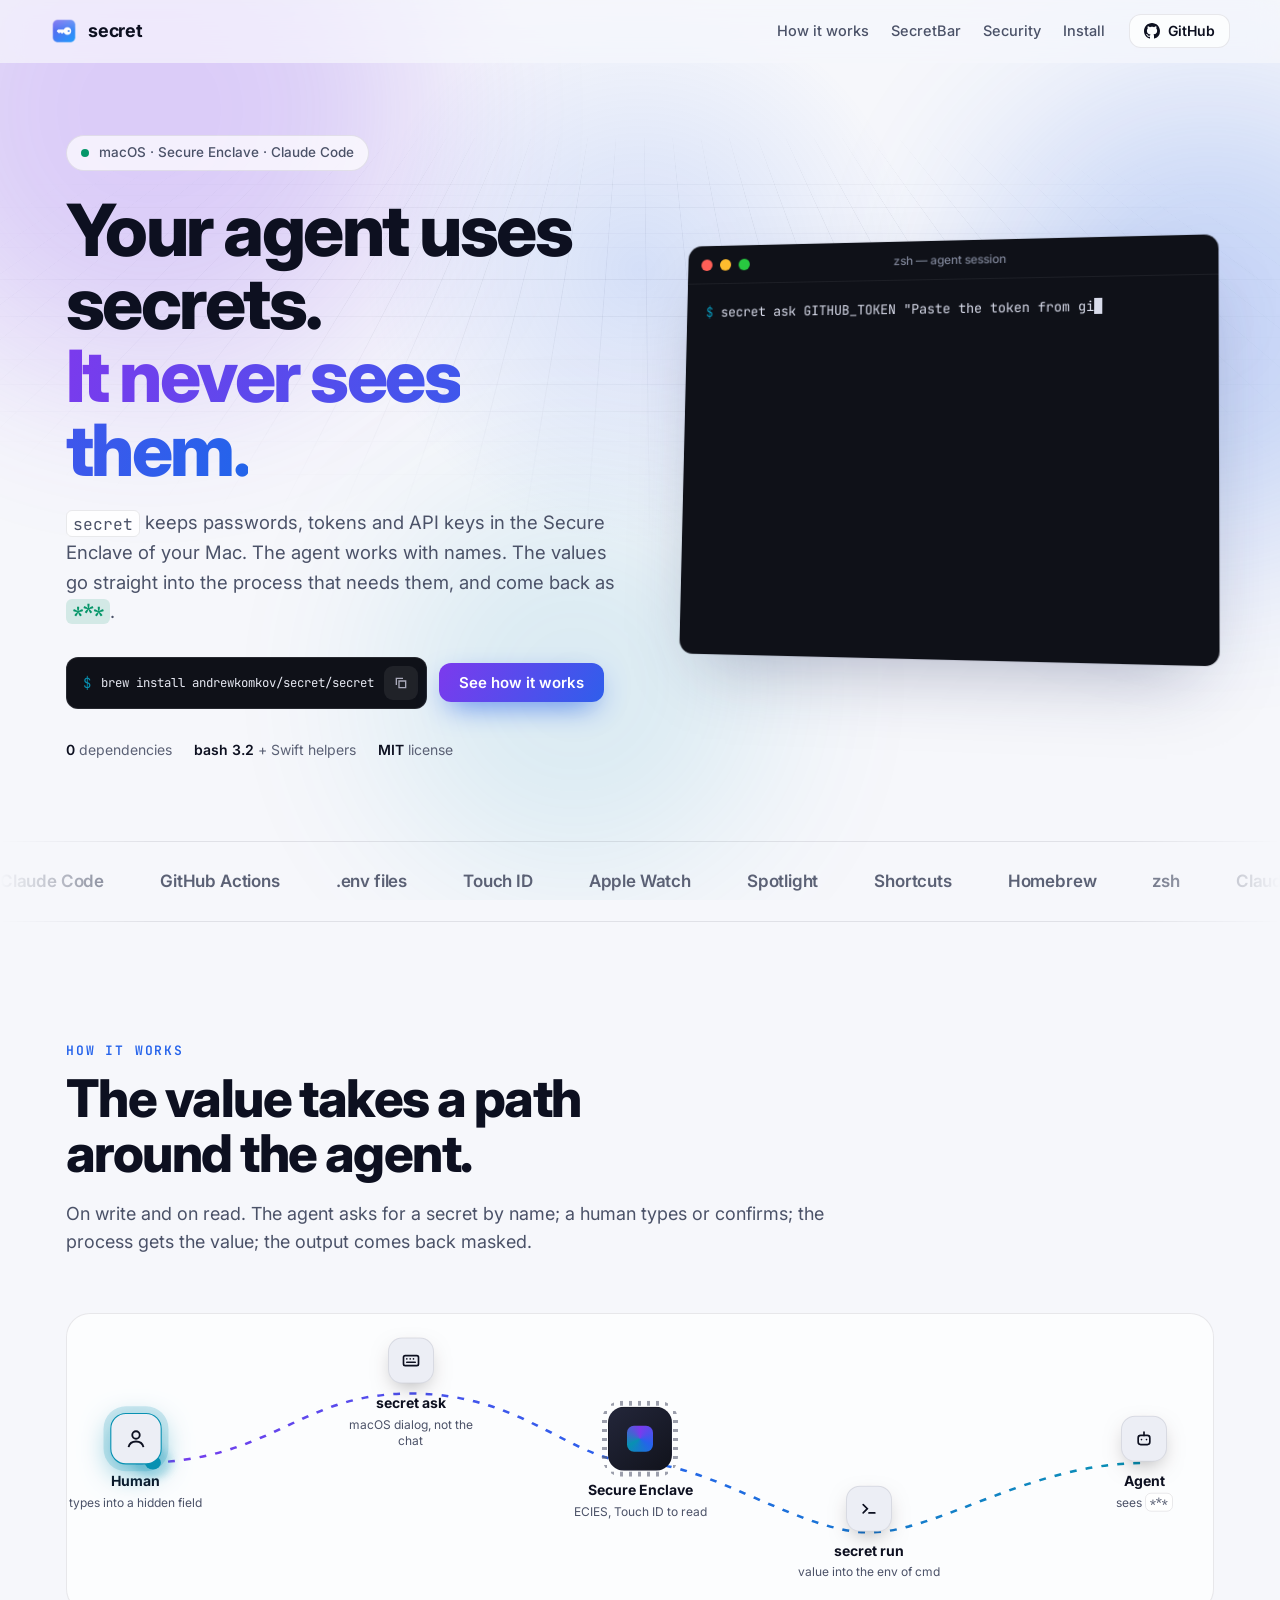
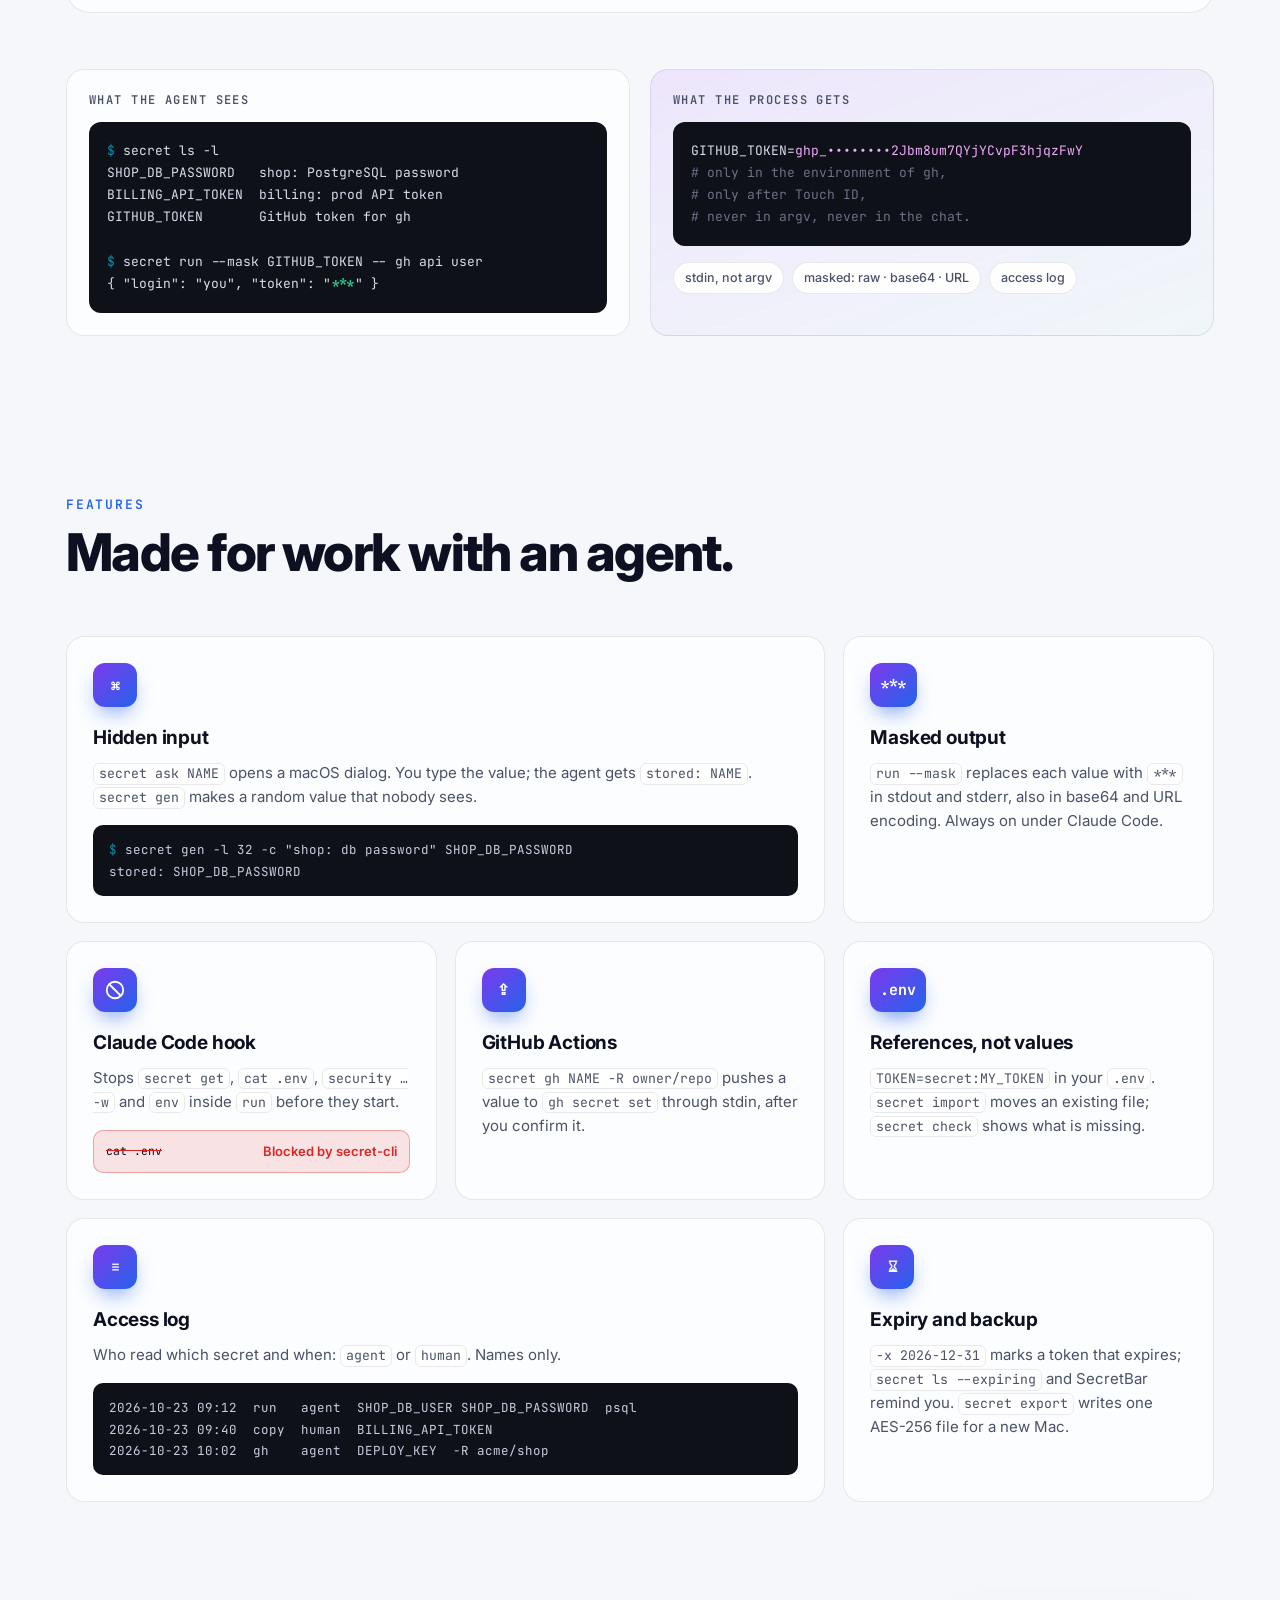
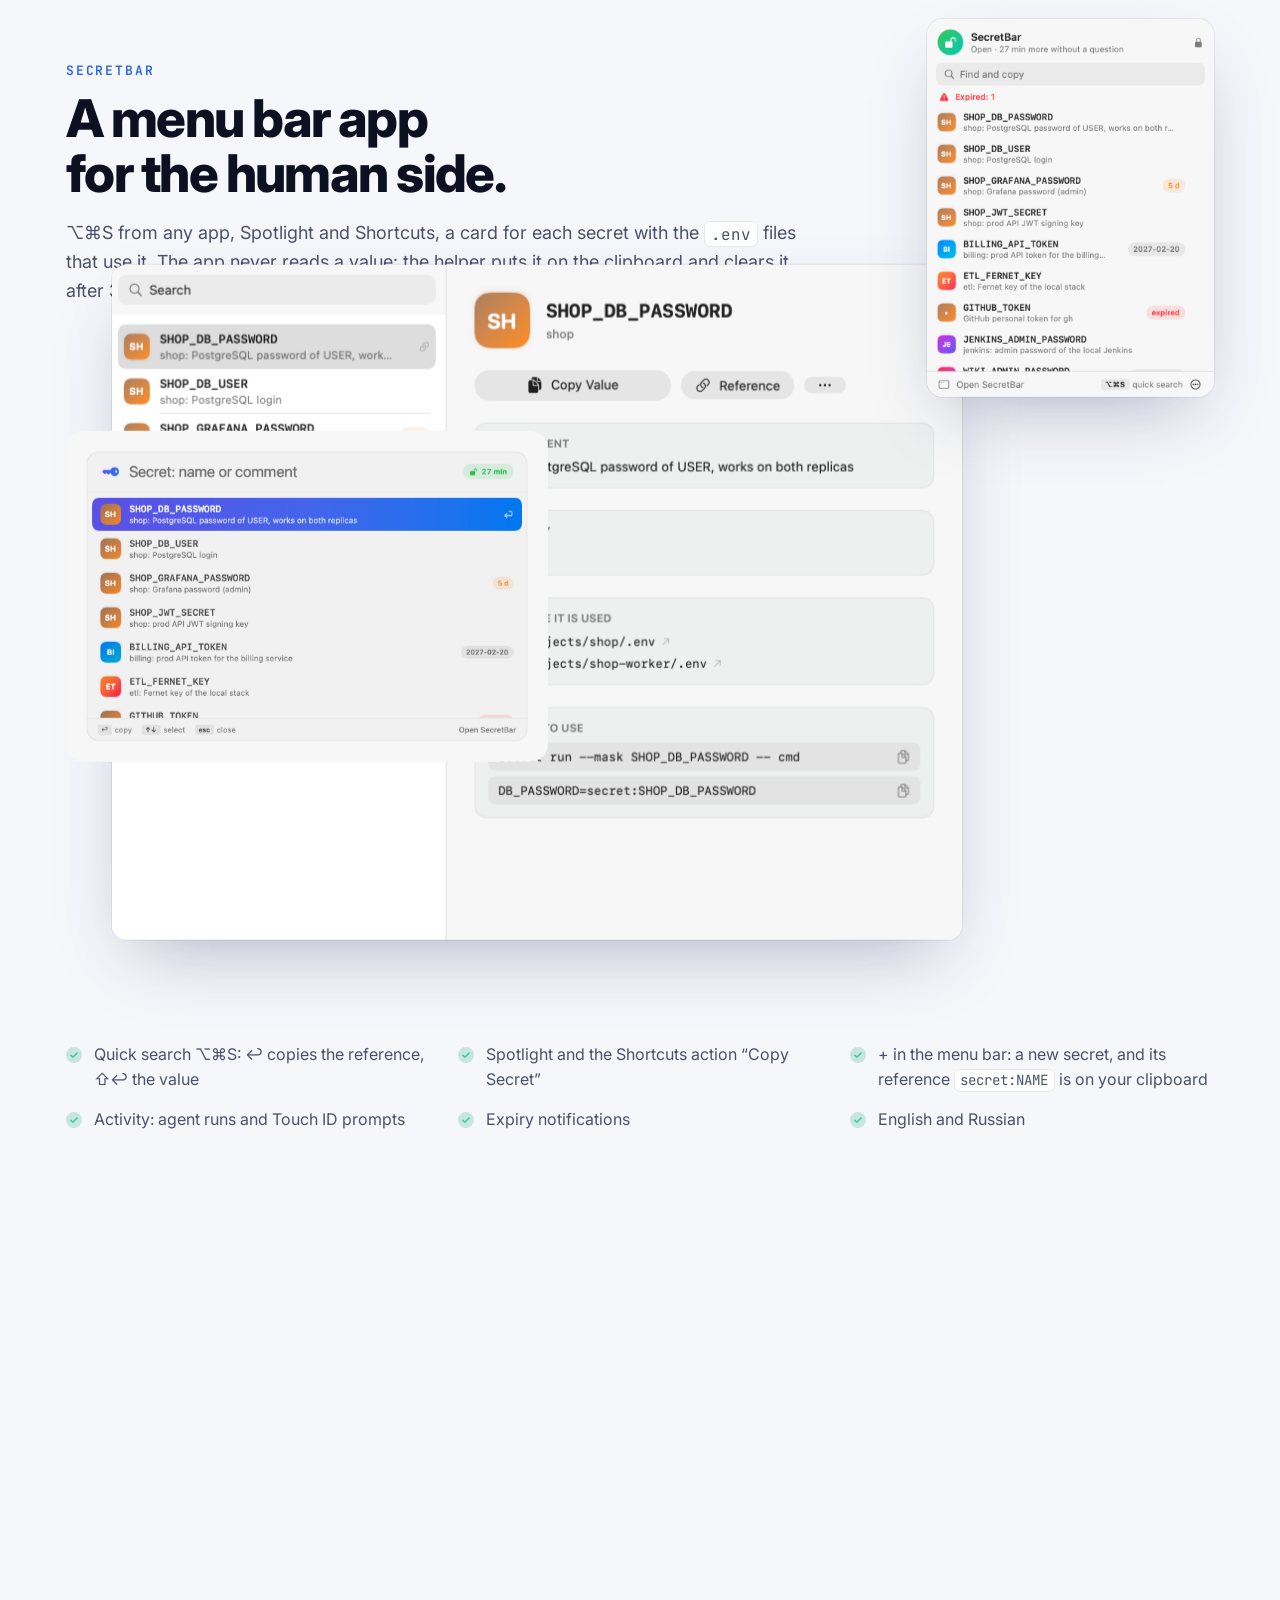
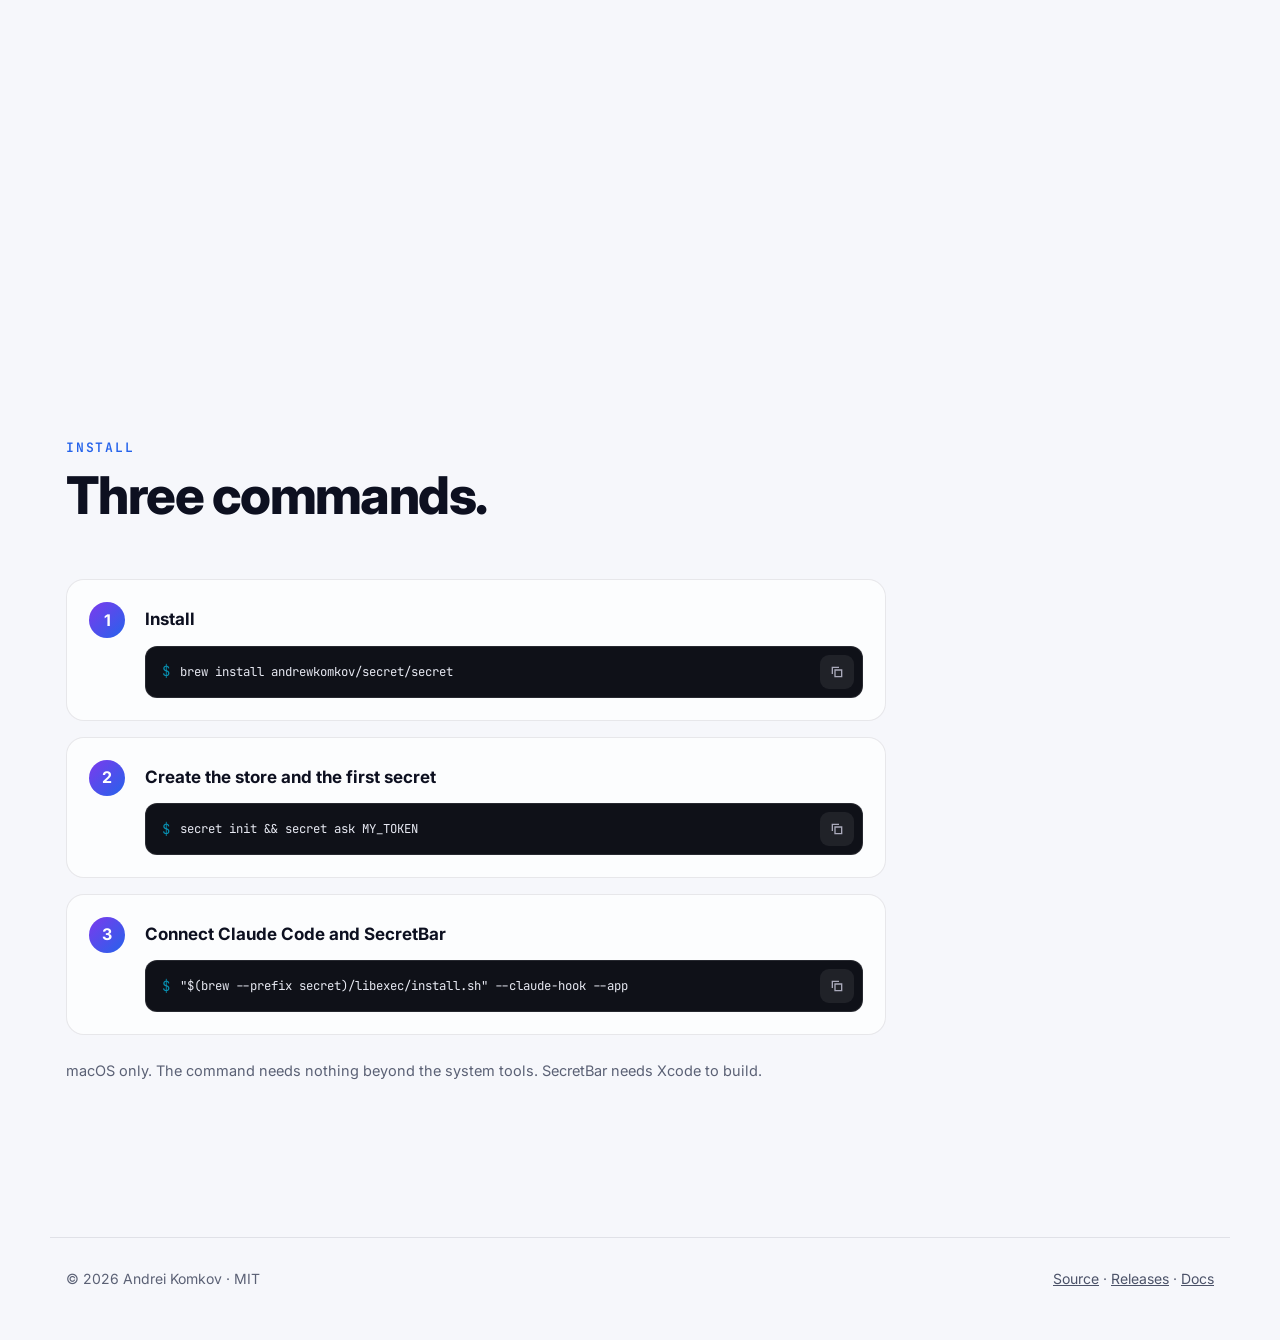
==== site/index.html @ d152f7d0 "docs: describe the new keys of secretbar" ====
<!doctype html>
<html lang="en">
<head>
<meta charset="utf-8">
<meta name="viewport" content="width=device-width, initial-scale=1">
<title>secret — secrets your AI agent uses but never sees</title>
<meta name="description" content="A macOS command and menu bar app that keeps passwords, tokens and API keys in the Secure Enclave. Your AI agent uses them by name and never sees a value.">
<meta name="color-scheme" content="dark light">
<meta name="theme-color" content="#07080c" media="(prefers-color-scheme: dark)">
<meta name="theme-color" content="#f6f7fb" media="(prefers-color-scheme: light)">
<meta property="og:type" content="website">
<meta property="og:title" content="secret — your agent uses secrets, it never sees them">
<meta property="og:description" content="Secure Enclave store, hidden input, masked output, a Claude Code hook. macOS, MIT, no dependencies.">
<meta property="og:url" content="https://andrewkomkov.github.io/secret-cli/">
<meta property="og:image" content="https://andrewkomkov.github.io/secret-cli/img/main-dark.png">
<meta name="twitter:card" content="summary_large_image">
<link rel="icon" type="image/png" href="img/icon.png">
<link rel="apple-touch-icon" href="img/icon.png">
<link rel="preconnect" href="https://fonts.googleapis.com">
<link rel="preconnect" href="https://fonts.gstatic.com" crossorigin>
<link rel="preload" as="style" href="https://fonts.googleapis.com/css2?family=Inter:wght@400;500;600;700;800&family=JetBrains+Mono:wght@400;500;700&display=swap">
<link href="https://fonts.googleapis.com/css2?family=Inter:wght@400;500;600;700;800&family=JetBrains+Mono:wght@400;500;700&display=swap" rel="stylesheet" media="print" onload="this.media='all'">
<link rel="stylesheet" href="style.css">
<script>document.documentElement.classList.add("js")</script>
</head>
<body>
<div class="bg" aria-hidden="true">
  <div class="bg-grid"></div>
  <div class="orb orb-a"></div>
  <div class="orb orb-b"></div>
  <div class="orb orb-c"></div>
  <div class="spot"></div>
</div>

<header class="nav">
  <a class="brand" href="#top" aria-label="secret, home">
    <img src="img/icon.png" alt="" width="28" height="28">
    <span>secret</span>
  </a>
  <nav class="nav-links" aria-label="Sections">
    <a href="#flow">How it works</a>
    <a href="#secretbar">SecretBar</a>
    <a href="#security">Security</a>
    <a href="#install">Install</a>
  </nav>
  <a class="btn btn-ghost btn-sm" href="https://github.com/andrewkomkov/secret-cli">
    <svg viewBox="0 0 16 16" width="16" height="16" aria-hidden="true"><path fill="currentColor" d="M8 0C3.58 0 0 3.58 0 8c0 3.54 2.29 6.53 5.47 7.59.4.07.55-.17.55-.38 0-.19-.01-.82-.01-1.49-2.01.37-2.53-.49-2.69-.94-.09-.23-.48-.94-.82-1.13-.28-.15-.68-.52-.01-.53.63-.01 1.08.58 1.23.82.72 1.21 1.87.87 2.33.66.07-.52.28-.87.51-1.07-1.78-.2-3.64-.89-3.64-3.95 0-.87.31-1.59.82-2.15-.08-.2-.36-1.02.08-2.12 0 0 .67-.21 2.2.82.64-.18 1.32-.27 2-.27.68 0 1.36.09 2 .27 1.53-1.04 2.2-.82 2.2-.82.44 1.1.16 1.92.08 2.12.51.56.82 1.27.82 2.15 0 3.07-1.87 3.75-3.65 3.95.29.25.54.73.54 1.48 0 1.07-.01 1.93-.01 2.2 0 .21.15.46.55.38A8.013 8.013 0 0016 8c0-4.42-3.58-8-8-8z"/></svg>
    GitHub
  </a>
</header>

<main id="top">

<!-- HERO -->
<section class="hero">
  <div class="hero-copy">
    <p class="eyebrow reveal"><span class="dot"></span> macOS · Secure Enclave · Claude Code</p>
    <h1 class="reveal">Your agent uses secrets.<br><span class="grad">It never sees them.</span></h1>
    <p class="lede reveal">
      <code>secret</code> keeps passwords, tokens and API keys in the Secure Enclave of your Mac.
      The agent works with names. The values go straight into the process that needs them,
      and come back as <span class="mask-chip">***</span>.
    </p>
    <div class="cta reveal">
      <div class="install" data-copy="brew install andrewkomkov/secret/secret">
        <span class="prompt">$</span>
        <code>brew install andrewkomkov/secret/secret</code>
        <button class="copy" type="button" aria-label="Copy the install command">
          <svg viewBox="0 0 24 24" width="16" height="16" aria-hidden="true"><path fill="none" stroke="currentColor" stroke-width="2" d="M9 9h10v10H9zM5 15V5h10"/></svg>
        </button>
      </div>
      <a class="btn btn-primary" href="#flow">See how it works</a>
    </div>
    <ul class="facts reveal" aria-label="Facts">
      <li><b>0</b> dependencies</li>
      <li><b>bash 3.2</b> + Swift helpers</li>
      <li><b>MIT</b> license</li>
    </ul>
  </div>

  <div class="hero-demo reveal" aria-label="Terminal demo">
    <div class="window term" id="term">
      <div class="titlebar"><i></i><i></i><i></i><span>zsh — agent session</span></div>
      <pre class="term-body" id="term-body" aria-live="off"></pre>
      <div class="dialog" id="dialog" aria-hidden="true">
        <div class="dialog-icon"><img src="img/icon.png" alt="" width="44" height="44"></div>
        <div class="dialog-text">
          <b>secret</b>
          <span>Paste the token from github.com/settings/tokens</span>
          <div class="field"><span id="dialog-dots"></span><span class="caret"></span></div>
          <div class="dialog-btns"><span>Cancel</span><span class="ok">OK</span></div>
        </div>
      </div>
      <div class="touchid" id="touchid" aria-hidden="true">
        <svg viewBox="0 0 64 64" width="64" height="64">
          <g fill="none" stroke="currentColor" stroke-width="2.6" stroke-linecap="round">
            <path class="fp" d="M20 50c-3-5-4-10-4-16 0-9 7-16 16-16s16 7 16 16"/>
            <path class="fp" d="M26 54c-2-6-3-12-3-19 0-5 4-9 9-9s9 4 9 9c0 4 0 8-1 12"/>
            <path class="fp" d="M32 35c0 8 1 14 4 20"/>
            <path class="fp" d="M14 24c4-8 10-12 18-12 9 0 15 4 19 11"/>
            <path class="fp" d="M47 47c1-4 1-8 1-12"/>
          </g>
        </svg>
        <span>Touch ID to use GITHUB_TOKEN for gh</span>
      </div>
    </div>
  </div>
</section>

<!-- MARQUEE -->
<section class="marquee" aria-label="Works with">
  <div class="marquee-track">
    <span>Claude Code</span><span>GitHub Actions</span><span>.env files</span><span>Touch ID</span><span>Apple Watch</span><span>Spotlight</span><span>Shortcuts</span><span>Homebrew</span><span>zsh</span>
    <span>Claude Code</span><span>GitHub Actions</span><span>.env files</span><span>Touch ID</span><span>Apple Watch</span><span>Spotlight</span><span>Shortcuts</span><span>Homebrew</span><span>zsh</span>
  </div>
</section>

<!-- FLOW -->
<section class="section" id="flow">
  <div class="section-head reveal">
    <p class="kicker">How it works</p>
    <h2>The value takes a path<br>around the agent.</h2>
    <p class="sub">On write and on read. The agent asks for a secret by name; a human types or confirms; the process gets the value; the output comes back masked.</p>
  </div>

  <div class="flow reveal" id="flow-diagram">
    <svg class="flow-lines" viewBox="0 0 1000 260" preserveAspectRatio="none" aria-hidden="true">
      <defs>
        <linearGradient id="lg" x1="0" x2="1">
          <stop offset="0" stop-color="var(--c1)"/><stop offset=".5" stop-color="var(--c2)"/><stop offset="1" stop-color="var(--c3)"/>
        </linearGradient>
      </defs>
      <path id="flow-path" d="M60 130 C 180 130, 200 60, 300 60 S 440 130, 500 130 S 640 200, 700 200 S 840 130, 940 130" fill="none" stroke="url(#lg)" stroke-width="2.5" stroke-dasharray="6 8"/>
      <circle r="7" class="packet" id="packet"/>
      <circle r="16" class="packet-glow" id="packet-glow"/>
    </svg>
    <ol class="flow-nodes">
      <li style="--x:6%;--y:50%"><span class="node-ico"><svg viewBox="0 0 24 24" width="20" height="20" aria-hidden="true"><circle cx="12" cy="8" r="4" fill="none" stroke="currentColor" stroke-width="2"/><path d="M4 21c1-4 4-6 8-6s7 2 8 6" fill="none" stroke="currentColor" stroke-width="2"/></svg></span><b>Human</b><small>types into a hidden field</small></li>
      <li style="--x:30%;--y:23%"><span class="node-ico"><svg viewBox="0 0 24 24" width="20" height="20" aria-hidden="true"><rect x="3" y="6" width="18" height="12" rx="2" fill="none" stroke="currentColor" stroke-width="2"/><path d="M7 14h10M7 10h.01M11 10h.01M15 10h.01" stroke="currentColor" stroke-width="2" stroke-linecap="round"/></svg></span><b>secret ask</b><small>macOS dialog, not the chat</small></li>
      <li style="--x:50%;--y:50%" class="chip-node"><span class="chip" aria-hidden="true"><i></i></span><b>Secure Enclave</b><small>ECIES, Touch ID to read</small></li>
      <li style="--x:70%;--y:77%"><span class="node-ico"><svg viewBox="0 0 24 24" width="20" height="20" aria-hidden="true"><path d="M5 7l5 5-5 5M12 17h7" fill="none" stroke="currentColor" stroke-width="2" stroke-linecap="round"/></svg></span><b>secret run</b><small>value into the env of cmd</small></li>
      <li style="--x:94%;--y:50%"><span class="node-ico"><svg viewBox="0 0 24 24" width="20" height="20" aria-hidden="true"><rect x="5" y="8" width="14" height="11" rx="3" fill="none" stroke="currentColor" stroke-width="2"/><path d="M12 4v4M9 13h.01M15 13h.01" stroke="currentColor" stroke-width="2" stroke-linecap="round"/></svg></span><b>Agent</b><small>sees <code>***</code></small></li>
    </ol>
  </div>

  <div class="split">
    <div class="pane reveal">
      <p class="pane-label">What the agent sees</p>
      <pre class="code"><span class="c-p">$</span> secret ls -l
SHOP_DB_PASSWORD   shop: PostgreSQL password
BILLING_API_TOKEN  billing: prod API token
GITHUB_TOKEN       GitHub token for gh

<span class="c-p">$</span> secret run --mask GITHUB_TOKEN -- gh api user
{ "login": "you", "token": "<span class="masked">***</span>" }</pre>
    </div>
    <div class="pane pane-hot reveal">
      <p class="pane-label">What the process gets</p>
      <pre class="code">GITHUB_TOKEN=<span class="scramble" data-final="ghp_••••••••••••••••••••••••••••••••">ghp_••••••••••••••••••••••••••••••••</span>
<span class="c-dim"># only in the environment of gh,
# only after Touch ID,
# never in argv, never in the chat.</span></pre>
      <div class="badge-row"><span class="pill">stdin, not argv</span><span class="pill">masked: raw · base64 · URL</span><span class="pill">access log</span></div>
    </div>
  </div>
</section>

<!-- FEATURES -->
<section class="section" id="features">
  <div class="section-head reveal">
    <p class="kicker">Features</p>
    <h2>Made for work with an agent.</h2>
  </div>
  <div class="bento">
    <article class="card card-wide reveal tilt">
      <div class="card-ico">⌘</div>
      <h3>Hidden input</h3>
      <p><code>secret ask NAME</code> opens a macOS dialog. You type the value; the agent gets <code>stored: NAME</code>. <code>secret gen</code> makes a random value that nobody sees.</p>
      <pre class="mini"><span class="c-p">$</span> secret gen -l 32 -c "shop: db password" SHOP_DB_PASSWORD
stored: SHOP_DB_PASSWORD</pre>
    </article>
    <article class="card reveal tilt">
      <div class="card-ico">***</div>
      <h3>Masked output</h3>
      <p><code>run --mask</code> replaces each value with <code>***</code> in stdout and stderr, also in base64 and URL encoding. Always on under Claude Code.</p>
    </article>
    <article class="card reveal tilt">
      <div class="card-ico"><svg viewBox="0 0 24 24" width="22" height="22" aria-hidden="true"><circle cx="12" cy="12" r="9" fill="none" stroke="currentColor" stroke-width="2"/><path d="M6 6l12 12" stroke="currentColor" stroke-width="2"/></svg></div>
      <h3>Claude Code hook</h3>
      <p>Stops <code>secret get</code>, <code>cat .env</code>, <code>security … -w</code> and <code>env</code> inside <code>run</code> before they start.</p>
      <div class="blocked"><code>cat .env</code><span>Blocked by secret-cli</span></div>
    </article>
    <article class="card reveal tilt">
      <div class="card-ico">⇪</div>
      <h3>GitHub Actions</h3>
      <p><code>secret gh NAME -R owner/repo</code> pushes a value to <code>gh secret set</code> through stdin, after you confirm it.</p>
    </article>
    <article class="card reveal tilt">
      <div class="card-ico">.env</div>
      <h3>References, not values</h3>
      <p><code>TOKEN=secret:MY_TOKEN</code> in your <code>.env</code>. <code>secret import</code> moves an existing file; <code>secret check</code> shows what is missing.</p>
    </article>
    <article class="card card-wide reveal tilt">
      <div class="card-ico">≡</div>
      <h3>Access log</h3>
      <p>Who read which secret and when: <code>agent</code> or <code>human</code>. Names only.</p>
      <pre class="mini">2026-10-23 09:12  run   agent  SHOP_DB_USER SHOP_DB_PASSWORD  psql
2026-10-23 09:40  copy  human  BILLING_API_TOKEN
2026-10-23 10:02  gh    agent  DEPLOY_KEY  -R acme/shop</pre>
    </article>
    <article class="card reveal tilt">
      <div class="card-ico">⌛︎</div>
      <h3>Expiry and backup</h3>
      <p><code>-x 2026-12-31</code> marks a token that expires; <code>secret ls --expiring</code> and SecretBar remind you. <code>secret export</code> writes one AES-256 file for a new Mac.</p>
    </article>
  </div>
</section>

<!-- SECRETBAR -->
<section class="section" id="secretbar">
  <div class="section-head reveal">
    <p class="kicker">SecretBar</p>
    <h2>A menu bar app<br>for the human side.</h2>
    <p class="sub">⌥⌘S from any app, Spotlight and Shortcuts, a card for each secret with the <code>.env</code> files that use it. The app never reads a value: the helper puts it on the clipboard and clears it after 30 seconds.</p>
  </div>
  <div class="stage reveal" id="stage">
    <picture class="shot shot-main" data-depth="0.04">
      <source srcset="img/main-light.png" media="(prefers-color-scheme: light)">
      <img src="img/main-dark.png" alt="SecretBar main window with a list of secrets and the card of SHOP_DB_PASSWORD" width="856" height="680" loading="lazy">
    </picture>
    <picture class="shot shot-menu" data-depth="0.1">
      <source srcset="img/menubar-light.png" media="(prefers-color-scheme: light)">
      <img src="img/menubar-dark.png" alt="SecretBar menu bar panel" width="380" height="500" loading="lazy">
    </picture>
    <picture class="shot shot-quick" data-depth="0.07">
      <source srcset="img/quick-light.png" media="(prefers-color-scheme: light)">
      <img src="img/quick-dark.png" alt="SecretBar quick search panel" width="700" height="480" loading="lazy">
    </picture>
  </div>
  <ul class="ticks reveal">
    <li>Quick search ⌥⌘S: ↩ copies the reference, ⇧↩ the value</li>
    <li>Spotlight and the Shortcuts action “Copy Secret”</li>
    <li>+ in the menu bar: a new secret, and its reference <code>secret:NAME</code> is on your clipboard</li>
    <li>Activity: agent runs and Touch ID prompts</li>
    <li>Expiry notifications</li>
    <li>English and Russian</li>
  </ul>
</section>

<!-- SECURITY -->
<section class="section" id="security">
  <div class="section-head reveal">
    <p class="kicker">Security</p>
    <h2>What it stops.<br><span class="muted">And what it does not.</span></h2>
  </div>
  <div class="threats">
    <div class="threat reveal"><h3>A value in the chat</h3><p class="yes">Dialog input, generation, masked output, the hook.</p><p class="no">A value inside a custom encoding, for example <code>base64(user:pass)</code>.</p></div>
    <div class="threat reveal"><h3>A value in <code>ps</code></h3><p class="yes">Values go through stdin and file descriptors.</p><p class="no"><code>set NAME VALUE</code> with the value as an argument.</p></div>
    <div class="threat reveal"><h3>A process reads behind your back</h3><p class="yes">The Secure Enclave key works only after Touch ID or Apple Watch, for any process with any signature.</p><p class="no">Inside the grace window. It slides: 30 idle minutes, 8 hours at most; a screen lock or sleep ends it.</p></div>
    <div class="threat reveal"><h3>Loss of the Mac</h3><p class="yes"><code>secret export</code>: AES-256, PBKDF2 600 000 iterations.</p><p class="no">Nobody can recover a forgotten backup password.</p></div>
  </div>
</section>

<!-- INSTALL -->
<section class="section" id="install">
  <div class="section-head reveal">
    <p class="kicker">Install</p>
    <h2>Three commands.</h2>
  </div>
  <ol class="steps">
    <li class="step reveal"><span class="n">1</span><div><h3>Install</h3><div class="install" data-copy="brew install andrewkomkov/secret/secret"><span class="prompt">$</span><code>brew install andrewkomkov/secret/secret</code><button class="copy" type="button" aria-label="Copy"><svg viewBox="0 0 24 24" width="16" height="16" aria-hidden="true"><path fill="none" stroke="currentColor" stroke-width="2" d="M9 9h10v10H9zM5 15V5h10"/></svg></button></div></div></li>
    <li class="step reveal"><span class="n">2</span><div><h3>Create the store and the first secret</h3><div class="install" data-copy="secret init && secret ask MY_TOKEN"><span class="prompt">$</span><code>secret init &amp;&amp; secret ask MY_TOKEN</code><button class="copy" type="button" aria-label="Copy"><svg viewBox="0 0 24 24" width="16" height="16" aria-hidden="true"><path fill="none" stroke="currentColor" stroke-width="2" d="M9 9h10v10H9zM5 15V5h10"/></svg></button></div></div></li>
    <li class="step reveal"><span class="n">3</span><div><h3>Connect Claude Code and SecretBar</h3><div class="install" data-copy='"$(brew --prefix secret)/libexec/install.sh" --claude-hook --app'><span class="prompt">$</span><code>"$(brew --prefix secret)/libexec/install.sh" --claude-hook --app</code><button class="copy" type="button" aria-label="Copy"><svg viewBox="0 0 24 24" width="16" height="16" aria-hidden="true"><path fill="none" stroke="currentColor" stroke-width="2" d="M9 9h10v10H9zM5 15V5h10"/></svg></button></div></div></li>
  </ol>
  <p class="note reveal">macOS only. The command needs nothing beyond the system tools. SecretBar needs Xcode to build.</p>
</section>

</main>

<footer class="footer">
  <span>© 2026 Andrei Komkov · MIT</span>
  <span><a href="https://github.com/andrewkomkov/secret-cli">Source</a> · <a href="https://github.com/andrewkomkov/secret-cli/releases">Releases</a> · <a href="https://github.com/andrewkomkov/secret-cli/blob/main/README.md">Docs</a></span>
</footer>

<div class="toast" id="toast" role="status" aria-live="polite"></div>
<script src="main.js" defer></script>
</body>
</html>
---- site/style.css ----
:root {
  --bg: #07080c;
  --bg-2: #0d0f16;
  --panel: rgba(255, 255, 255, 0.045);
  --panel-2: rgba(255, 255, 255, 0.07);
  --line: rgba(255, 255, 255, 0.09);
  --text: #eef0f6;
  --muted: #9aa1b4;
  --dim: #8a91a5;
  --c1: #8b5cf6;
  --c2: #3b82f6;
  --c3: #22d3ee;
  --ok: #34d399;
  --bad: #f87171;
  --warn: #fbbf24;
  --term: #0b0d13;
  --shadow: 0 30px 80px -20px rgba(0, 0, 0, 0.7), 0 0 0 1px rgba(255, 255, 255, 0.06);
  --radius: 18px;
  --mono: "JetBrains Mono", ui-monospace, SFMono-Regular, Menlo, monospace;
  --sans: Inter, -apple-system, BlinkMacSystemFont, "SF Pro Text", system-ui, sans-serif;
  --ease: cubic-bezier(0.22, 1, 0.36, 1);
}

@media (prefers-color-scheme: light) {
  :root {
    --bg: #f6f7fb;
    --bg-2: #eceef5;
    --panel: rgba(255, 255, 255, 0.7);
    --panel-2: rgba(255, 255, 255, 0.9);
    --line: rgba(15, 20, 40, 0.09);
    --text: #0d1020;
    --muted: #4b5268;
    --dim: #5b6175;
    --c1: #7c3aed;
    --c2: #2563eb;
    --c3: #0891b2;
    --ok: #059669;
    --bad: #dc2626;
    --term: #0f1118;
    --shadow: 0 30px 70px -25px rgba(30, 40, 90, 0.35), 0 0 0 1px rgba(15, 20, 40, 0.07);
  }
}

* { box-sizing: border-box; }
html { scroll-behavior: smooth; -webkit-text-size-adjust: 100%; }
body {
  margin: 0;
  background: var(--bg);
  color: var(--text);
  font: 400 16px/1.6 var(--sans);
  -webkit-font-smoothing: antialiased;
  overflow-x: hidden;
}
a { color: inherit; }
code, pre { font-family: var(--mono); }
code { font-size: 0.88em; padding: 0.1em 0.38em; border-radius: 6px; background: var(--panel-2); border: 1px solid var(--line); }
pre code { padding: 0; background: none; border: 0; }
img { max-width: 100%; height: auto; display: block; }
::selection { background: color-mix(in srgb, var(--c2) 40%, transparent); }

/* background */
.bg { position: fixed; inset: 0; z-index: -1; overflow: hidden; pointer-events: none; }
.bg-grid {
  position: absolute; inset: -50%;
  background-image: linear-gradient(var(--line) 1px, transparent 1px), linear-gradient(90deg, var(--line) 1px, transparent 1px);
  background-size: 56px 56px;
  mask-image: radial-gradient(ellipse 60% 50% at 50% 30%, #000 30%, transparent 75%);
  transform: perspective(900px) rotateX(55deg) translateY(-10%);
  animation: grid 22s linear infinite;
  opacity: 0.6;
}
@keyframes grid { to { background-position: 0 56px, 56px 0; } }
.orb { position: absolute; border-radius: 50%; filter: blur(90px); opacity: 0.45; will-change: transform; }
.orb-a { width: 540px; height: 540px; background: var(--c1); top: -160px; left: -120px; animation: drift-a 26s var(--ease) infinite alternate; }
.orb-b { width: 460px; height: 460px; background: var(--c2); top: 10%; right: -160px; animation: drift-b 30s var(--ease) infinite alternate; }
.orb-c { width: 380px; height: 380px; background: var(--c3); top: 55%; left: 30%; opacity: 0.22; animation: drift-c 34s var(--ease) infinite alternate; }
@keyframes drift-a { to { transform: translate(180px, 140px) scale(1.15); } }
@keyframes drift-b { to { transform: translate(-200px, 220px) scale(0.9); } }
@keyframes drift-c { to { transform: translate(-160px, -180px) scale(1.2); } }
@media (prefers-color-scheme: light) { .orb { opacity: 0.22; } .orb-c { opacity: 0.12; } }
.spot {
  position: absolute; width: 600px; height: 600px; border-radius: 50%;
  left: var(--mx, 50%); top: var(--my, 30%); transform: translate(-50%, -50%);
  background: radial-gradient(circle, color-mix(in srgb, var(--c2) 16%, transparent), transparent 65%);
  transition: left 0.6s var(--ease), top 0.6s var(--ease);
}

/* nav */
.nav {
  position: sticky; top: 0; z-index: 20;
  display: flex; align-items: center; gap: 24px;
  padding: 14px max(16px, calc((100vw - 1180px) / 2));
  backdrop-filter: saturate(160%) blur(14px);
  -webkit-backdrop-filter: saturate(160%) blur(14px);
  background: color-mix(in srgb, var(--bg) 70%, transparent);
  border-bottom: 1px solid transparent;
  transition: border-color 0.3s;
}
.nav.scrolled { border-bottom-color: var(--line); }
.brand { display: flex; align-items: center; gap: 10px; font-weight: 700; font-size: 18px; text-decoration: none; letter-spacing: -0.01em; }
.brand img { border-radius: 7px; }
.nav-links { display: flex; gap: 22px; margin-left: auto; }
.nav-links a { color: var(--muted); text-decoration: none; font-size: 14.5px; font-weight: 500; transition: color 0.2s; }
.nav-links a:hover { color: var(--text); }

.btn {
  display: inline-flex; align-items: center; gap: 8px;
  padding: 12px 20px; border-radius: 12px;
  font: 600 15px/1 var(--sans); text-decoration: none; cursor: pointer; border: 0;
  transition: transform 0.25s var(--ease), box-shadow 0.25s, background 0.25s;
}
.btn:hover { transform: translateY(-2px); }
.btn-sm { padding: 8px 14px; font-size: 14px; }
.btn-primary { color: #fff; background: linear-gradient(120deg, var(--c1), var(--c2) 60%, var(--c3)); background-size: 200% 100%; box-shadow: 0 10px 30px -10px var(--c2); animation: sheen 6s linear infinite; }
@keyframes sheen { to { background-position: 200% 0; } }
.btn-ghost { background: var(--panel); border: 1px solid var(--line); color: var(--text); }

/* hero */
main { position: relative; }
.hero {
  max-width: 1180px; margin: 0 auto; padding: 72px 16px 40px;
  display: grid; grid-template-columns: 1.02fr 1fr; gap: 56px; align-items: center;
}
.eyebrow { display: inline-flex; align-items: center; gap: 10px; margin: 0 0 22px; padding: 6px 14px; border-radius: 99px; background: var(--panel); border: 1px solid var(--line); color: var(--muted); font-size: 13.5px; font-weight: 500; }
.dot { width: 8px; height: 8px; border-radius: 50%; background: var(--ok); box-shadow: 0 0 0 0 var(--ok); animation: pulse 2.2s infinite; }
@keyframes pulse { 70% { box-shadow: 0 0 0 9px transparent; } 100% { box-shadow: 0 0 0 0 transparent; } }
h1 { font-size: clamp(40px, 6.2vw, 72px); line-height: 1.02; letter-spacing: -0.035em; margin: 0 0 22px; font-weight: 800; }
.grad { background: linear-gradient(110deg, var(--c1), var(--c2) 45%, var(--c3) 80%, var(--c1)); background-size: 220% 100%; -webkit-background-clip: text; background-clip: text; color: transparent; animation: sheen 8s linear infinite; }
.lede { font-size: 18.5px; color: var(--muted); max-width: 34em; margin: 0 0 30px; }
.mask-chip { font-family: var(--mono); font-weight: 700; color: var(--ok); padding: 0 0.3em; border-radius: 6px; background: color-mix(in srgb, var(--ok) 14%, transparent); }
.cta { display: flex; flex-wrap: wrap; gap: 12px; align-items: center; }
.install {
  display: flex; align-items: center; gap: 10px; min-width: 0;
  padding: 8px 8px 8px 16px; border-radius: 12px;
  background: var(--term); color: #e7e9f2; border: 1px solid rgba(255, 255, 255, 0.1);
  font-family: var(--mono); font-size: 14px;
}
.install code { background: none; border: 0; padding: 0; color: inherit; white-space: nowrap; overflow-x: auto; scrollbar-width: none; }
.install code::-webkit-scrollbar { display: none; }
.prompt { color: var(--c3); user-select: none; }
.copy { flex: none; display: grid; place-items: center; width: 34px; height: 34px; border-radius: 9px; border: 0; cursor: pointer; color: #aab; background: rgba(255, 255, 255, 0.07); transition: background 0.2s, color 0.2s, transform 0.2s; }
.copy:hover { background: rgba(255, 255, 255, 0.14); color: #fff; }
.copy:active { transform: scale(0.92); }
.copy.done { color: var(--ok); }
.facts { display: flex; flex-wrap: wrap; gap: 22px; list-style: none; padding: 0; margin: 30px 0 0; color: var(--dim); font-size: 14px; }
.facts b { color: var(--text); font-weight: 600; }

/* windows */
.window { position: relative; border-radius: 14px; background: var(--term); box-shadow: var(--shadow); overflow: hidden; }
.titlebar { display: flex; align-items: center; gap: 8px; padding: 12px 14px; border-bottom: 1px solid rgba(255, 255, 255, 0.06); color: #7d8396; font: 500 12px var(--sans); }
.titlebar i { width: 12px; height: 12px; border-radius: 50%; background: #ff5f57; }
.titlebar i:nth-child(2) { background: #febc2e; }
.titlebar i:nth-child(3) { background: #28c840; }
.titlebar span { margin: 0 auto; transform: translateX(-26px); }
.hero-demo { perspective: 1400px; }
.term { transform: rotateY(-9deg) rotateX(4deg); transform-style: preserve-3d; transition: transform 0.8s var(--ease); }
.hero-demo:hover .term { transform: rotateY(-3deg) rotateX(1deg); }
.term-body { margin: 0; padding: 18px 20px 22px; min-height: 380px; color: #d9dceb; font-size: 13.5px; line-height: 1.75; white-space: pre-wrap; word-break: break-word; }
.term-body .p { color: var(--c3); }
.term-body .ok { color: #34d399; }
.term-body .dim { color: #6b7186; }
.term-body .warn { color: #fbbf24; }
.term-body .m { color: #34d399; font-weight: 700; }
.term-body .cursor { display: inline-block; width: 8px; height: 1.15em; vertical-align: -0.2em; background: #d9dceb; animation: blink 1s steps(1) infinite; }
@keyframes blink { 50% { opacity: 0; } }

.dialog {
  position: absolute; left: 50%; top: 46%; width: min(380px, 86%);
  display: flex; gap: 14px; padding: 18px;
  border-radius: 14px; color: #1d1f27; background: rgba(246, 246, 248, 0.96);
  box-shadow: 0 30px 60px -10px rgba(0, 0, 0, 0.6), 0 0 0 0.5px rgba(0, 0, 0, 0.2);
  transform: translate(-50%, -50%) scale(0.9); opacity: 0; pointer-events: none;
  transition: transform 0.35s var(--ease), opacity 0.25s;
  font-family: var(--sans);
}
.dialog.show { transform: translate(-50%, -50%) scale(1); opacity: 1; }
.dialog-icon img { border-radius: 10px; }
.dialog-text { flex: 1; display: flex; flex-direction: column; gap: 6px; font-size: 13px; }
.dialog-text b { font-size: 14px; }
.dialog-text > span { color: #545866; }
.field { display: flex; align-items: center; height: 28px; margin-top: 4px; padding: 0 8px; border-radius: 6px; background: #fff; border: 2px solid #3b82f6; font-size: 16px; letter-spacing: 1px; }
.field .caret { width: 1.5px; height: 16px; background: #1d1f27; animation: blink 1s steps(1) infinite; }
.dialog-btns { display: flex; justify-content: flex-end; gap: 8px; margin-top: 8px; }
.dialog-btns span { padding: 4px 14px; border-radius: 6px; background: #fff; box-shadow: 0 0 0 0.5px rgba(0, 0, 0, 0.2); font-size: 13px; }
.dialog-btns .ok { color: #fff; background: #2f7cf6; transition: transform 0.15s; }
.dialog-btns .ok.press { transform: scale(0.94); filter: brightness(0.9); }

.touchid {
  position: absolute; right: 18px; bottom: 18px;
  display: flex; align-items: center; gap: 12px; padding: 12px 16px 12px 12px;
  border-radius: 14px; background: rgba(30, 32, 42, 0.92); color: #ff6b8a;
  box-shadow: 0 20px 40px -10px rgba(0, 0, 0, 0.6), 0 0 0 1px rgba(255, 255, 255, 0.08);
  transform: translateY(16px); opacity: 0; transition: transform 0.4s var(--ease), opacity 0.3s;
  font: 500 13px var(--sans);
}
.touchid span { color: #d9dceb; }
.touchid svg { width: 40px; height: 40px; }
.touchid.show { transform: none; opacity: 1; }
.touchid .fp { stroke-dasharray: 80; stroke-dashoffset: 80; }
.touchid.scan .fp { animation: scan 0.9s var(--ease) forwards; }
.touchid.scan .fp:nth-child(2) { animation-delay: 0.08s; }
.touchid.scan .fp:nth-child(3) { animation-delay: 0.16s; }
.touchid.scan .fp:nth-child(4) { animation-delay: 0.24s; }
.touchid.scan .fp:nth-child(5) { animation-delay: 0.32s; }
.touchid.done { color: var(--ok); }
@keyframes scan { to { stroke-dashoffset: 0; } }

/* marquee */
.marquee { overflow: hidden; padding: 26px 0; border-block: 1px solid var(--line); mask-image: linear-gradient(90deg, transparent, #000 12%, #000 88%, transparent); margin-top: 40px; }
.marquee-track { display: flex; gap: 56px; width: max-content; animation: marquee 38s linear infinite; }
.marquee-track span { color: var(--dim); font-weight: 600; font-size: 17px; letter-spacing: -0.01em; white-space: nowrap; }
@keyframes marquee { to { transform: translateX(-50%); } }

/* sections */
.section { max-width: 1180px; margin: 0 auto; padding: 120px 16px 40px; }
.section-head { max-width: 760px; margin-bottom: 56px; }
.kicker { margin: 0 0 12px; font: 600 13px var(--mono); text-transform: uppercase; letter-spacing: 0.14em; color: var(--c2); }
h2 { font-size: clamp(32px, 4.6vw, 52px); line-height: 1.06; letter-spacing: -0.03em; margin: 0 0 18px; font-weight: 800; }
.muted { color: var(--dim); }
.sub { color: var(--muted); font-size: 18px; margin: 0; }

/* flow */
.flow { position: relative; height: 300px; margin: 0 0 56px; border-radius: 24px; background: var(--panel); border: 1px solid var(--line); overflow: hidden; }
.flow-lines { position: absolute; inset: 20px 0; width: 100%; height: calc(100% - 40px); }
#flow-path { stroke-dashoffset: 0; animation: dash 1.6s linear infinite; }
@keyframes dash { to { stroke-dashoffset: -28; } }
.packet { fill: var(--c3); }
.packet-glow { fill: var(--c3); opacity: 0.25; filter: blur(4px); }
.flow-nodes { list-style: none; margin: 0; padding: 0; position: absolute; inset: 20px 0; }
.flow-nodes li {
  position: absolute; left: var(--x); top: var(--y); transform: translate(-50%, -50%);
  display: flex; flex-direction: column; align-items: center; text-align: center; gap: 2px; width: 150px;
}
.flow-nodes b { font-size: 14px; margin-top: 6px; }
.flow-nodes small { color: var(--muted); font-size: 12px; line-height: 1.35; }
.node-ico { display: grid; place-items: center; width: 46px; height: 46px; border-radius: 14px; color: var(--text); background: var(--bg-2); border: 1px solid var(--line); box-shadow: 0 8px 24px -10px rgba(0, 0, 0, 0.5); transition: transform 0.3s var(--ease), box-shadow 0.3s, border-color 0.3s; }
.flow-nodes li.hit .node-ico, .flow-nodes li.hit .chip { transform: scale(1.12); border-color: var(--c3); box-shadow: 0 0 0 6px color-mix(in srgb, var(--c3) 18%, transparent), 0 8px 30px -6px var(--c3); }
.chip { position: relative; display: grid; place-items: center; width: 64px; height: 64px; border-radius: 16px; background: linear-gradient(140deg, #23263a, #11131c); border: 1px solid var(--line); transition: transform 0.3s var(--ease), box-shadow 0.3s; }
.chip::before { content: ""; position: absolute; inset: -7px; border-radius: 20px; background: repeating-linear-gradient(90deg, var(--dim) 0 3px, transparent 3px 9px) top / 100% 5px no-repeat, repeating-linear-gradient(90deg, var(--dim) 0 3px, transparent 3px 9px) bottom / 100% 5px no-repeat, repeating-linear-gradient(0deg, var(--dim) 0 3px, transparent 3px 9px) left / 5px 100% no-repeat, repeating-linear-gradient(0deg, var(--dim) 0 3px, transparent 3px 9px) right / 5px 100% no-repeat; opacity: 0.6; z-index: -1; }
.chip i { width: 26px; height: 26px; border-radius: 7px; background: conic-gradient(from var(--a, 0deg), var(--c1), var(--c2), var(--c3), var(--c1)); animation: spin 4s linear infinite; }
@property --a { syntax: "<angle>"; inherits: false; initial-value: 0deg; }
@keyframes spin { to { --a: 360deg; } }

.split { display: grid; grid-template-columns: 1fr 1fr; gap: 20px; }
.pane { border-radius: var(--radius); padding: 22px; background: var(--panel); border: 1px solid var(--line); min-width: 0; }
.pane-hot { background: linear-gradient(160deg, color-mix(in srgb, var(--c1) 12%, transparent), color-mix(in srgb, var(--c3) 6%, transparent)), var(--panel); }
.pane-label { margin: 0 0 14px; font: 600 12px var(--mono); letter-spacing: 0.12em; text-transform: uppercase; color: var(--muted); }
.code { margin: 0; padding: 18px; border-radius: 12px; background: var(--term); color: #d9dceb; font-size: 13px; line-height: 1.7; overflow-x: auto; }
.c-p { color: var(--c3); }
.c-dim { color: #6b7186; }
.masked { color: #34d399; font-weight: 700; }
.scramble { color: #f0abfc; }
.badge-row { display: flex; flex-wrap: wrap; gap: 8px; margin-top: 16px; }
.pill { padding: 5px 11px; border-radius: 99px; font-size: 12.5px; font-weight: 500; color: var(--muted); background: var(--panel-2); border: 1px solid var(--line); }

/* bento */
.bento { display: grid; grid-template-columns: repeat(3, 1fr); gap: 18px; }
.card {
  position: relative; padding: 26px; border-radius: var(--radius); min-width: 0;
  background: var(--panel); border: 1px solid var(--line);
  transform-style: preserve-3d; transition: transform 0.4s var(--ease), border-color 0.3s;
}
.card::after { content: ""; position: absolute; inset: 0; border-radius: inherit; pointer-events: none; opacity: 0; transition: opacity 0.3s; background: radial-gradient(400px circle at var(--px, 50%) var(--py, 50%), color-mix(in srgb, var(--c2) 14%, transparent), transparent 45%); }
.card:hover { border-color: color-mix(in srgb, var(--c2) 40%, var(--line)); }
.card:hover::after { opacity: 1; }
.card-wide { grid-column: span 2; }
.card-ico { display: inline-grid; place-items: center; min-width: 44px; height: 44px; padding: 0 10px; border-radius: 12px; margin-bottom: 16px; font: 700 15px var(--mono); color: #fff; background: linear-gradient(135deg, var(--c1), var(--c2)); box-shadow: 0 10px 24px -10px var(--c2); }
.card h3 { margin: 0 0 8px; font-size: 19px; letter-spacing: -0.01em; }
.card p { margin: 0; color: var(--muted); font-size: 15px; }
.mini { margin: 16px 0 0; padding: 14px 16px; border-radius: 10px; background: var(--term); color: #c9cde0; font-size: 12.5px; line-height: 1.7; overflow-x: auto; }
.blocked { display: flex; align-items: center; justify-content: space-between; gap: 10px; margin-top: 16px; padding: 10px 12px; border-radius: 10px; background: color-mix(in srgb, var(--bad) 12%, transparent); border: 1px solid color-mix(in srgb, var(--bad) 35%, transparent); font-size: 13px; }
.blocked code { background: none; border: 0; padding: 0; text-decoration: line-through; text-decoration-color: var(--bad); }
.blocked span { color: var(--bad); font-weight: 600; }
.card.in .blocked { animation: shake 0.5s 0.8s var(--ease); }
@keyframes shake { 20%, 60% { transform: translateX(-5px); } 40%, 80% { transform: translateX(5px); } }

/* secretbar */
.stage { position: relative; height: 640px; margin-bottom: 40px; }
.shot { position: absolute; display: block; border-radius: 14px; overflow: hidden; box-shadow: var(--shadow); will-change: transform; }
.shot img { width: 100%; }
.shot-main { left: 4%; top: 40px; width: 74%; }
.shot-menu { right: 0; top: 0; width: 25%; border-radius: 16px; }
.shot-quick { left: 0; bottom: 0; width: 42%; border-radius: 18px; background: transparent; box-shadow: none; }
.shot-quick img { filter: drop-shadow(0 30px 40px rgba(0, 0, 0, 0.45)); }
.ticks { list-style: none; padding: 0; margin: 0; display: grid; grid-template-columns: repeat(3, 1fr); gap: 14px 28px; }
.ticks li { position: relative; padding-left: 28px; color: var(--muted); }
.ticks li::before { content: ""; position: absolute; left: 0; top: 0.35em; width: 16px; height: 16px; border-radius: 50%; background: color-mix(in srgb, var(--ok) 18%, transparent) url("data:image/svg+xml,%3Csvg xmlns='http://www.w3.org/2000/svg' viewBox='0 0 16 16'%3E%3Cpath d='M4 8.5l2.5 2.5L12 5.5' fill='none' stroke='%2334d399' stroke-width='2' stroke-linecap='round'/%3E%3C/svg%3E") center / 12px no-repeat; }

/* security */
.threats { display: grid; grid-template-columns: repeat(2, 1fr); gap: 18px; }
.threat { padding: 24px; border-radius: var(--radius); background: var(--panel); border: 1px solid var(--line); }
.threat h3 { margin: 0 0 14px; font-size: 18px; }
.threat p { position: relative; margin: 10px 0 0; padding-left: 28px; color: var(--muted); font-size: 15px; }
.threat p::before { position: absolute; left: 0; top: 0.05em; width: 18px; height: 18px; display: grid; place-items: center; border-radius: 50%; font: 700 11px var(--sans); }
.threat .yes::before { content: "✓"; color: var(--ok); background: color-mix(in srgb, var(--ok) 16%, transparent); }
.threat .no::before { content: "!"; color: var(--warn); background: color-mix(in srgb, var(--warn) 16%, transparent); }

/* install */
.steps { list-style: none; margin: 0; padding: 0; display: grid; gap: 16px; max-width: 820px; }
.step { display: flex; gap: 20px; align-items: flex-start; padding: 22px; border-radius: var(--radius); background: var(--panel); border: 1px solid var(--line); min-width: 0; }
.step > div { min-width: 0; flex: 1; }
.step h3 { margin: 4px 0 12px; font-size: 17px; }
.step .install { width: 100%; }
.step .install code { flex: 1; }
.n { flex: none; display: grid; place-items: center; width: 36px; height: 36px; border-radius: 50%; font-weight: 700; color: #fff; background: linear-gradient(135deg, var(--c1), var(--c2)); }
.note { color: var(--dim); font-size: 14.5px; margin-top: 24px; }

.footer { max-width: 1180px; margin: 100px auto 0; padding: 30px 16px 50px; display: flex; flex-wrap: wrap; justify-content: space-between; gap: 12px; color: var(--dim); font-size: 14px; border-top: 1px solid var(--line); }
.footer a { color: var(--muted); }

.toast { position: fixed; left: 50%; bottom: 28px; transform: translate(-50%, 20px); opacity: 0; padding: 10px 18px; border-radius: 99px; background: var(--term); color: #e7e9f2; font-size: 14px; box-shadow: var(--shadow); transition: opacity 0.25s, transform 0.35s var(--ease); pointer-events: none; z-index: 50; }
.toast.show { opacity: 1; transform: translate(-50%, 0); }

/* reveal */
.js .reveal { opacity: 0; transform: translateY(28px); transition: opacity 0.9s var(--ease), transform 0.9s var(--ease); transition-delay: var(--d, 0s); }
.js .reveal.in { opacity: 1; transform: none; }

/* responsive */
@media (max-width: 980px) {
  .hero { grid-template-columns: 1fr; gap: 40px; padding-top: 48px; }
  .term { transform: none; }
  .bento { grid-template-columns: 1fr 1fr; }
  .ticks { grid-template-columns: 1fr 1fr; }
  .stage { height: auto; display: grid; gap: 18px; }
  .shot { position: relative; inset: auto; width: 100% !important; transform: none !important; }
  .shot-menu, .shot-quick { display: none; }
}
@media (max-width: 720px) {
  .nav-links { display: none; }
  .nav .btn { margin-left: auto; }
  .section { padding-top: 80px; }
  .split, .threats, .bento, .ticks { grid-template-columns: 1fr; }
  .card-wide { grid-column: auto; }
  .flow { height: auto; padding: 20px; }
  .flow-lines { display: none; }
  .flow-nodes { position: static; display: grid; gap: 14px; }
  .flow-nodes li { position: static; transform: none; flex-direction: row; text-align: left; width: auto; gap: 14px; }
  .flow-nodes li b { margin: 0; min-width: 110px; }
  .term-body { min-height: 340px; font-size: 12.5px; }
  .cta { flex-direction: column; align-items: stretch; }
  .cta .btn { justify-content: center; }
  .lede { font-size: 17px; }
}

@media (prefers-reduced-motion: reduce) {
  *, *::before, *::after { animation: none !important; transition: none !important; scroll-behavior: auto !important; }
  .js .reveal { opacity: 1; transform: none; filter: none; }
  .term { transform: none; }
  .packet, .packet-glow { display: none; }
}
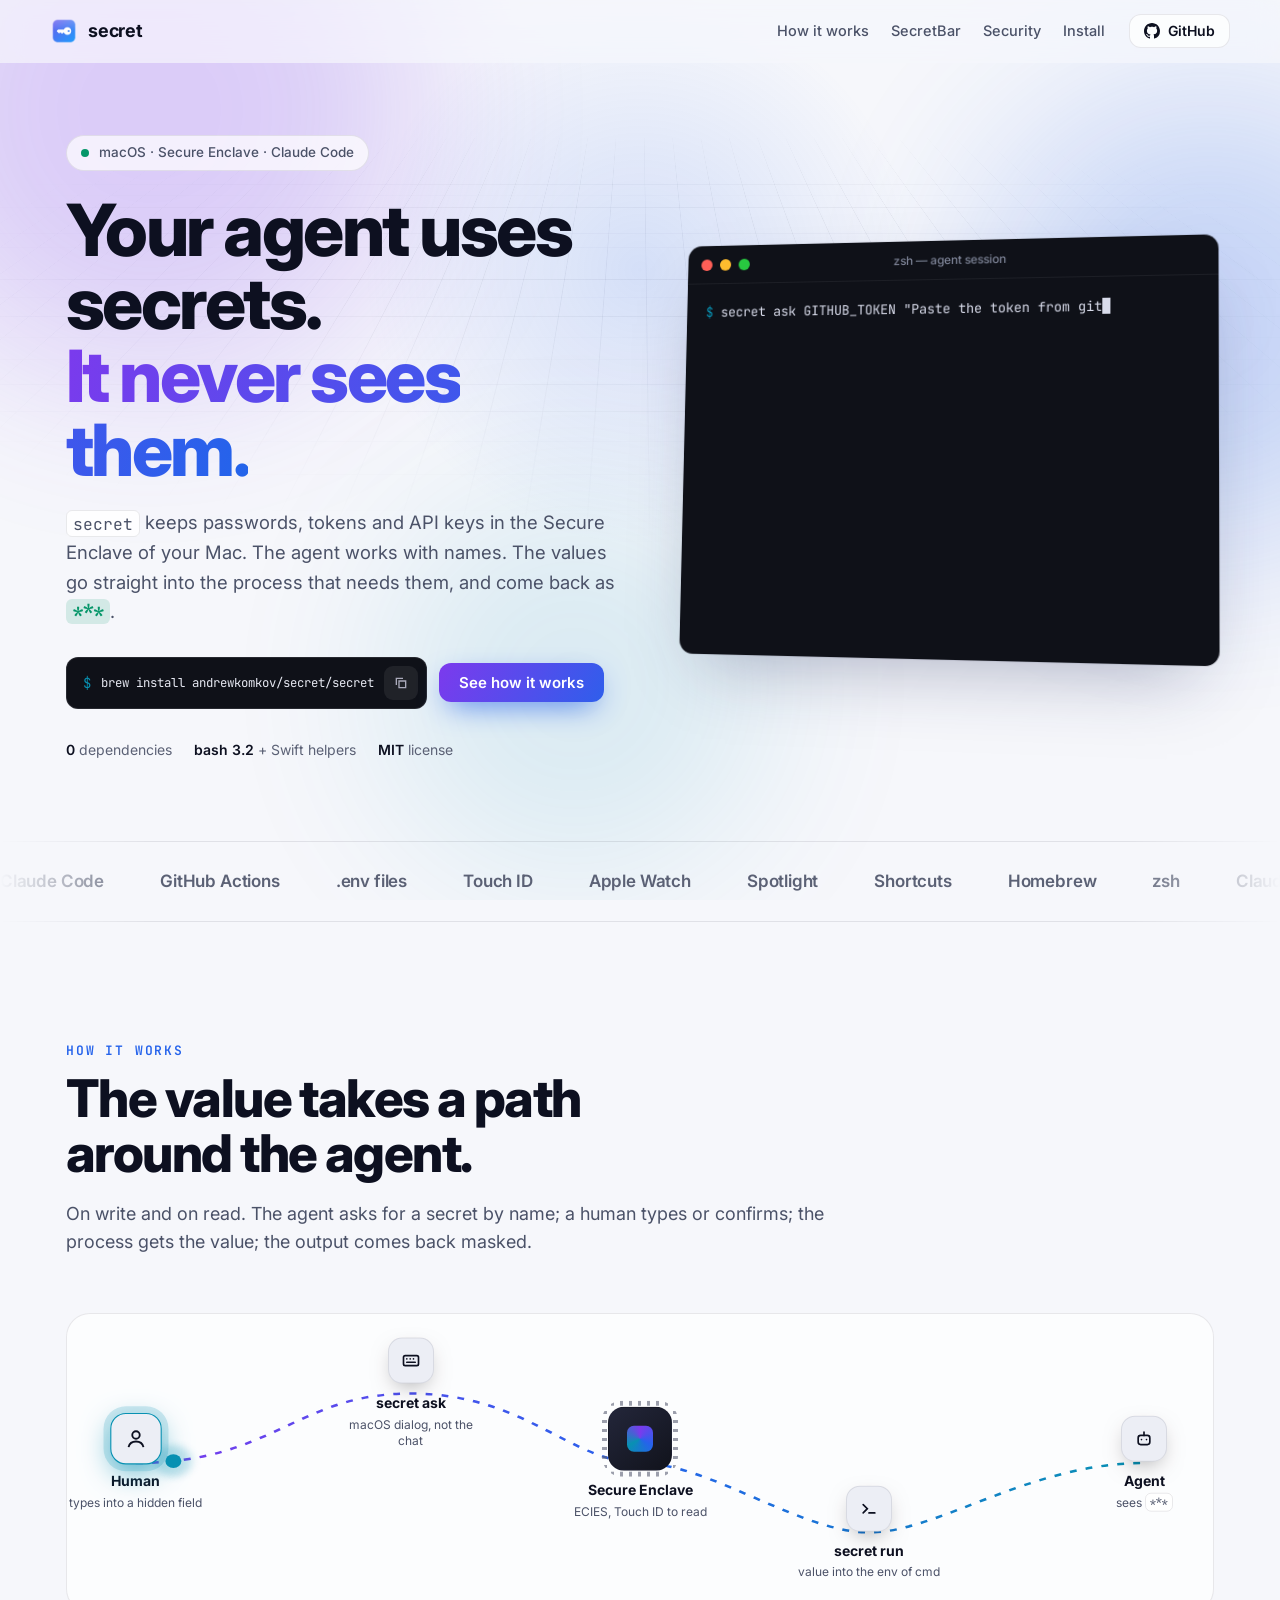
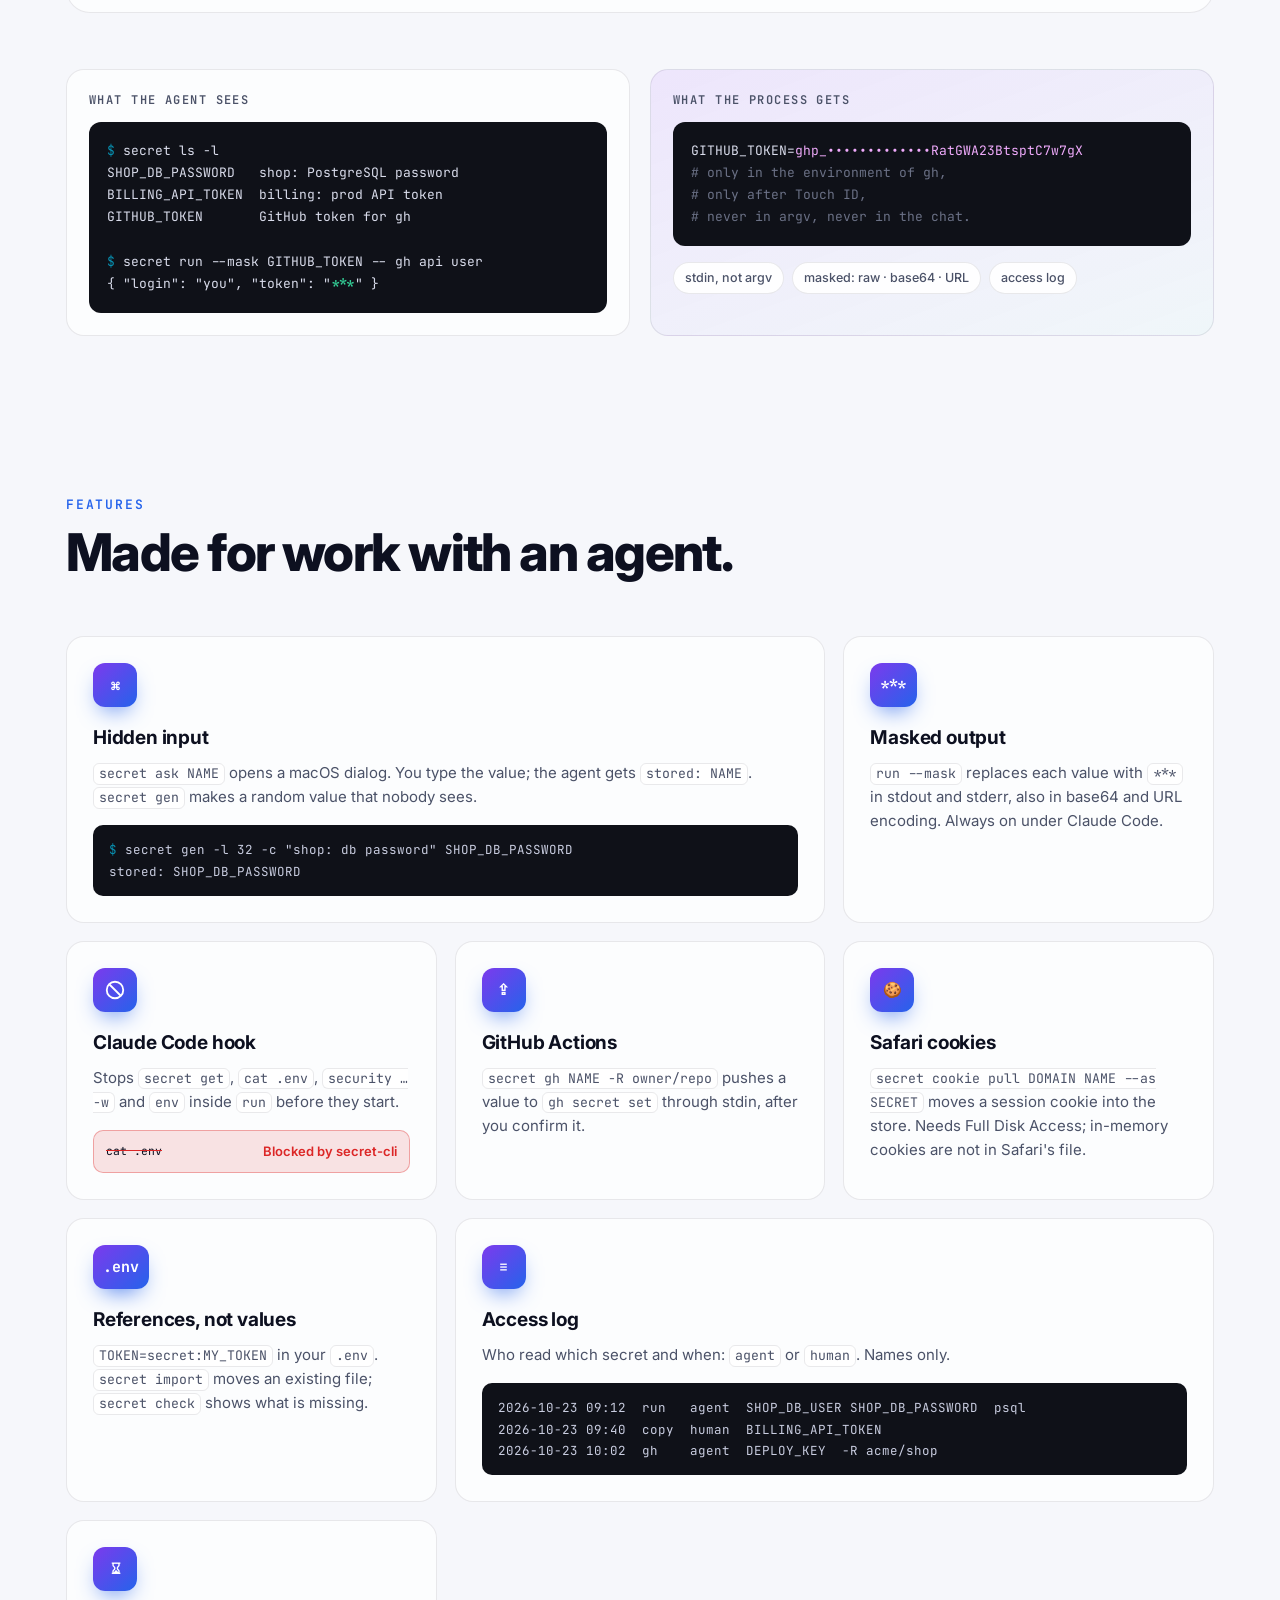
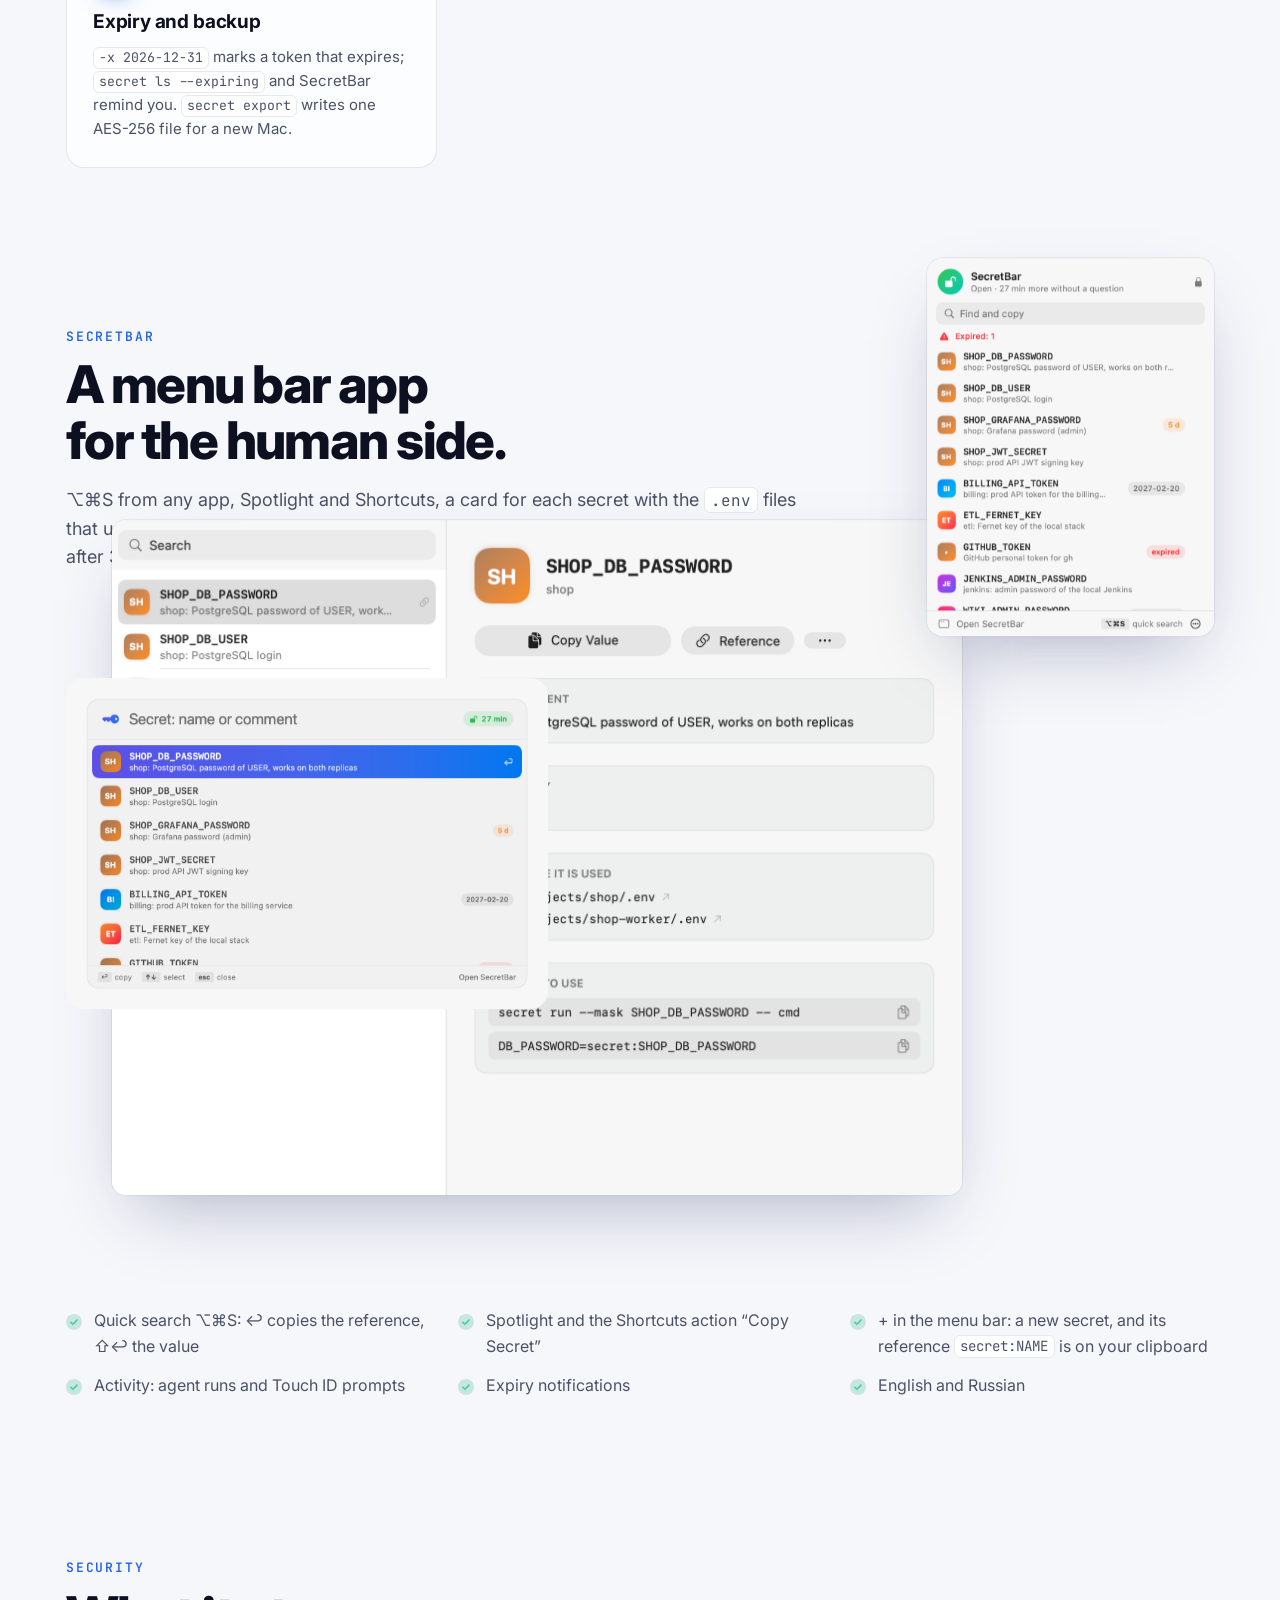
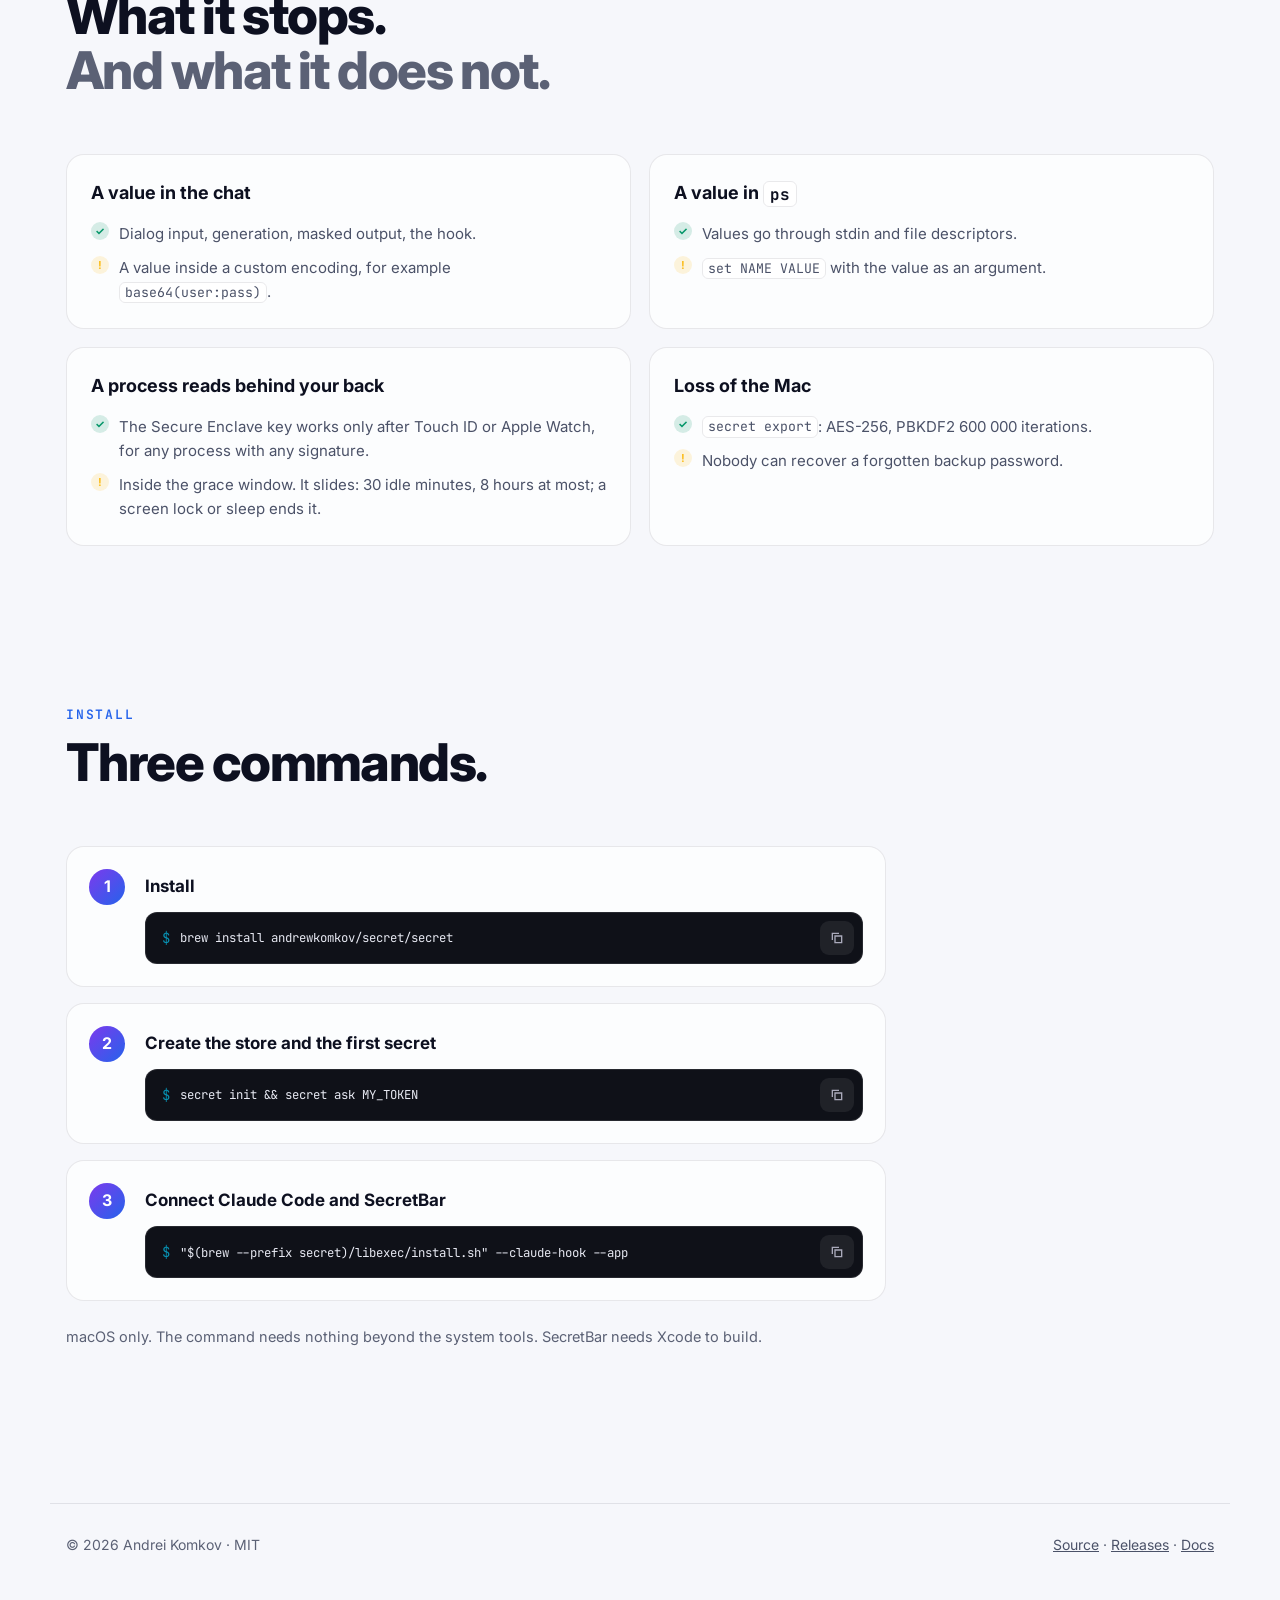
==== commit 83ddd799: "feat(cookie): import Safari cookies into the store Add `secret cookie ls DOMAIN` and `secret cookie " ====
--- a/site/index.html
+++ b/site/index.html
@@ -196,6 +196,11 @@
       <p><code>secret gh NAME -R owner/repo</code> pushes a value to <code>gh secret set</code> through stdin, after you confirm it.</p>
     </article>
     <article class="card reveal tilt">
+      <div class="card-ico">&#127850;</div>
+      <h3>Safari cookies</h3>
+      <p><code>secret cookie pull DOMAIN NAME --as SECRET</code> moves a session cookie into the store. Needs Full Disk Access; in-memory cookies are not in Safari's file.</p>
+    </article>
+    <article class="card reveal tilt">
       <div class="card-ico">.env</div>
       <h3>References, not values</h3>
       <p><code>TOKEN=secret:MY_TOKEN</code> in your <code>.env</code>. <code>secret import</code> moves an existing file; <code>secret check</code> shows what is missing.</p>
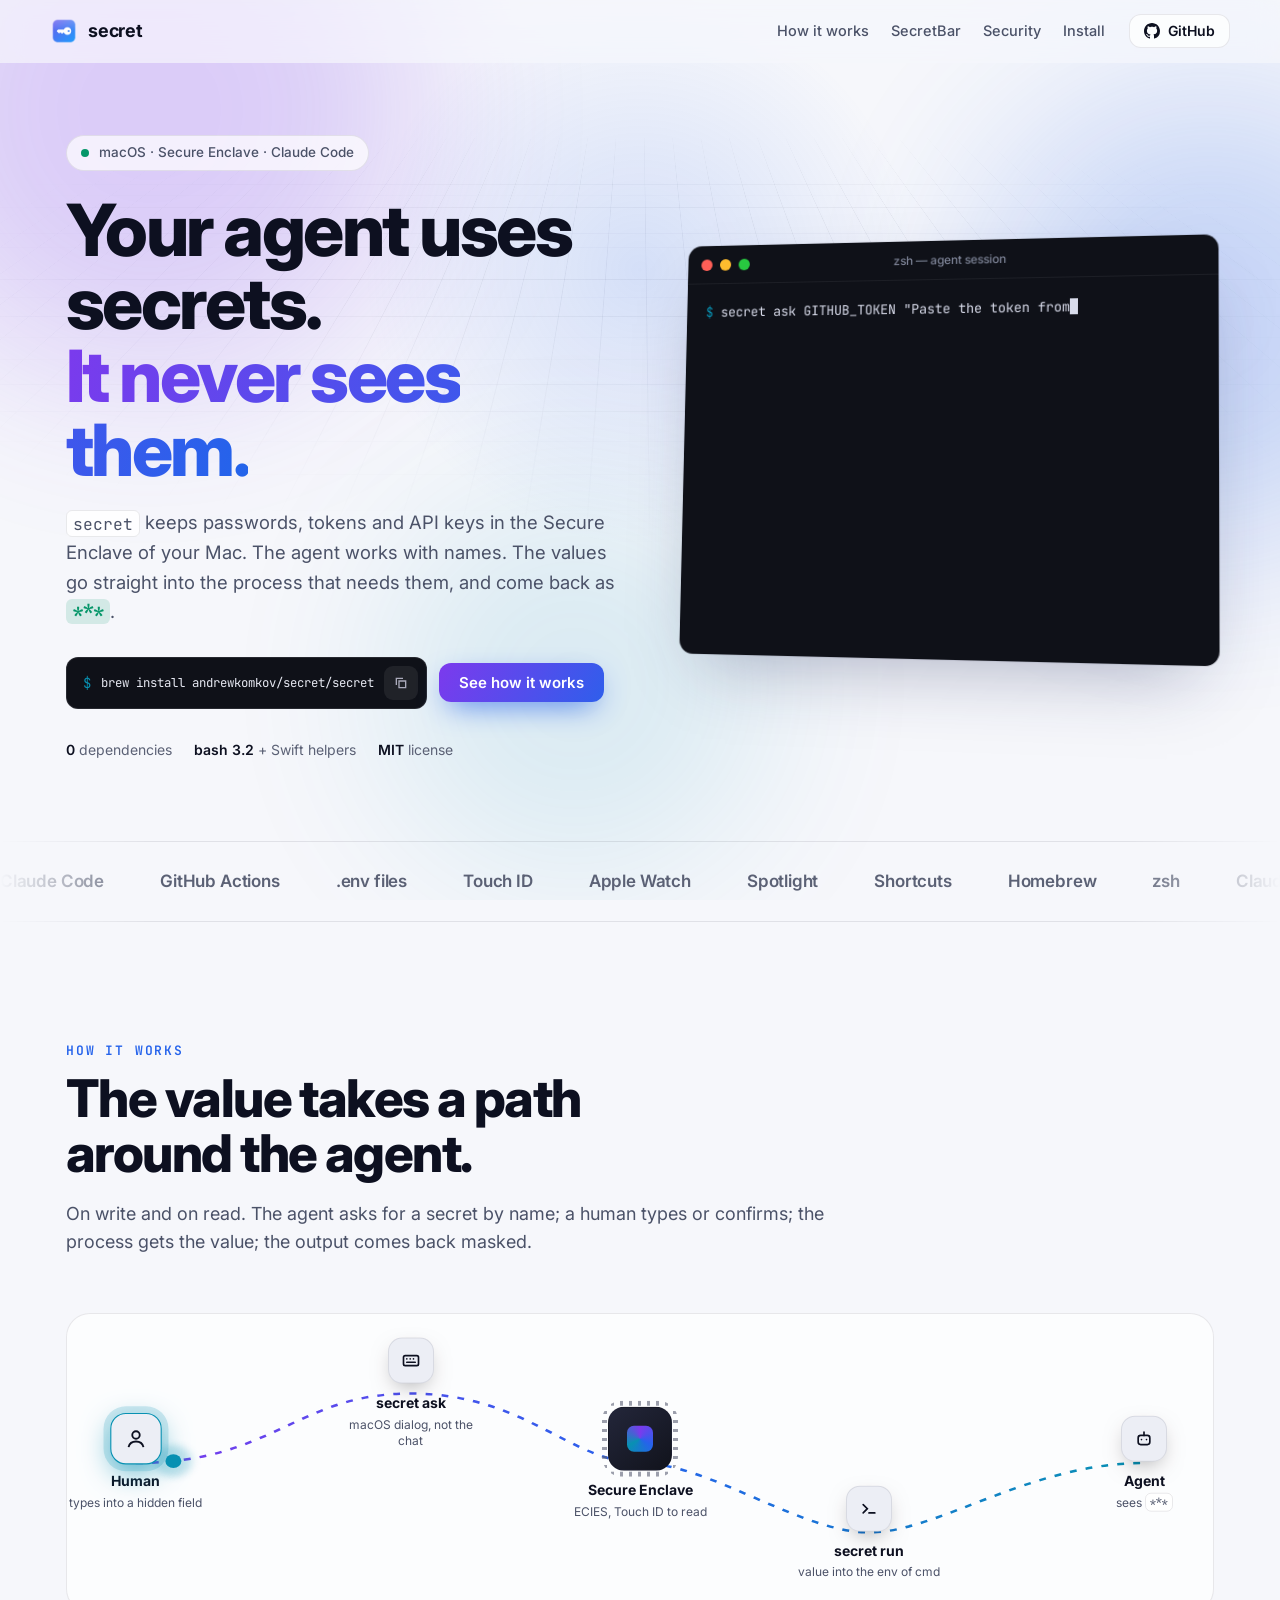
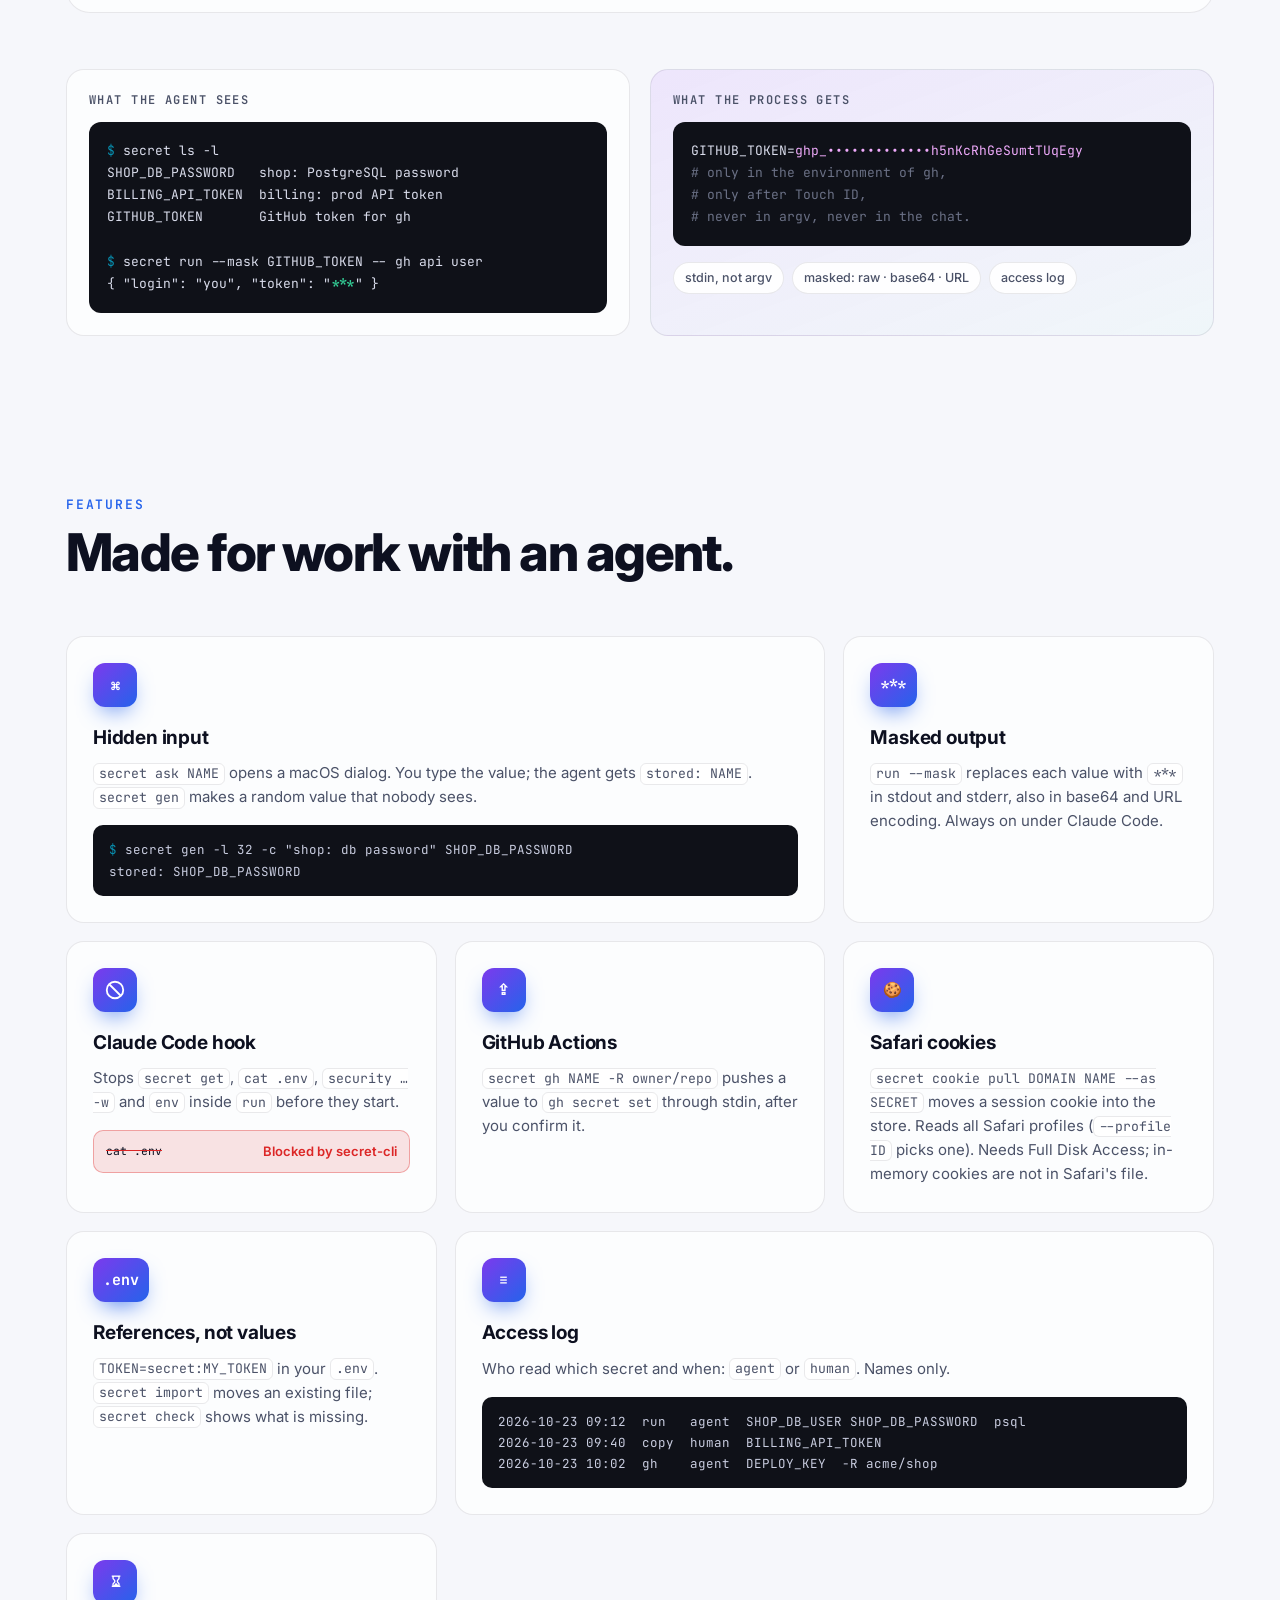
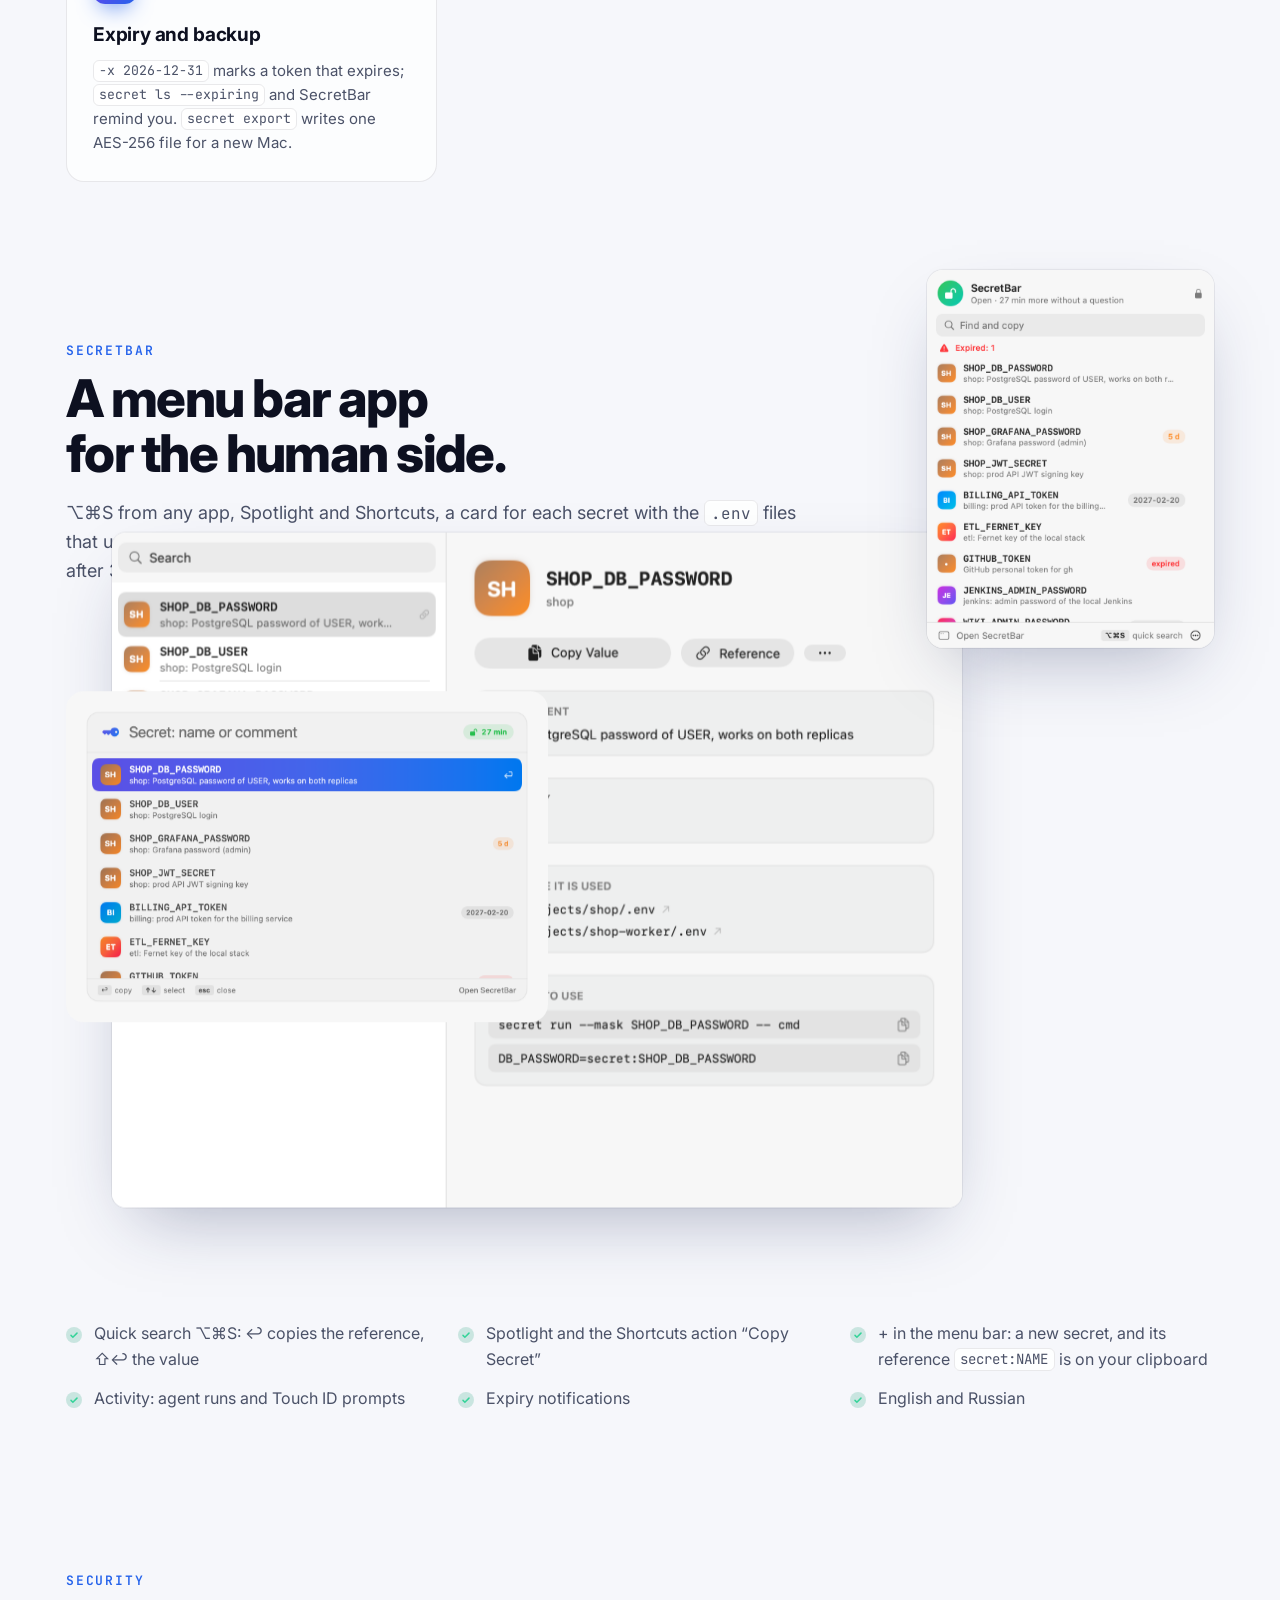
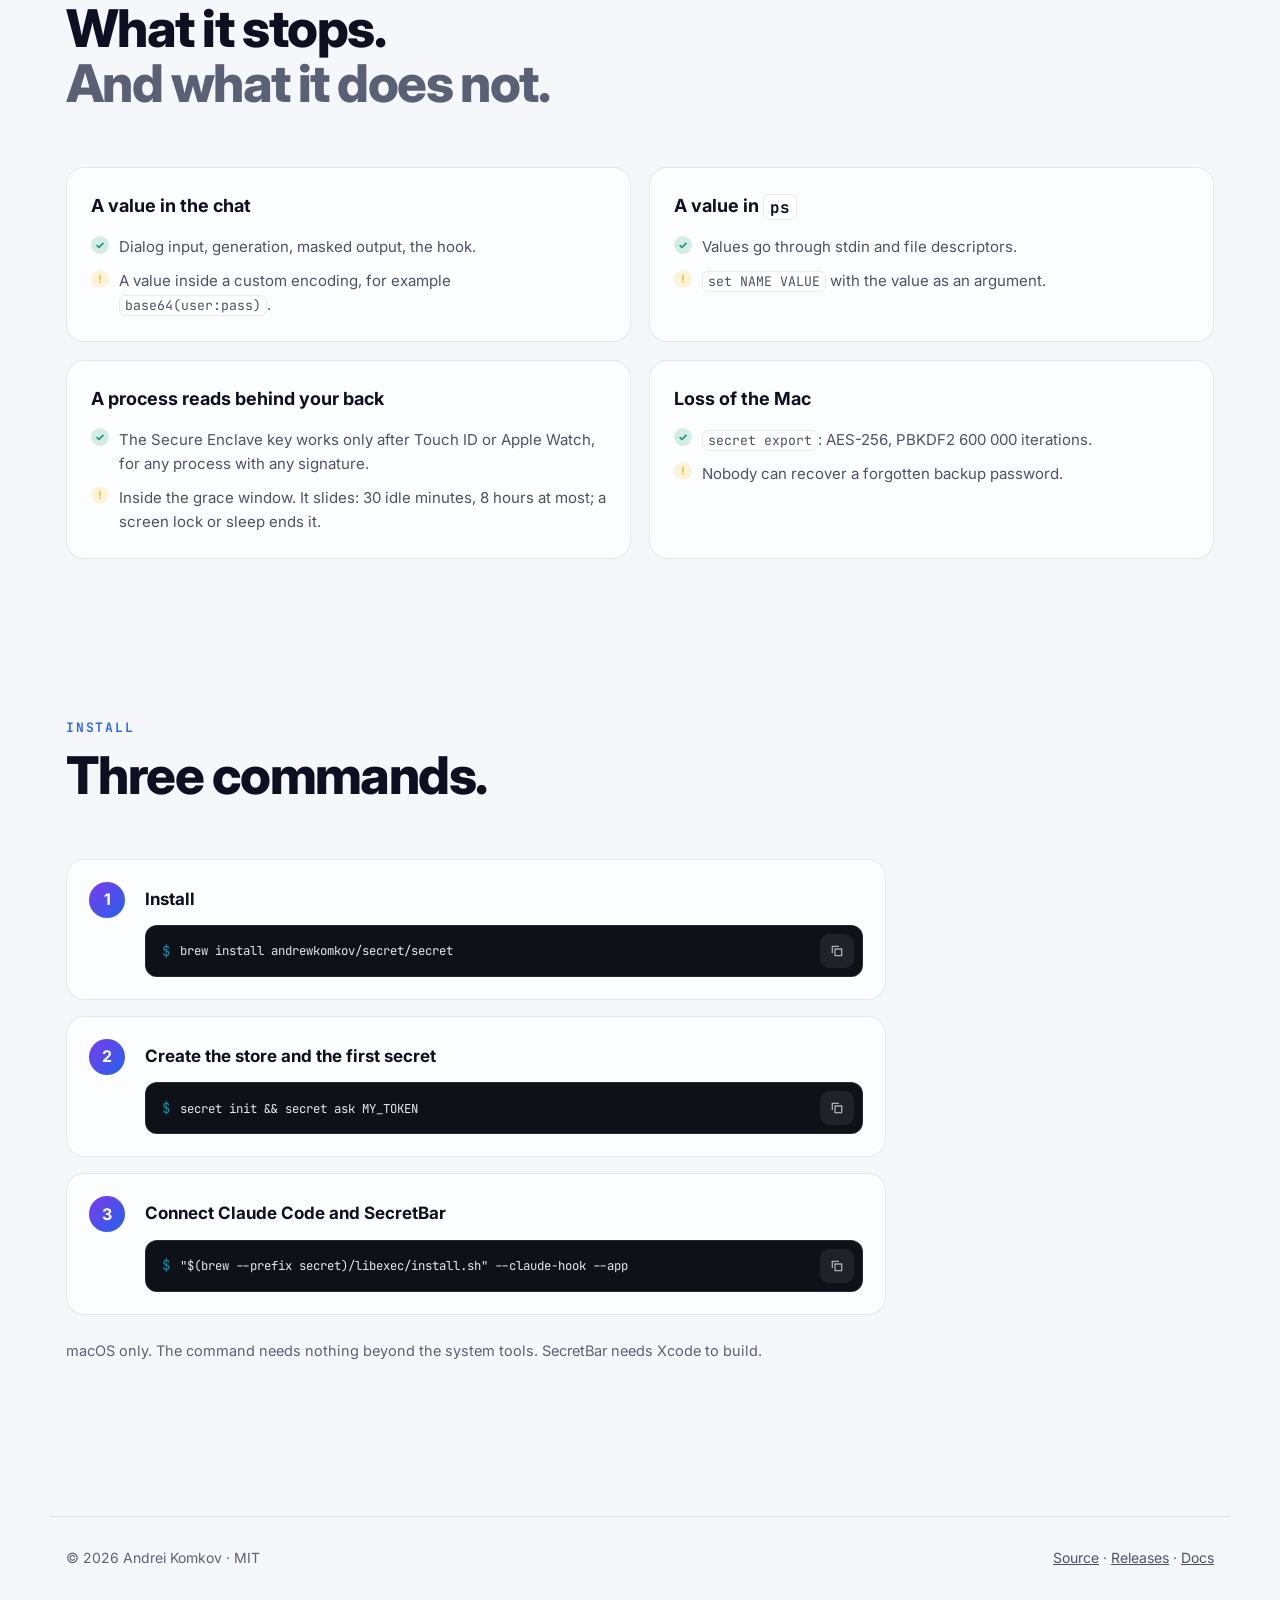
==== commit b179195f: "feat(cookie): read cookies from all Safari profiles Safari keeps non-default profile cookies in WebK" ====
--- a/site/index.html
+++ b/site/index.html
@@ -198,7 +198,7 @@
     <article class="card reveal tilt">
       <div class="card-ico">&#127850;</div>
       <h3>Safari cookies</h3>
-      <p><code>secret cookie pull DOMAIN NAME --as SECRET</code> moves a session cookie into the store. Needs Full Disk Access; in-memory cookies are not in Safari's file.</p>
+      <p><code>secret cookie pull DOMAIN NAME --as SECRET</code> moves a session cookie into the store. Reads all Safari profiles (<code>--profile ID</code> picks one). Needs Full Disk Access; in-memory cookies are not in Safari's file.</p>
     </article>
     <article class="card reveal tilt">
       <div class="card-ico">.env</div>
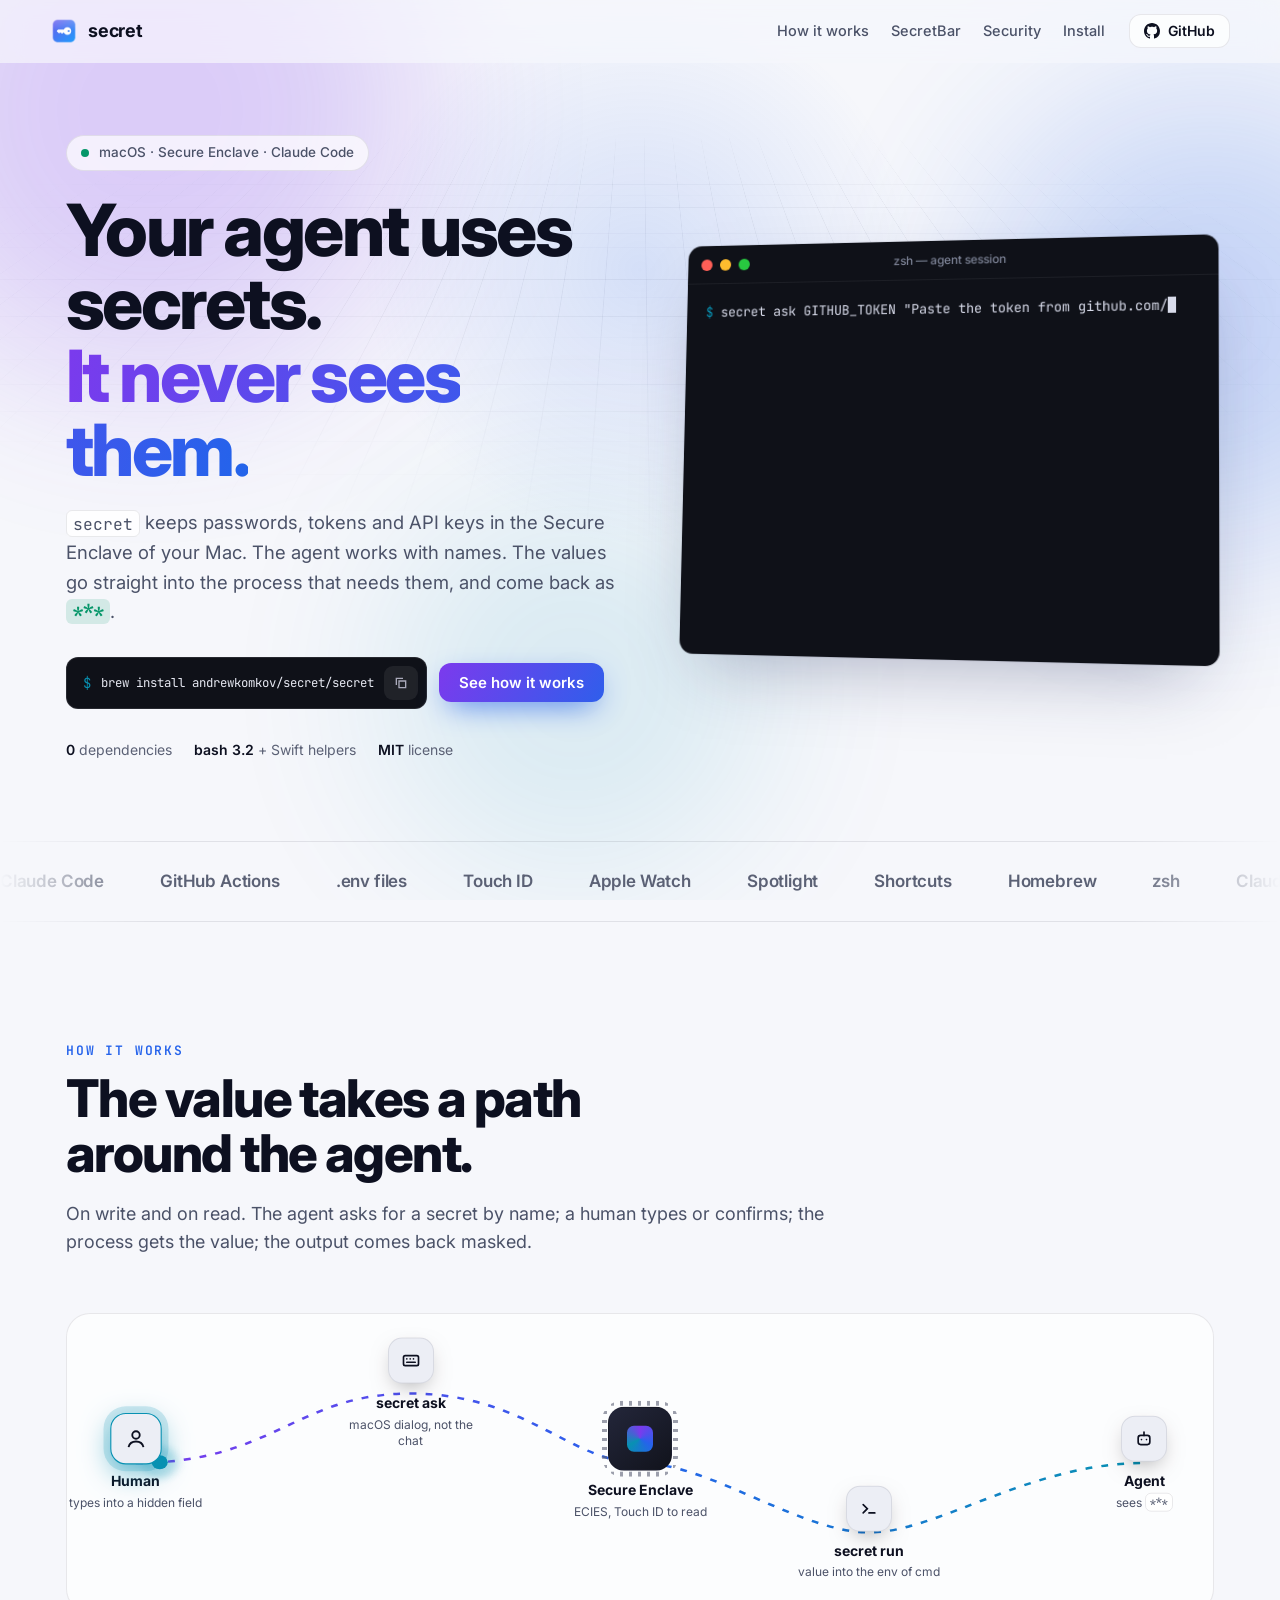
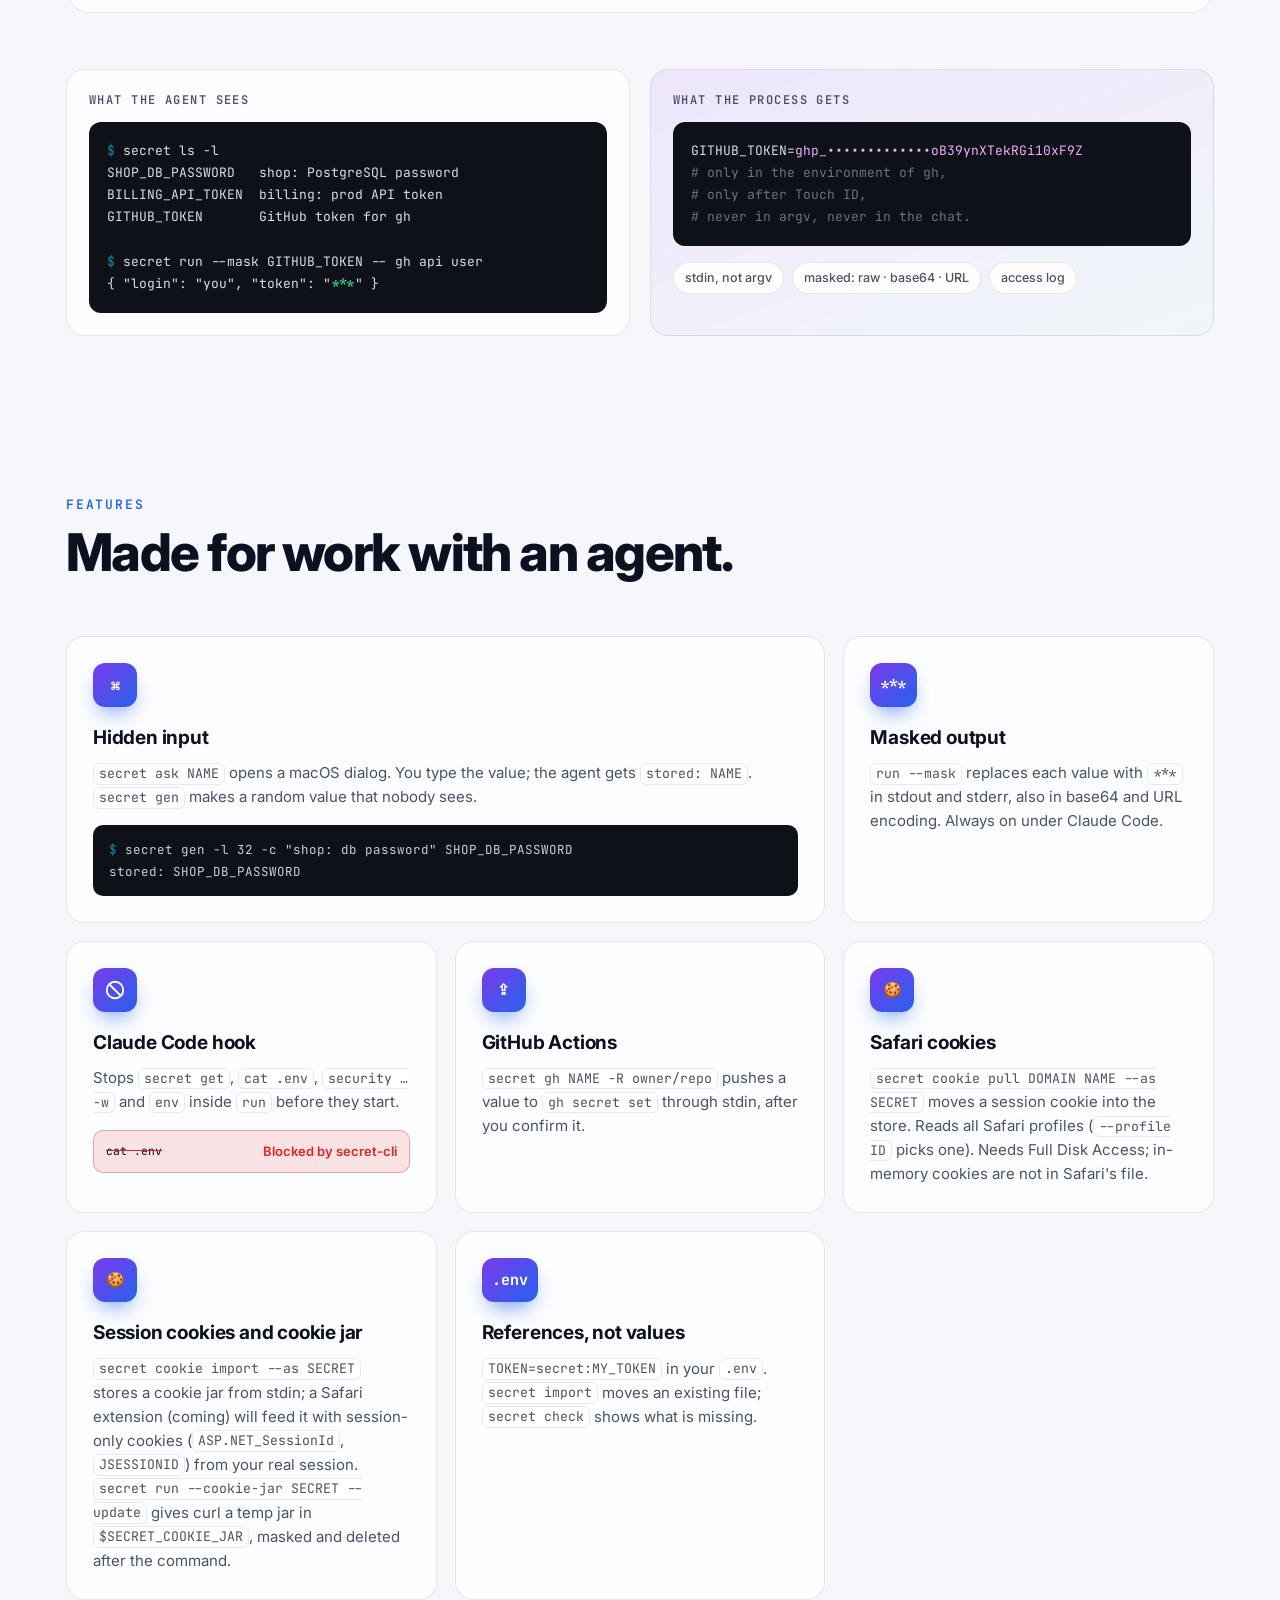
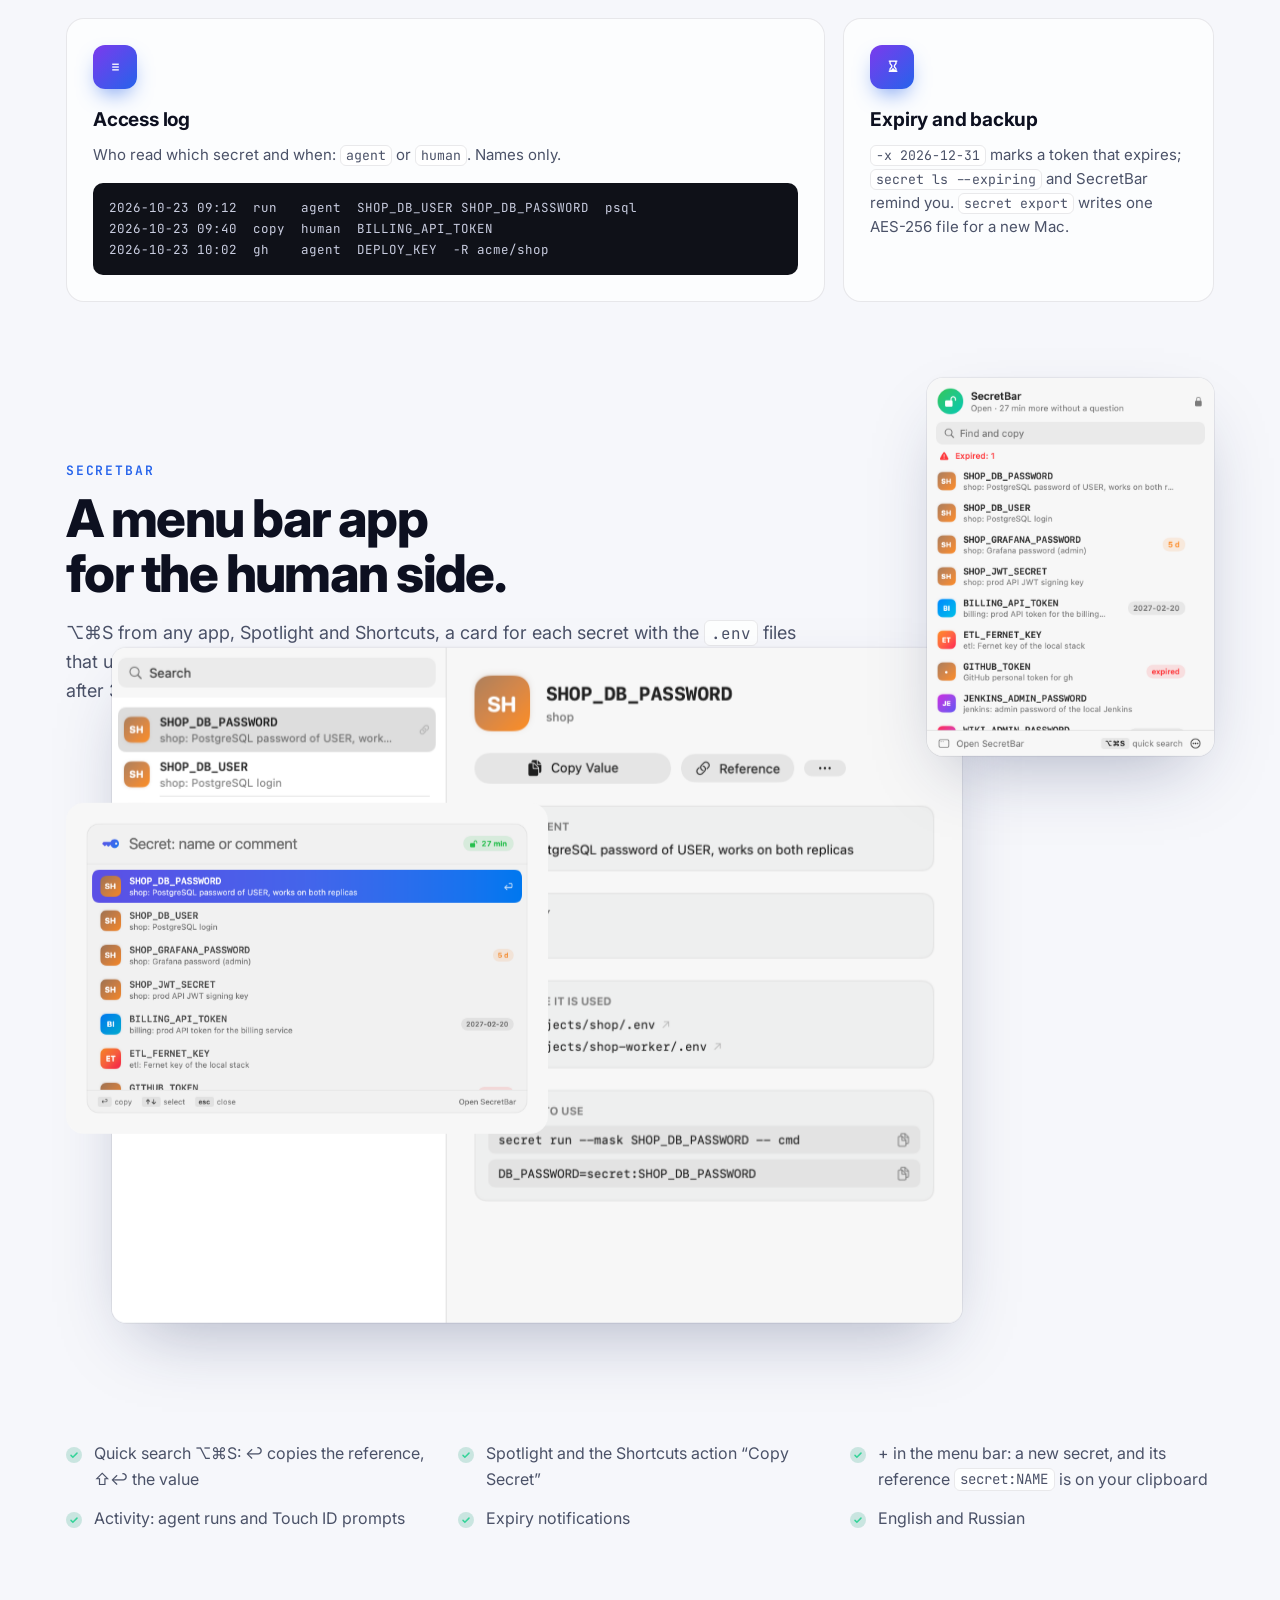
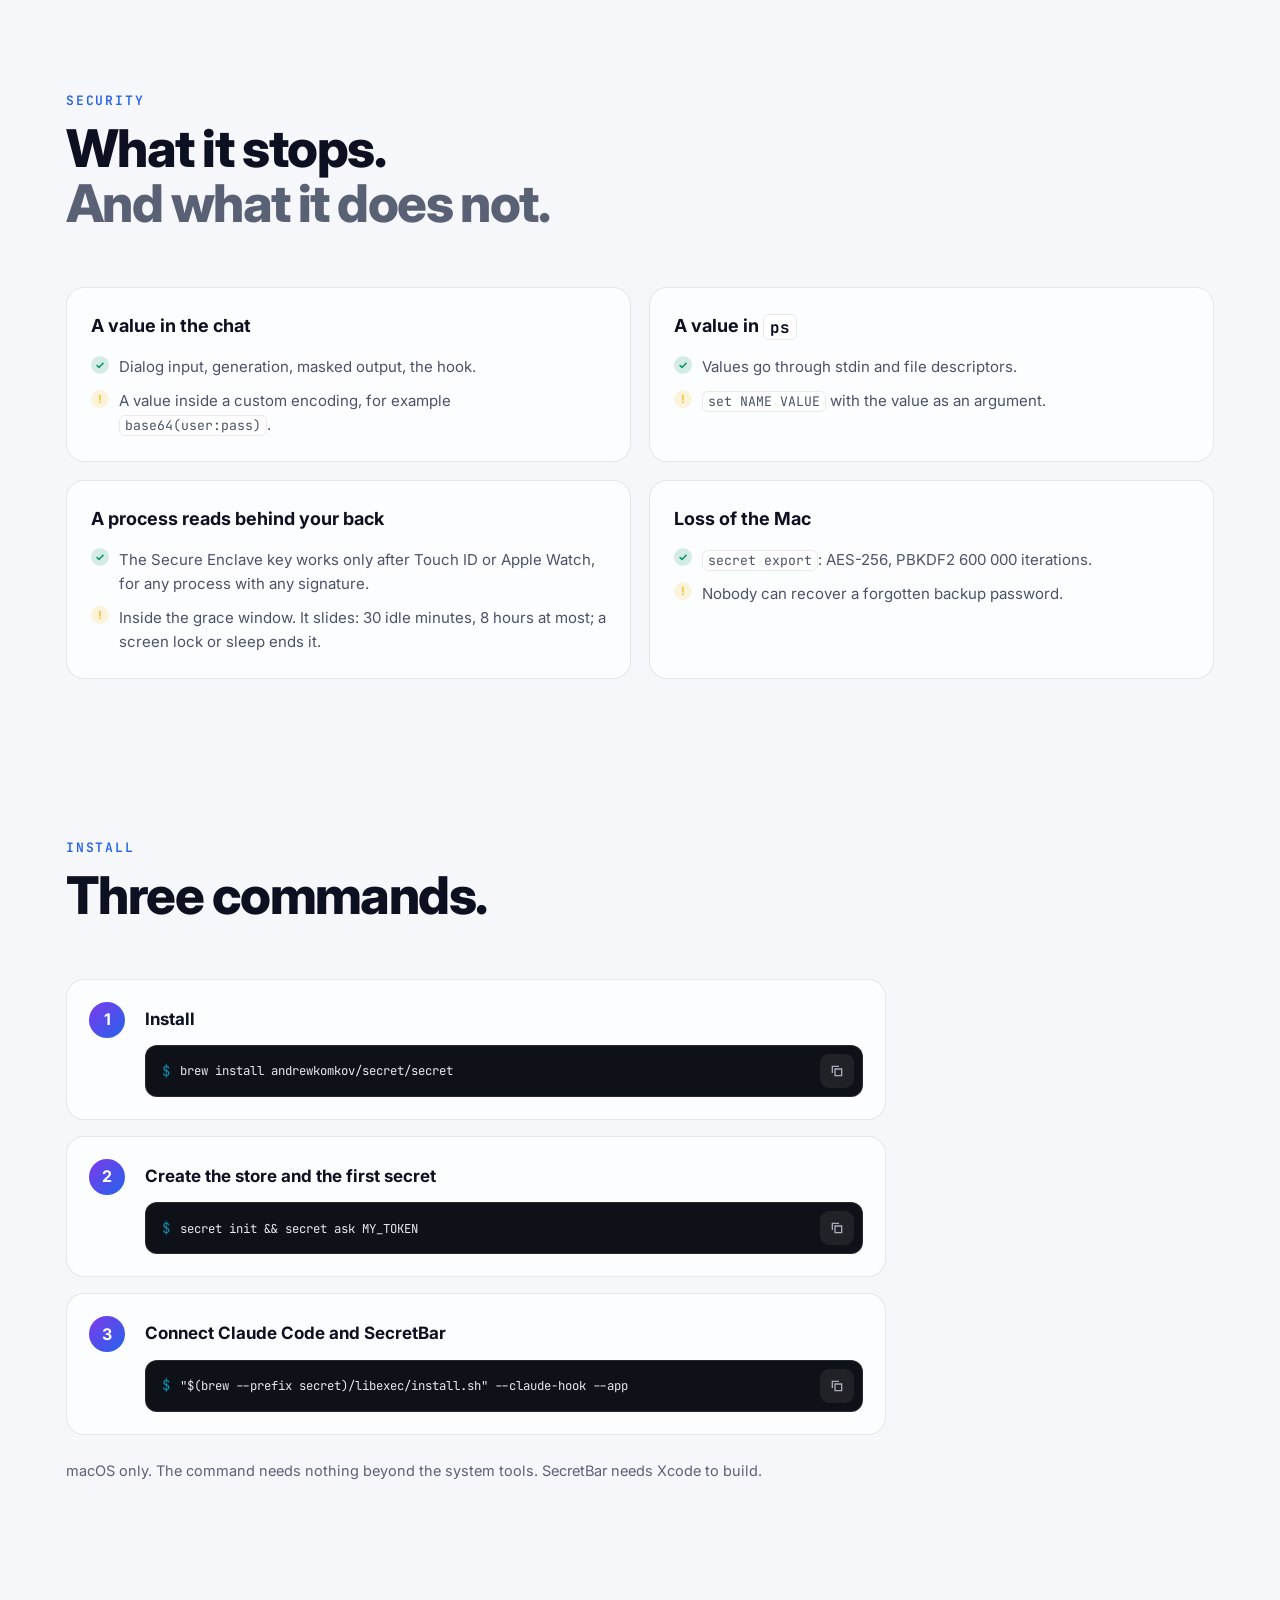
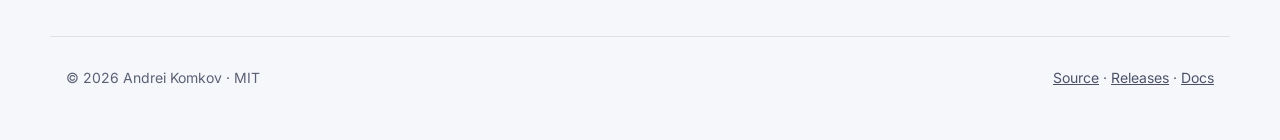
==== commit abb04751: "feat(cookie): add cookie jars with import and run --cookie-jar Store a Netscape cookie jar as one ba" ====
--- a/site/index.html
+++ b/site/index.html
@@ -201,6 +201,11 @@
       <p><code>secret cookie pull DOMAIN NAME --as SECRET</code> moves a session cookie into the store. Reads all Safari profiles (<code>--profile ID</code> picks one). Needs Full Disk Access; in-memory cookies are not in Safari's file.</p>
     </article>
     <article class="card reveal tilt">
+      <div class="card-ico">&#127850;</div>
+      <h3>Session cookies and cookie jar</h3>
+      <p><code>secret cookie import --as SECRET</code> stores a cookie jar from stdin; a Safari extension (coming) will feed it with session-only cookies (<code>ASP.NET_SessionId</code>, <code>JSESSIONID</code>) from your real session. <code>secret run --cookie-jar SECRET --update</code> gives curl a temp jar in <code>$SECRET_COOKIE_JAR</code>, masked and deleted after the command.</p>
+    </article>
+    <article class="card reveal tilt">
       <div class="card-ico">.env</div>
       <h3>References, not values</h3>
       <p><code>TOKEN=secret:MY_TOKEN</code> in your <code>.env</code>. <code>secret import</code> moves an existing file; <code>secret check</code> shows what is missing.</p>
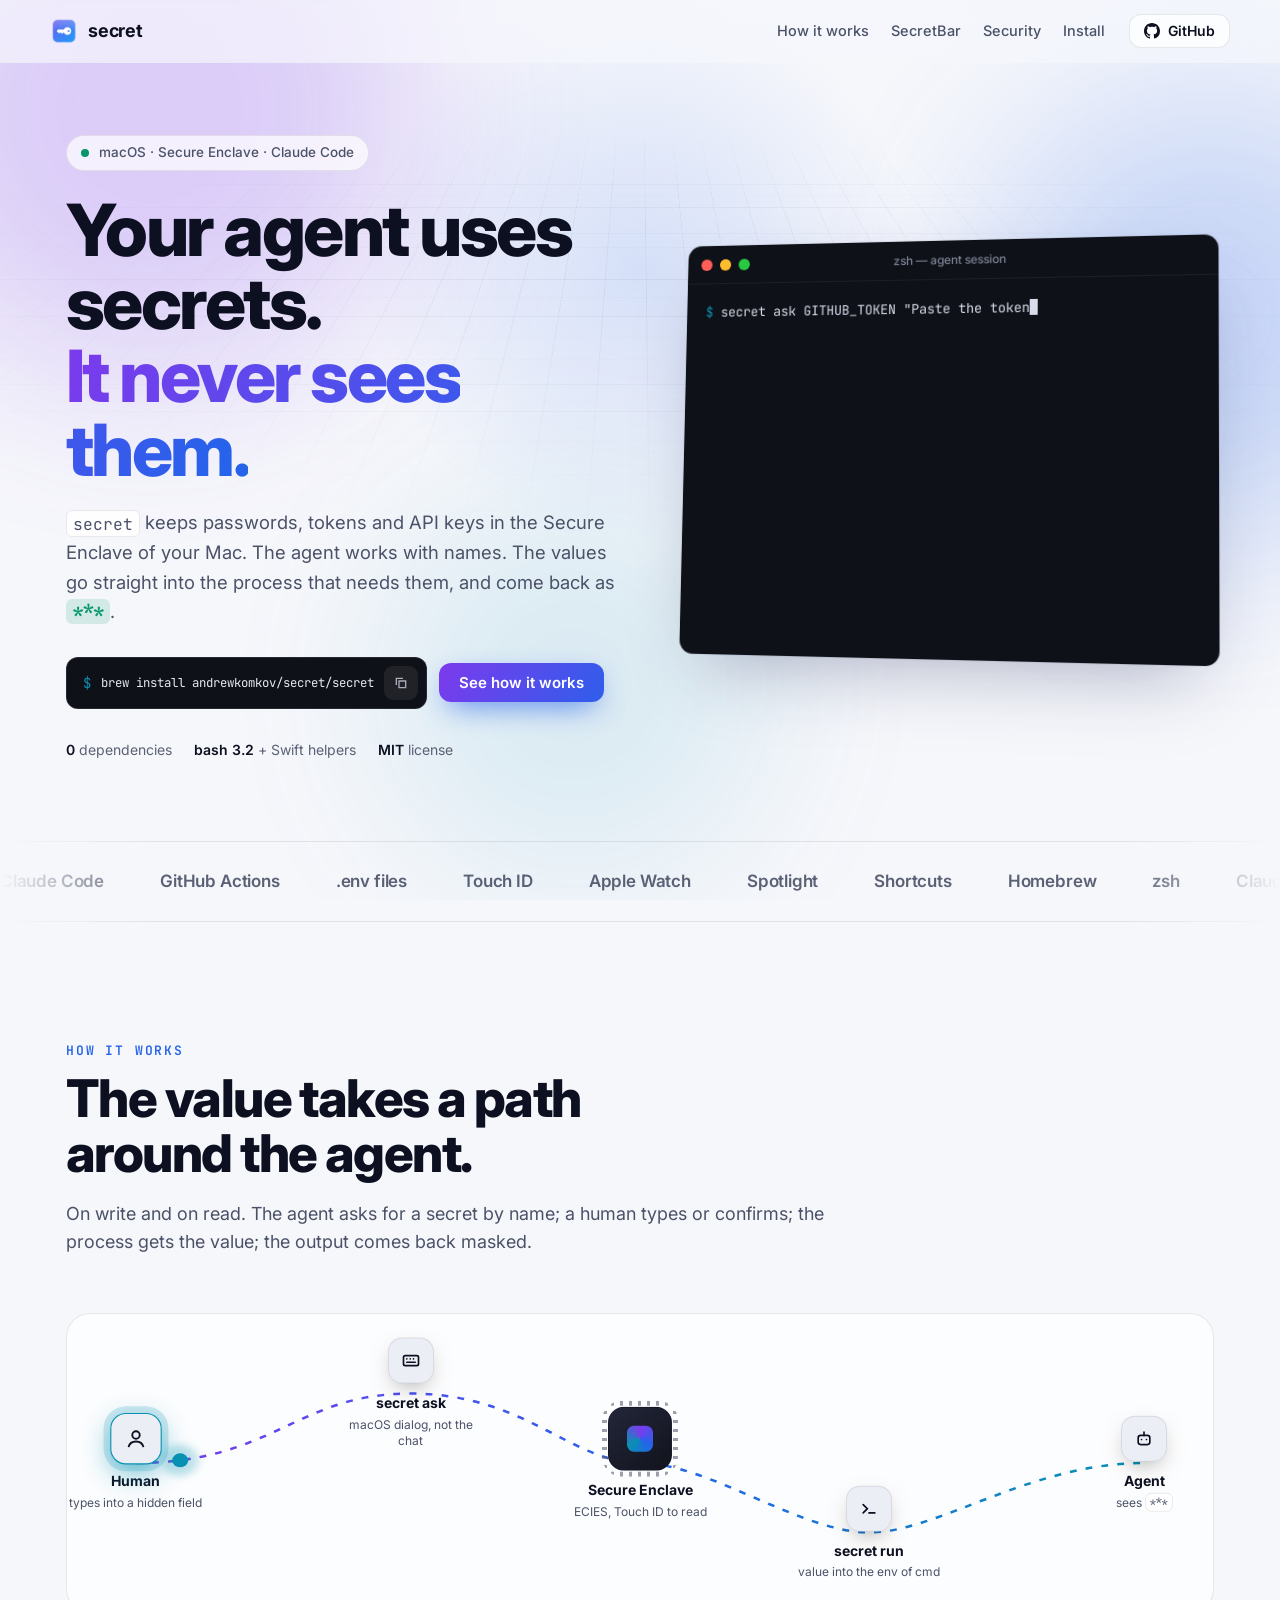
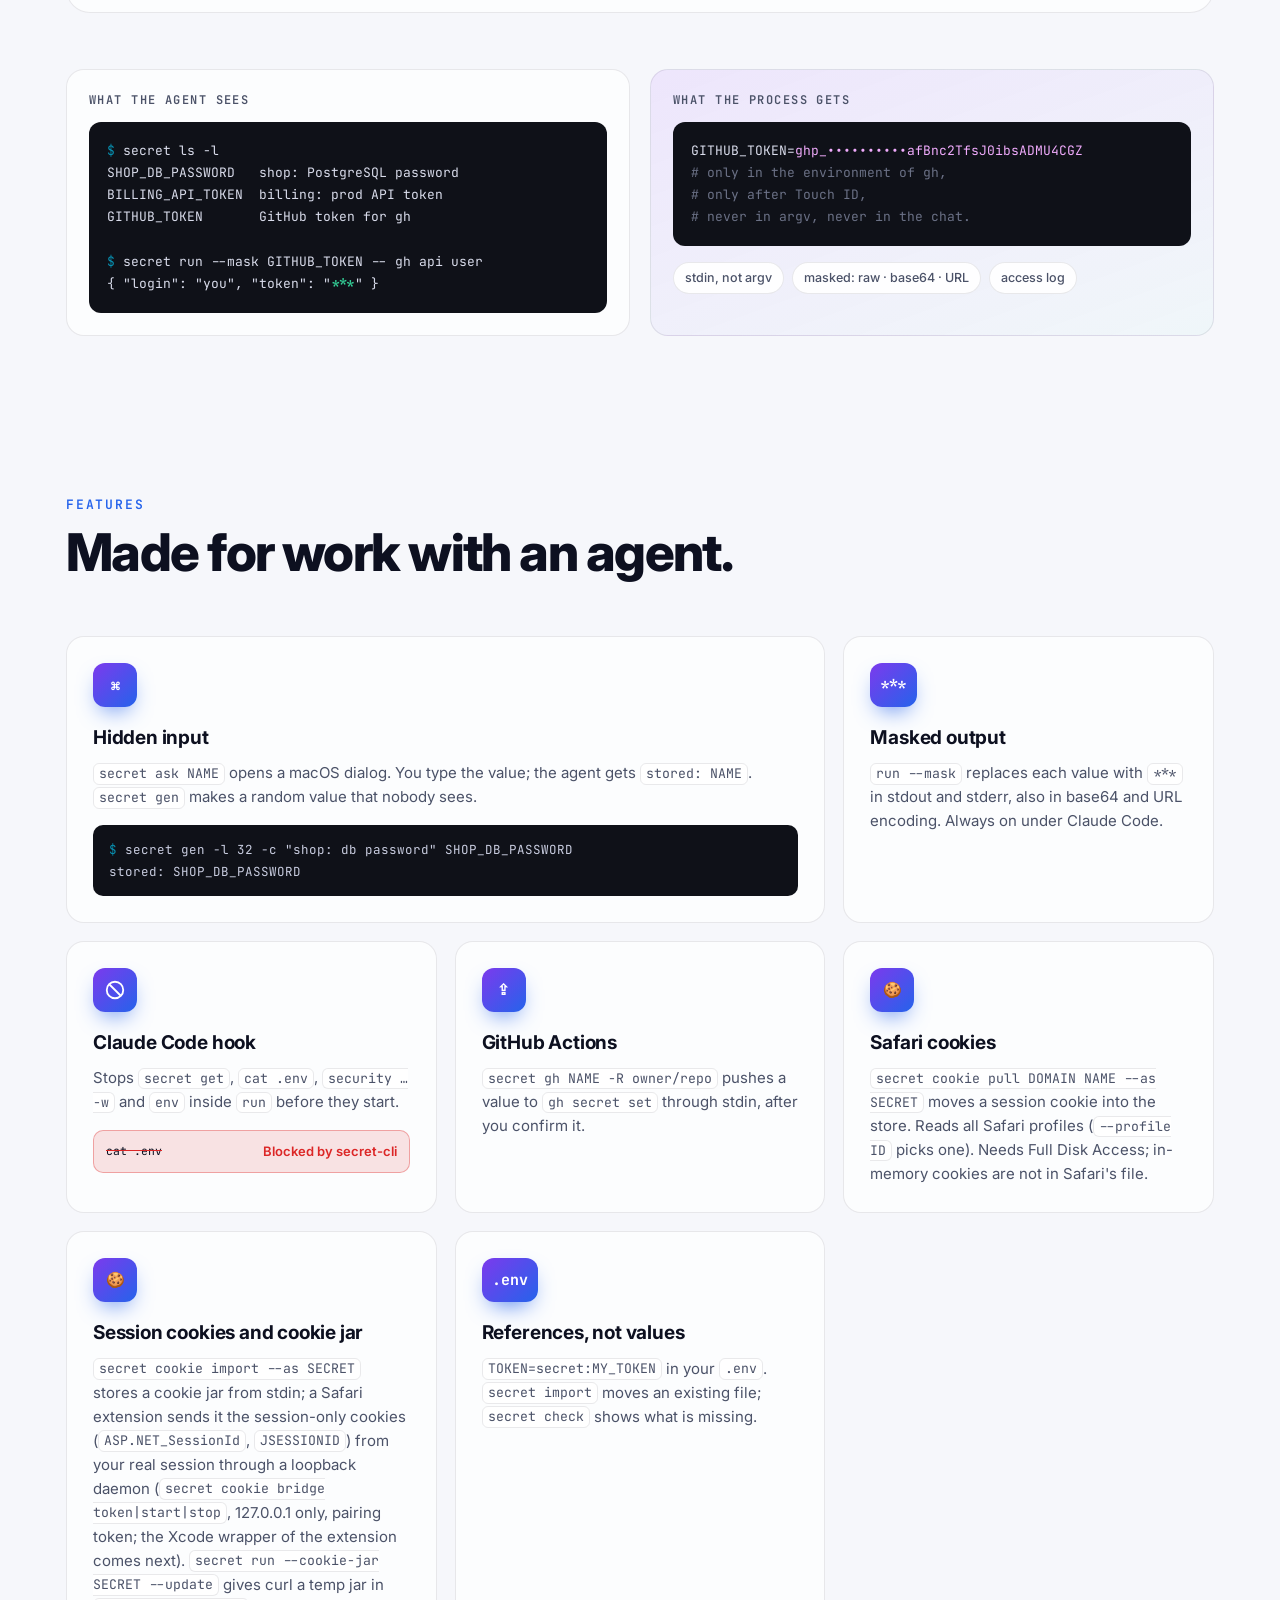
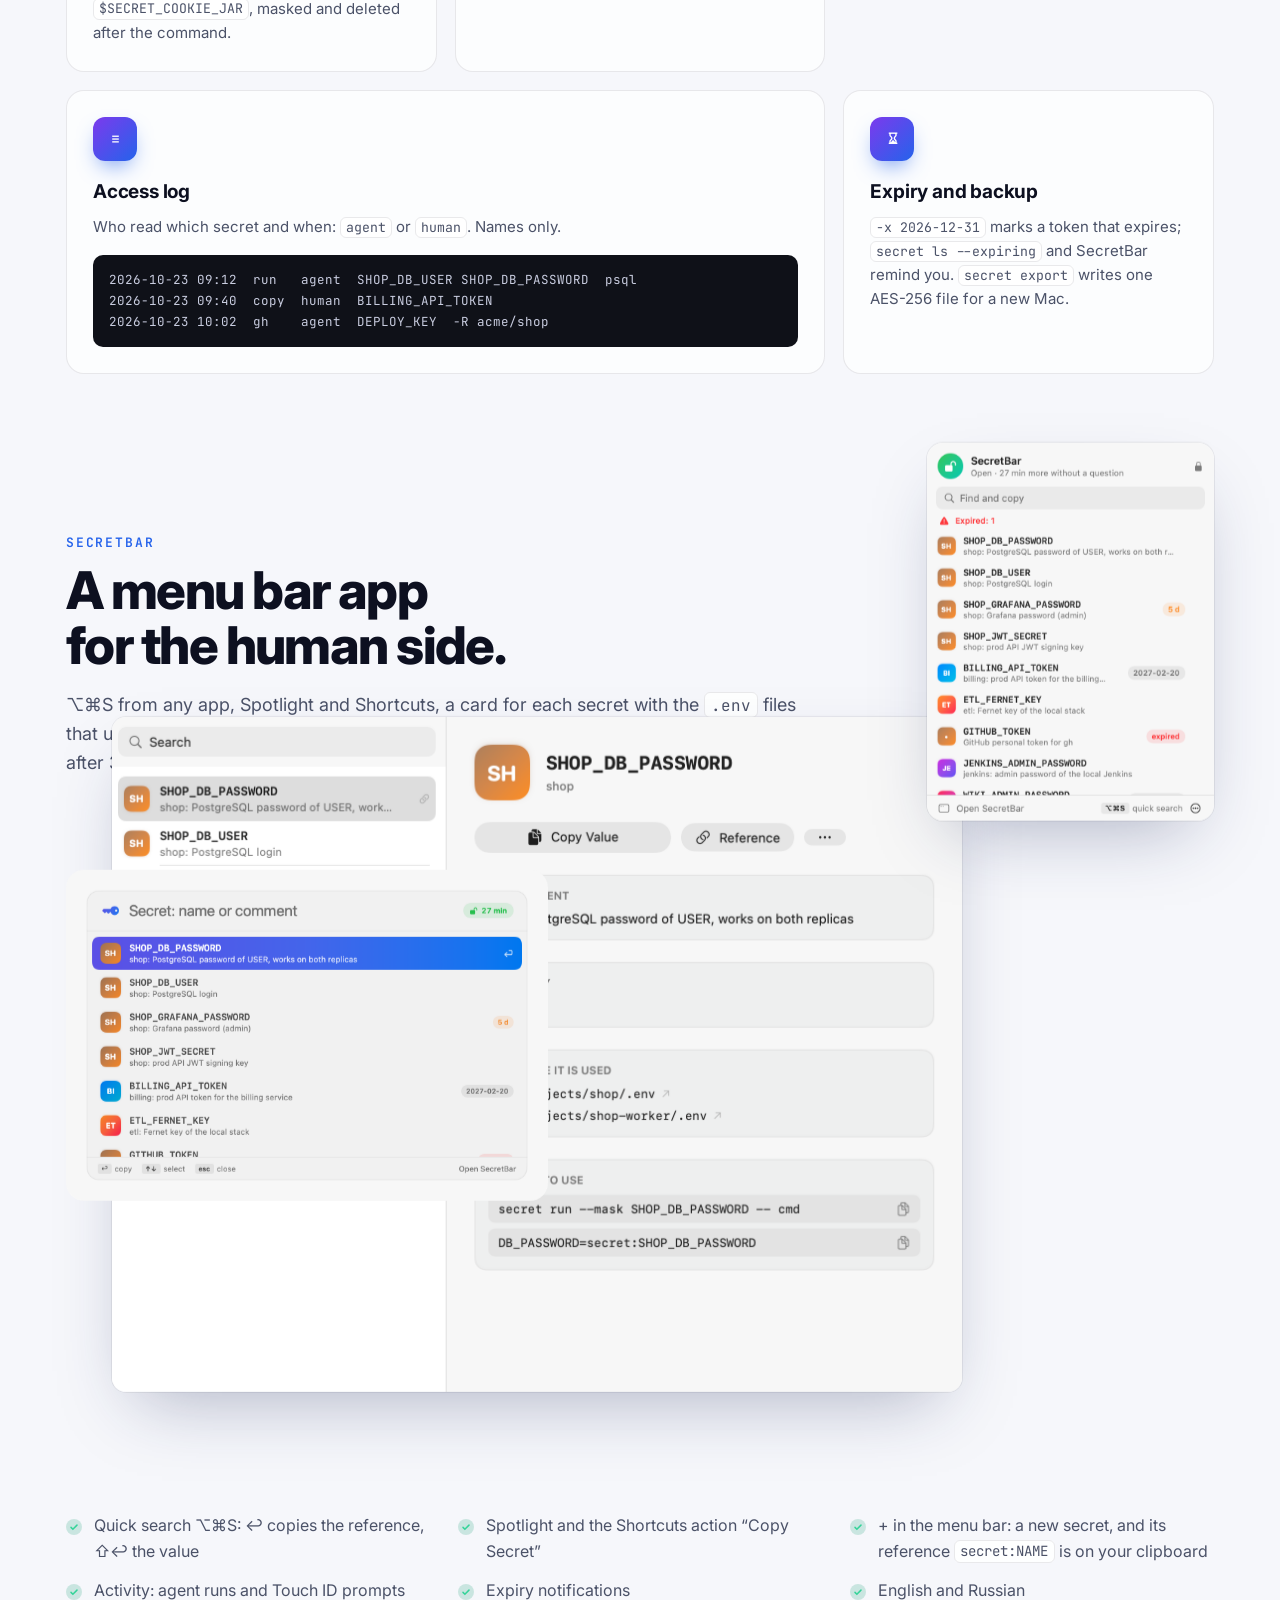
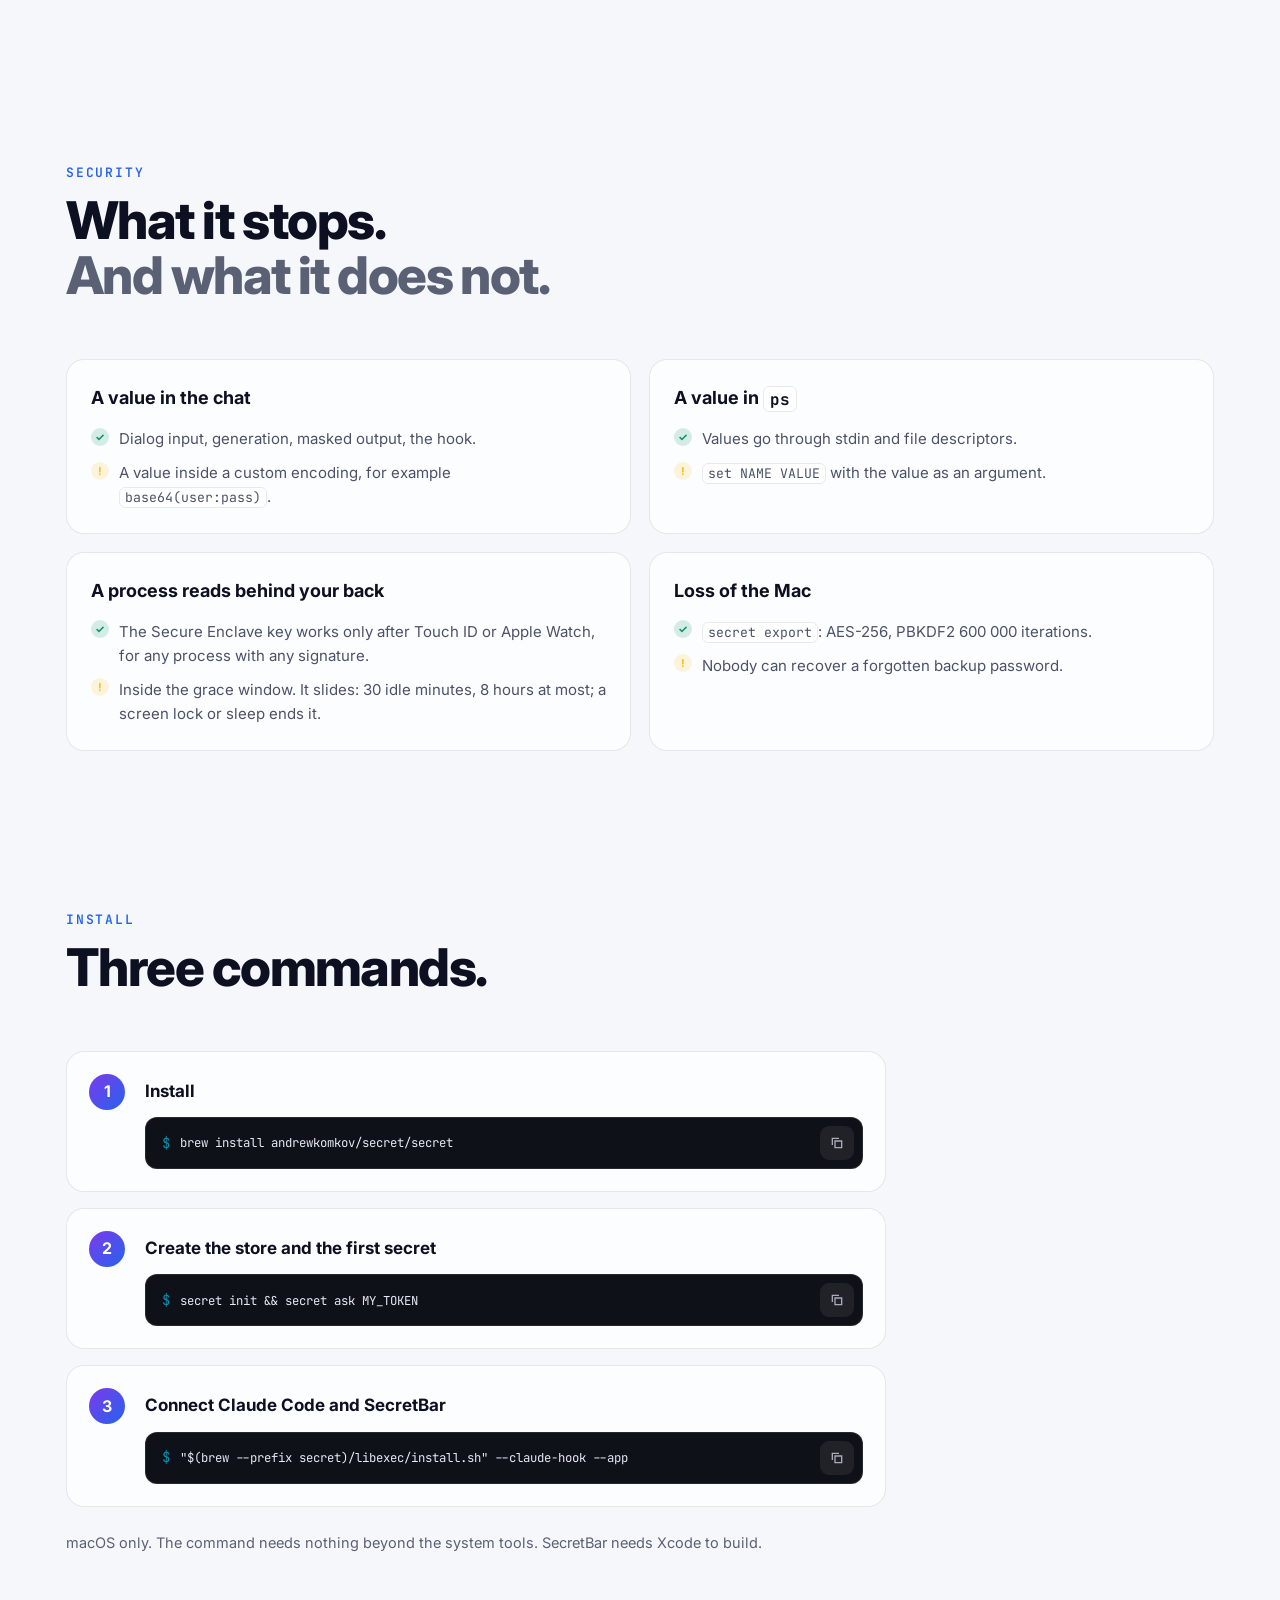
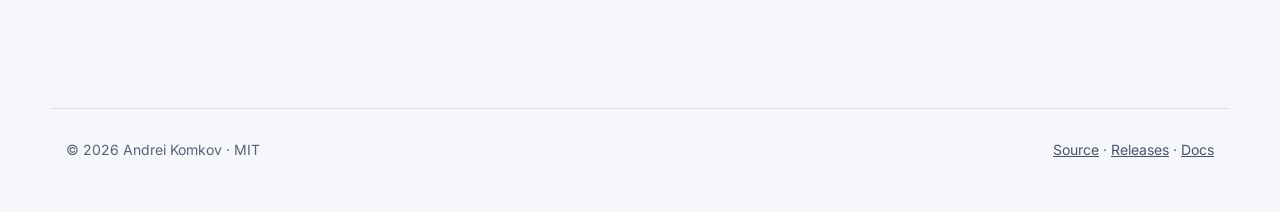
==== commit 90ac5246: "feat(cookie): add loopback bridge daemon and Safari extension assets secret-bridge listens on 127.0." ====
--- a/site/index.html
+++ b/site/index.html
@@ -203,7 +203,7 @@
     <article class="card reveal tilt">
       <div class="card-ico">&#127850;</div>
       <h3>Session cookies and cookie jar</h3>
-      <p><code>secret cookie import --as SECRET</code> stores a cookie jar from stdin; a Safari extension (coming) will feed it with session-only cookies (<code>ASP.NET_SessionId</code>, <code>JSESSIONID</code>) from your real session. <code>secret run --cookie-jar SECRET --update</code> gives curl a temp jar in <code>$SECRET_COOKIE_JAR</code>, masked and deleted after the command.</p>
+      <p><code>secret cookie import --as SECRET</code> stores a cookie jar from stdin; a Safari extension sends it the session-only cookies (<code>ASP.NET_SessionId</code>, <code>JSESSIONID</code>) from your real session through a loopback daemon (<code>secret cookie bridge token|start|stop</code>, 127.0.0.1 only, pairing token; the Xcode wrapper of the extension comes next). <code>secret run --cookie-jar SECRET --update</code> gives curl a temp jar in <code>$SECRET_COOKIE_JAR</code>, masked and deleted after the command.</p>
     </article>
     <article class="card reveal tilt">
       <div class="card-ico">.env</div>
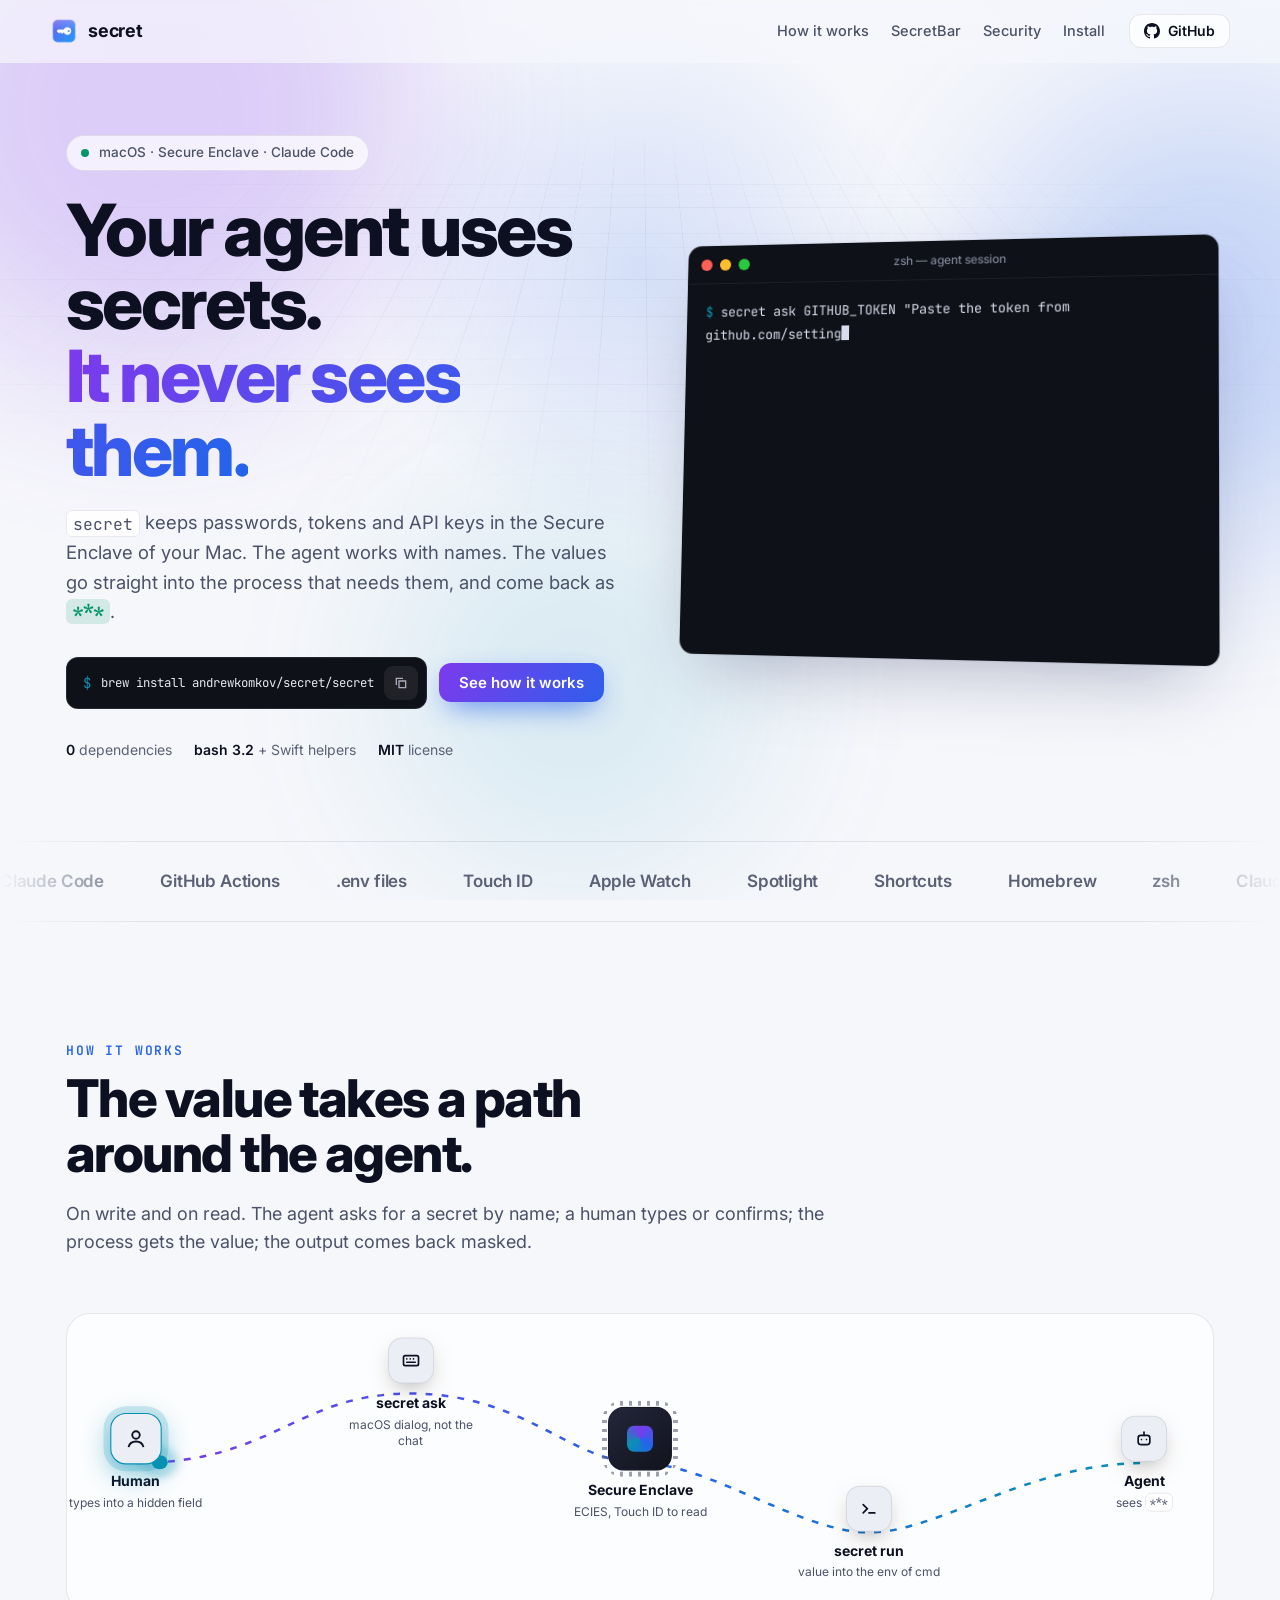
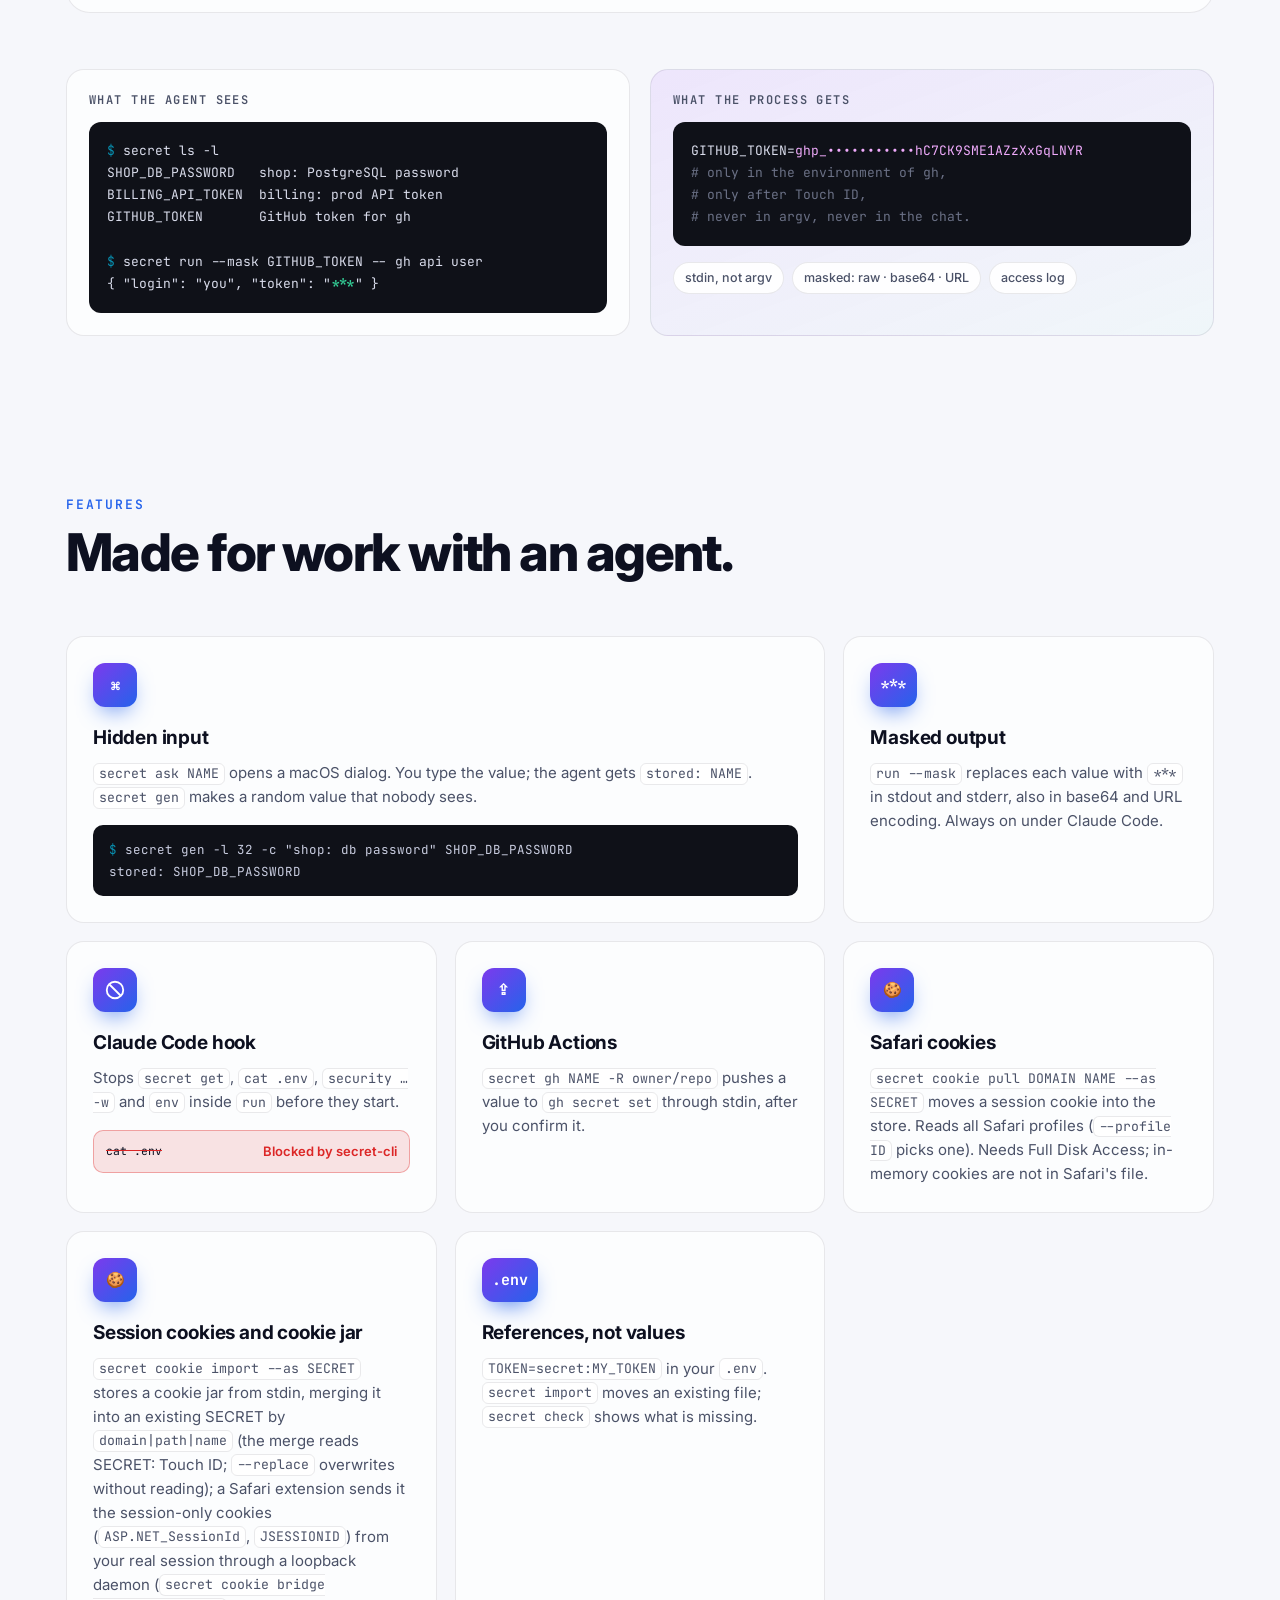
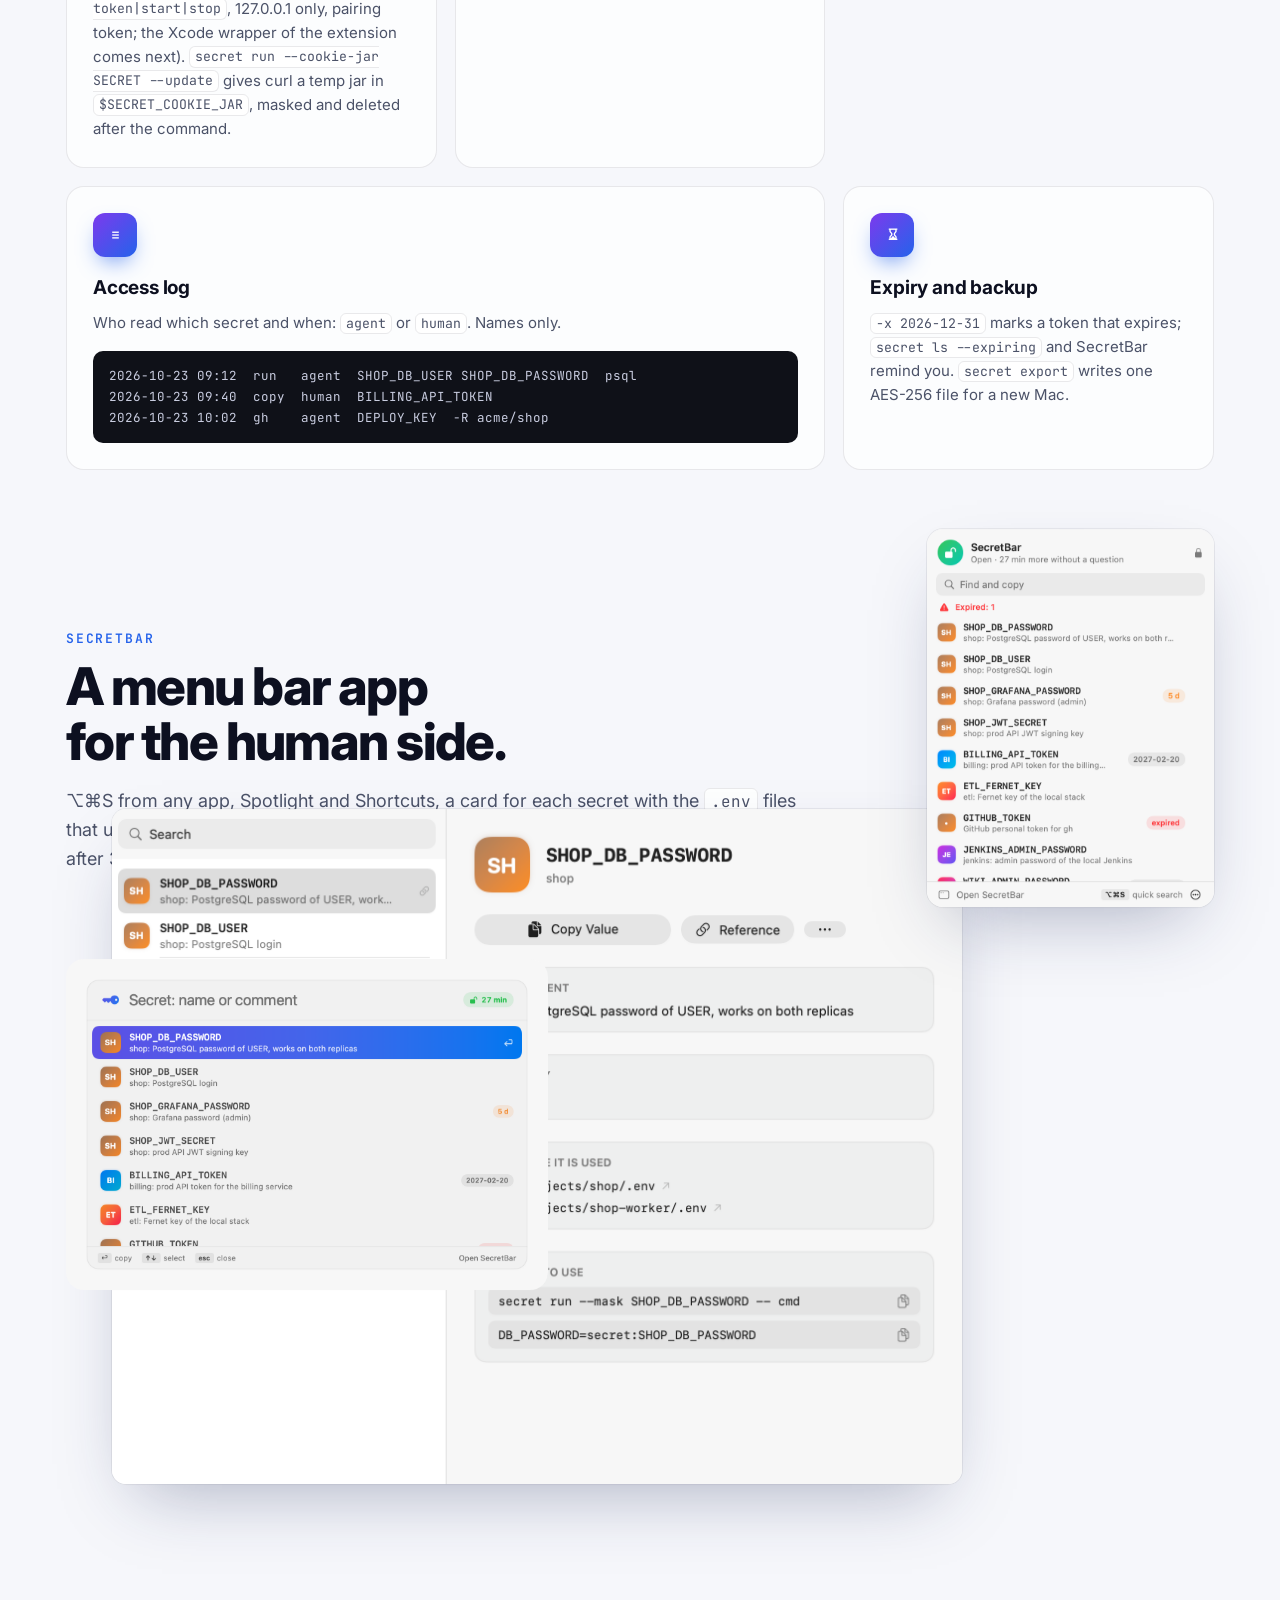
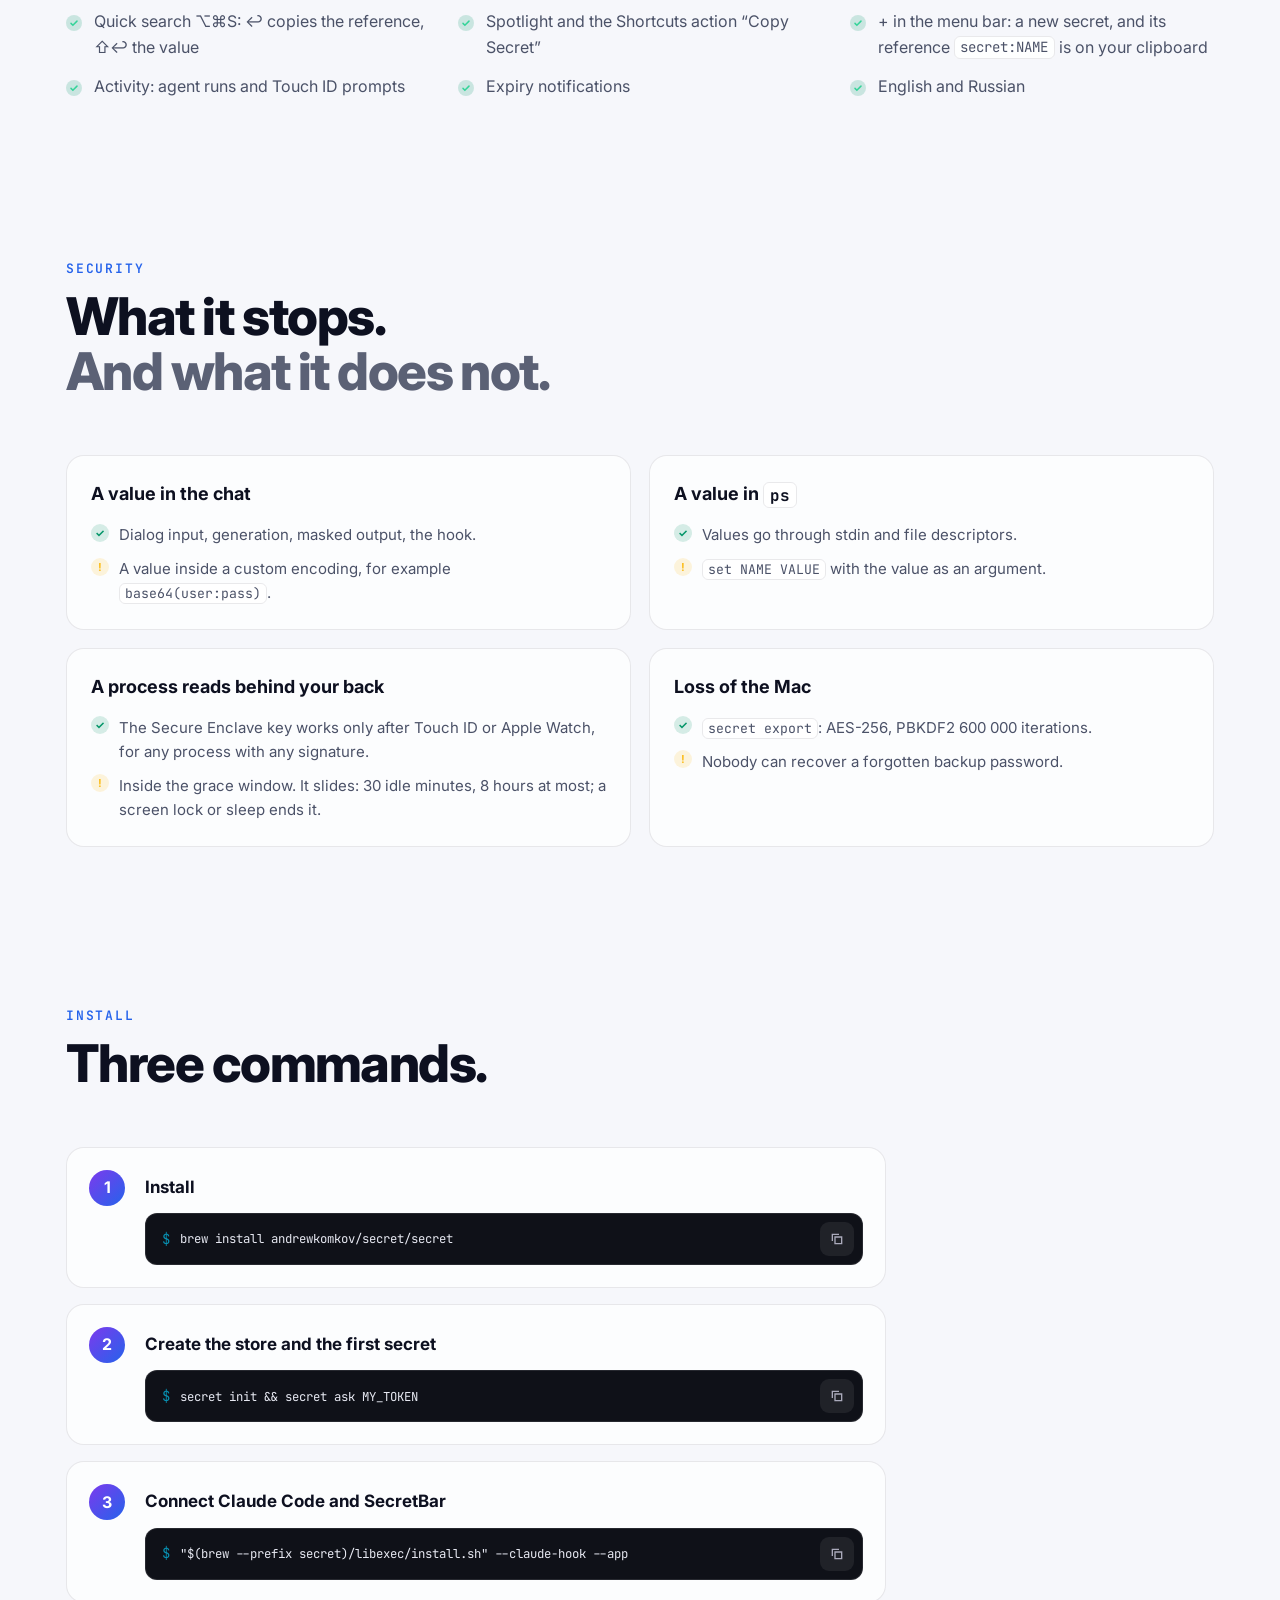
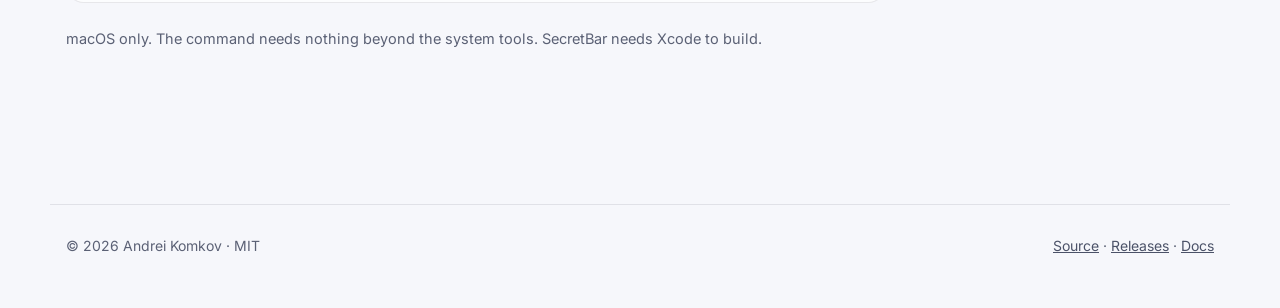
==== commit ae36b812: "feat(cookie): merge jars on import instead of overwriting `secret cookie import` now merges the inco" ====
--- a/site/index.html
+++ b/site/index.html
@@ -203,7 +203,7 @@
     <article class="card reveal tilt">
       <div class="card-ico">&#127850;</div>
       <h3>Session cookies and cookie jar</h3>
-      <p><code>secret cookie import --as SECRET</code> stores a cookie jar from stdin; a Safari extension sends it the session-only cookies (<code>ASP.NET_SessionId</code>, <code>JSESSIONID</code>) from your real session through a loopback daemon (<code>secret cookie bridge token|start|stop</code>, 127.0.0.1 only, pairing token; the Xcode wrapper of the extension comes next). <code>secret run --cookie-jar SECRET --update</code> gives curl a temp jar in <code>$SECRET_COOKIE_JAR</code>, masked and deleted after the command.</p>
+      <p><code>secret cookie import --as SECRET</code> stores a cookie jar from stdin, merging it into an existing SECRET by <code>domain|path|name</code> (the merge reads SECRET: Touch ID; <code>--replace</code> overwrites without reading); a Safari extension sends it the session-only cookies (<code>ASP.NET_SessionId</code>, <code>JSESSIONID</code>) from your real session through a loopback daemon (<code>secret cookie bridge token|start|stop</code>, 127.0.0.1 only, pairing token; the Xcode wrapper of the extension comes next). <code>secret run --cookie-jar SECRET --update</code> gives curl a temp jar in <code>$SECRET_COOKIE_JAR</code>, masked and deleted after the command.</p>
     </article>
     <article class="card reveal tilt">
       <div class="card-ico">.env</div>
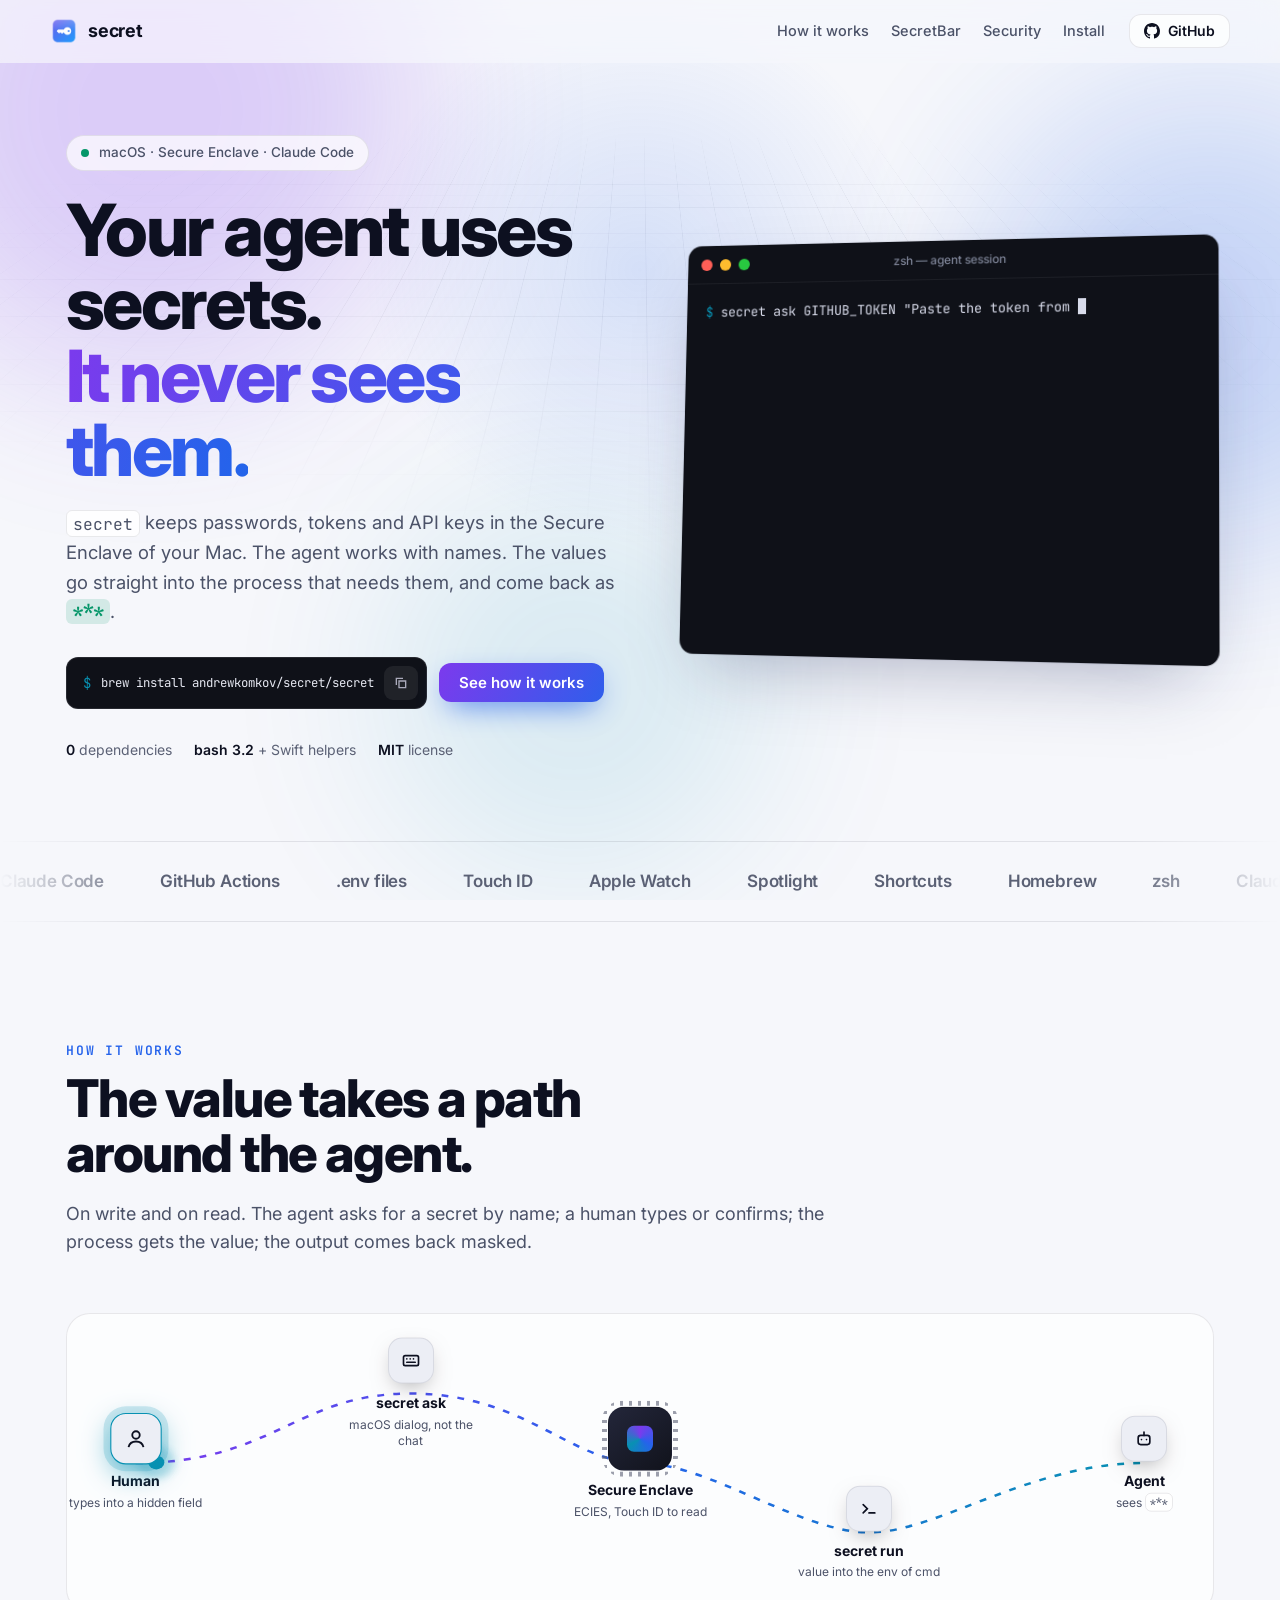
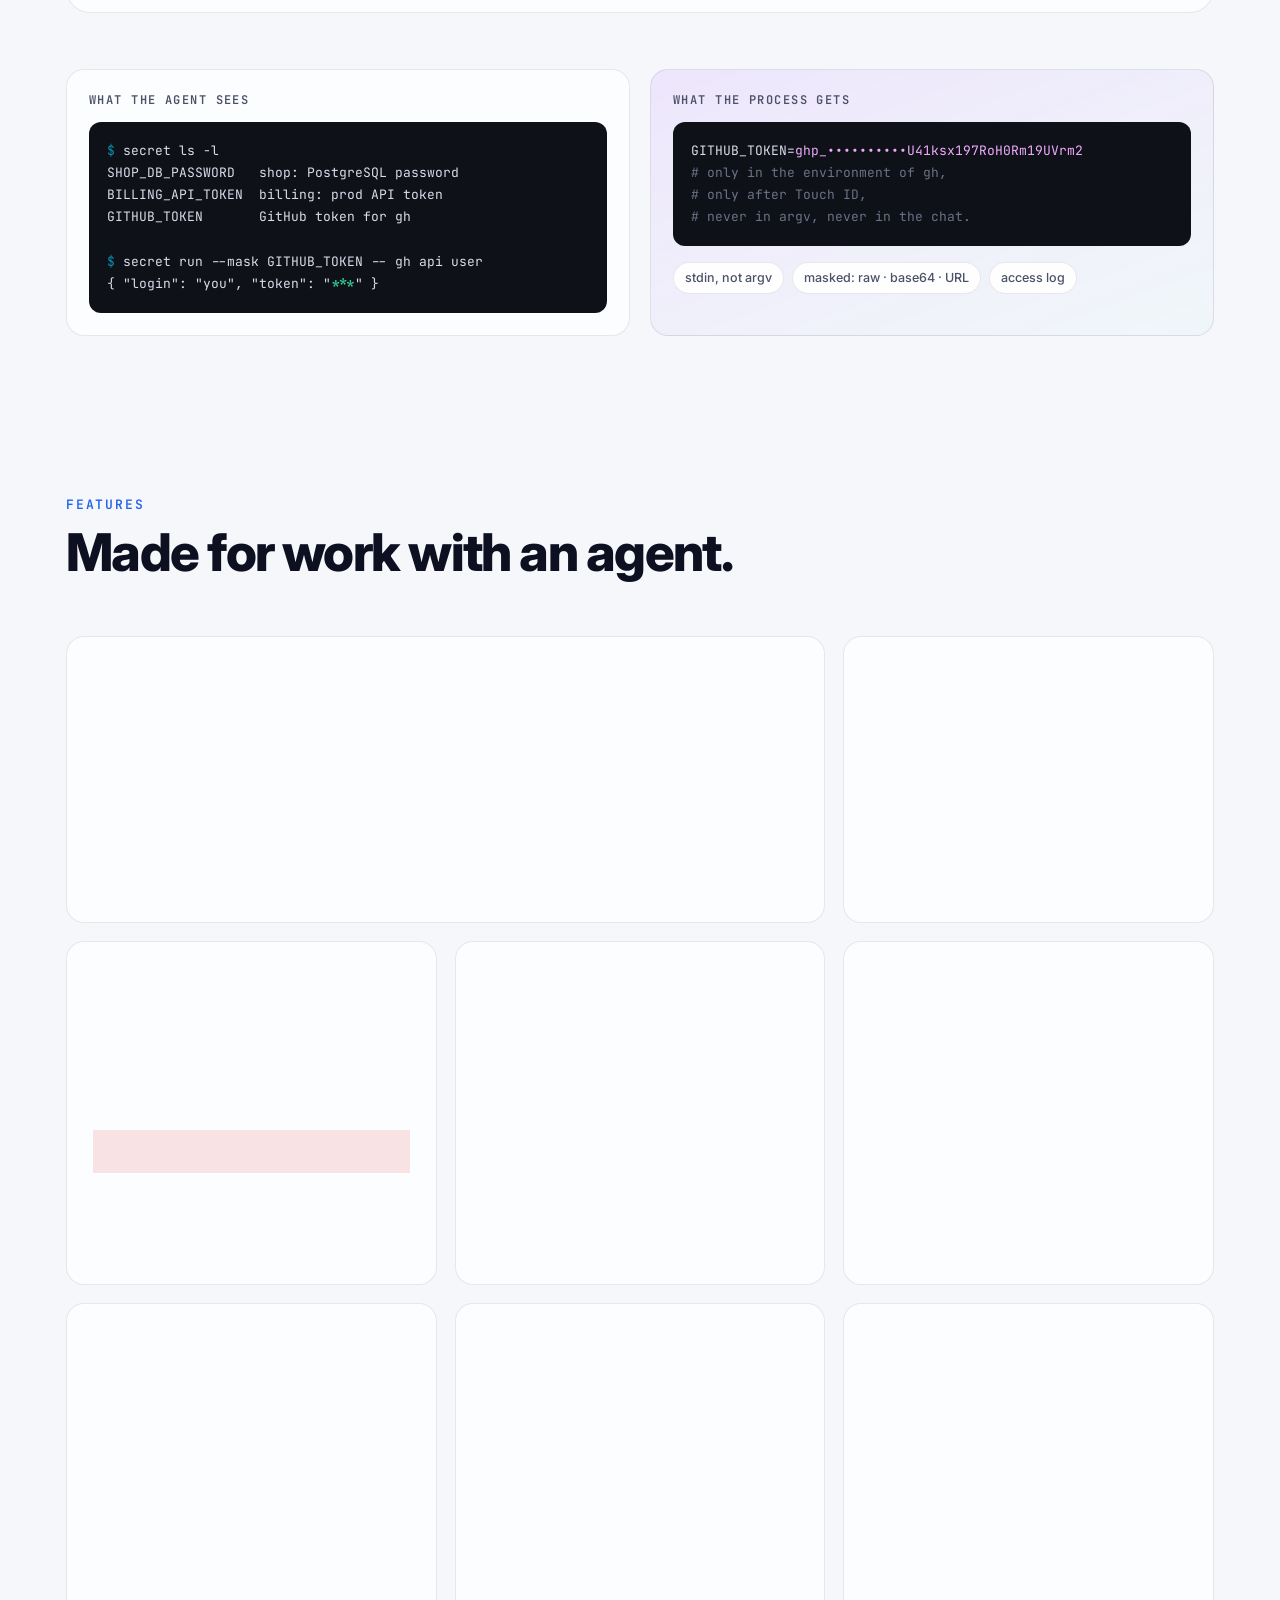
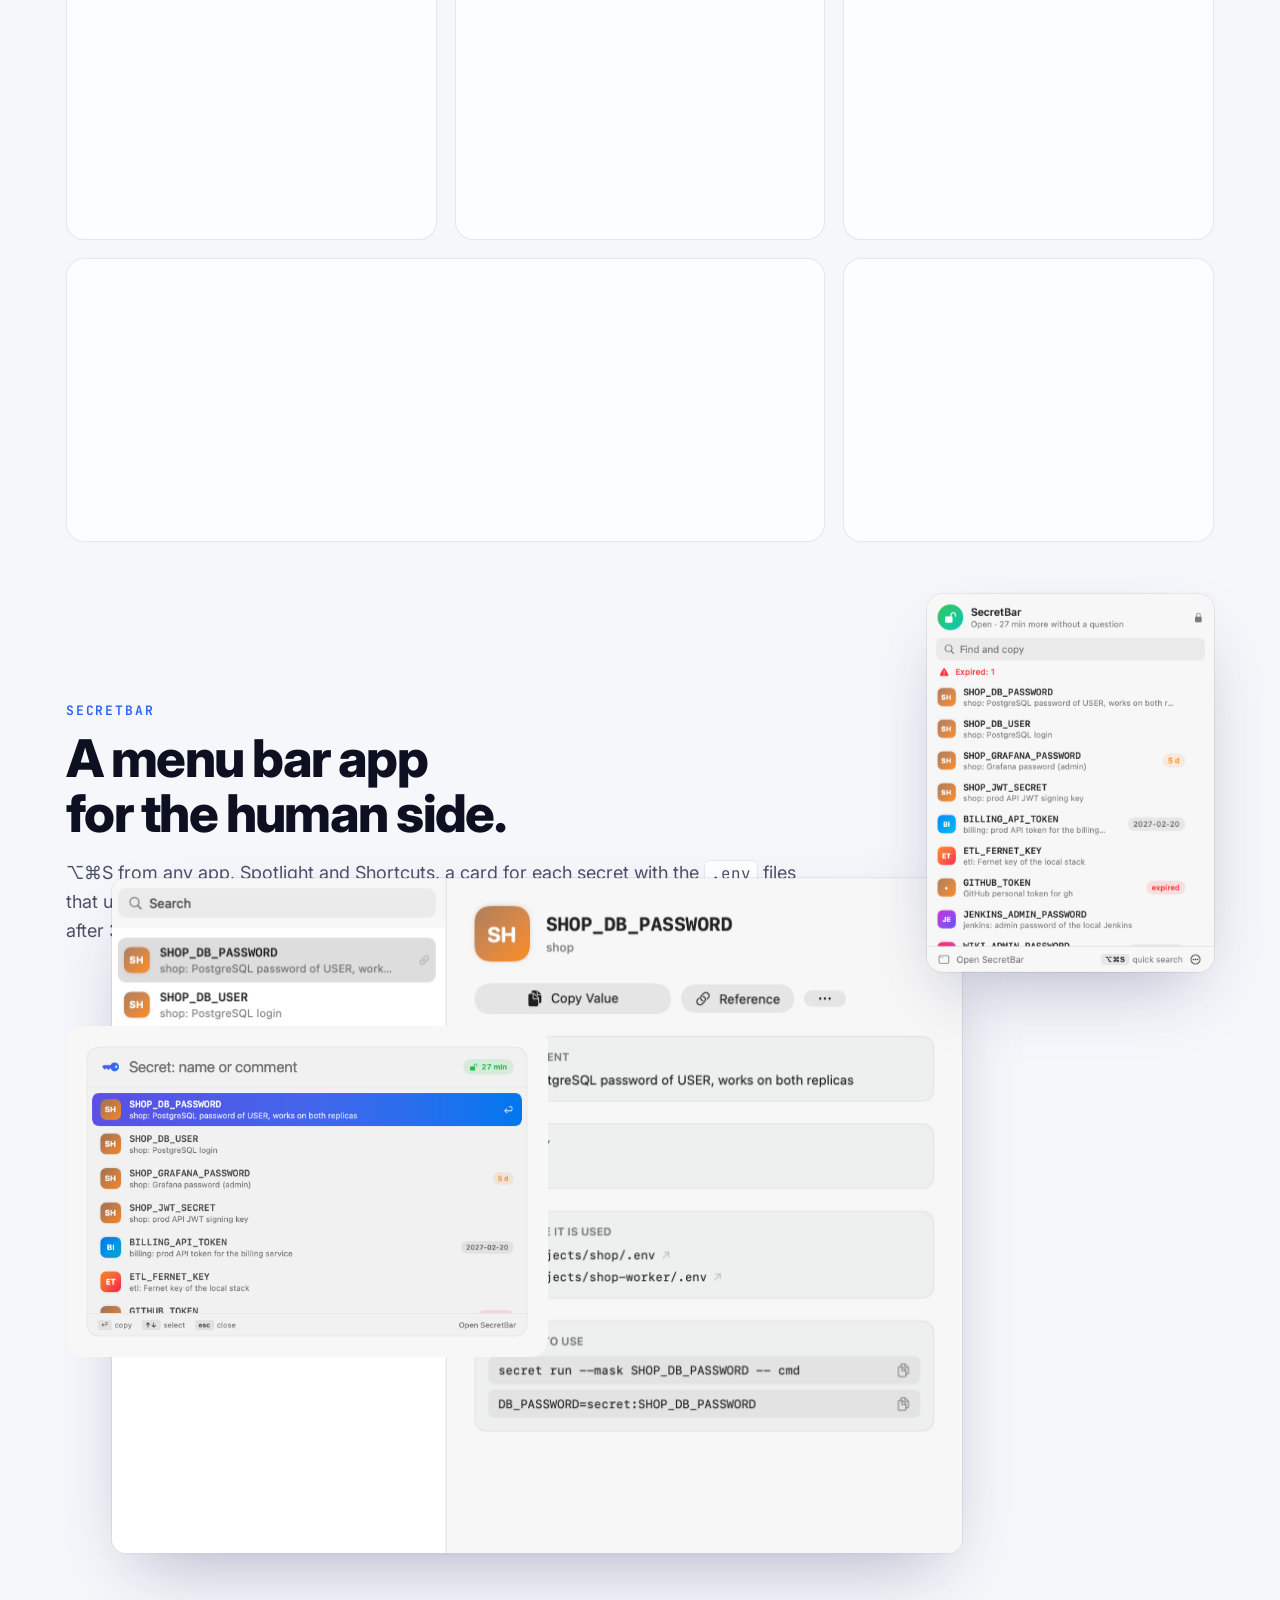
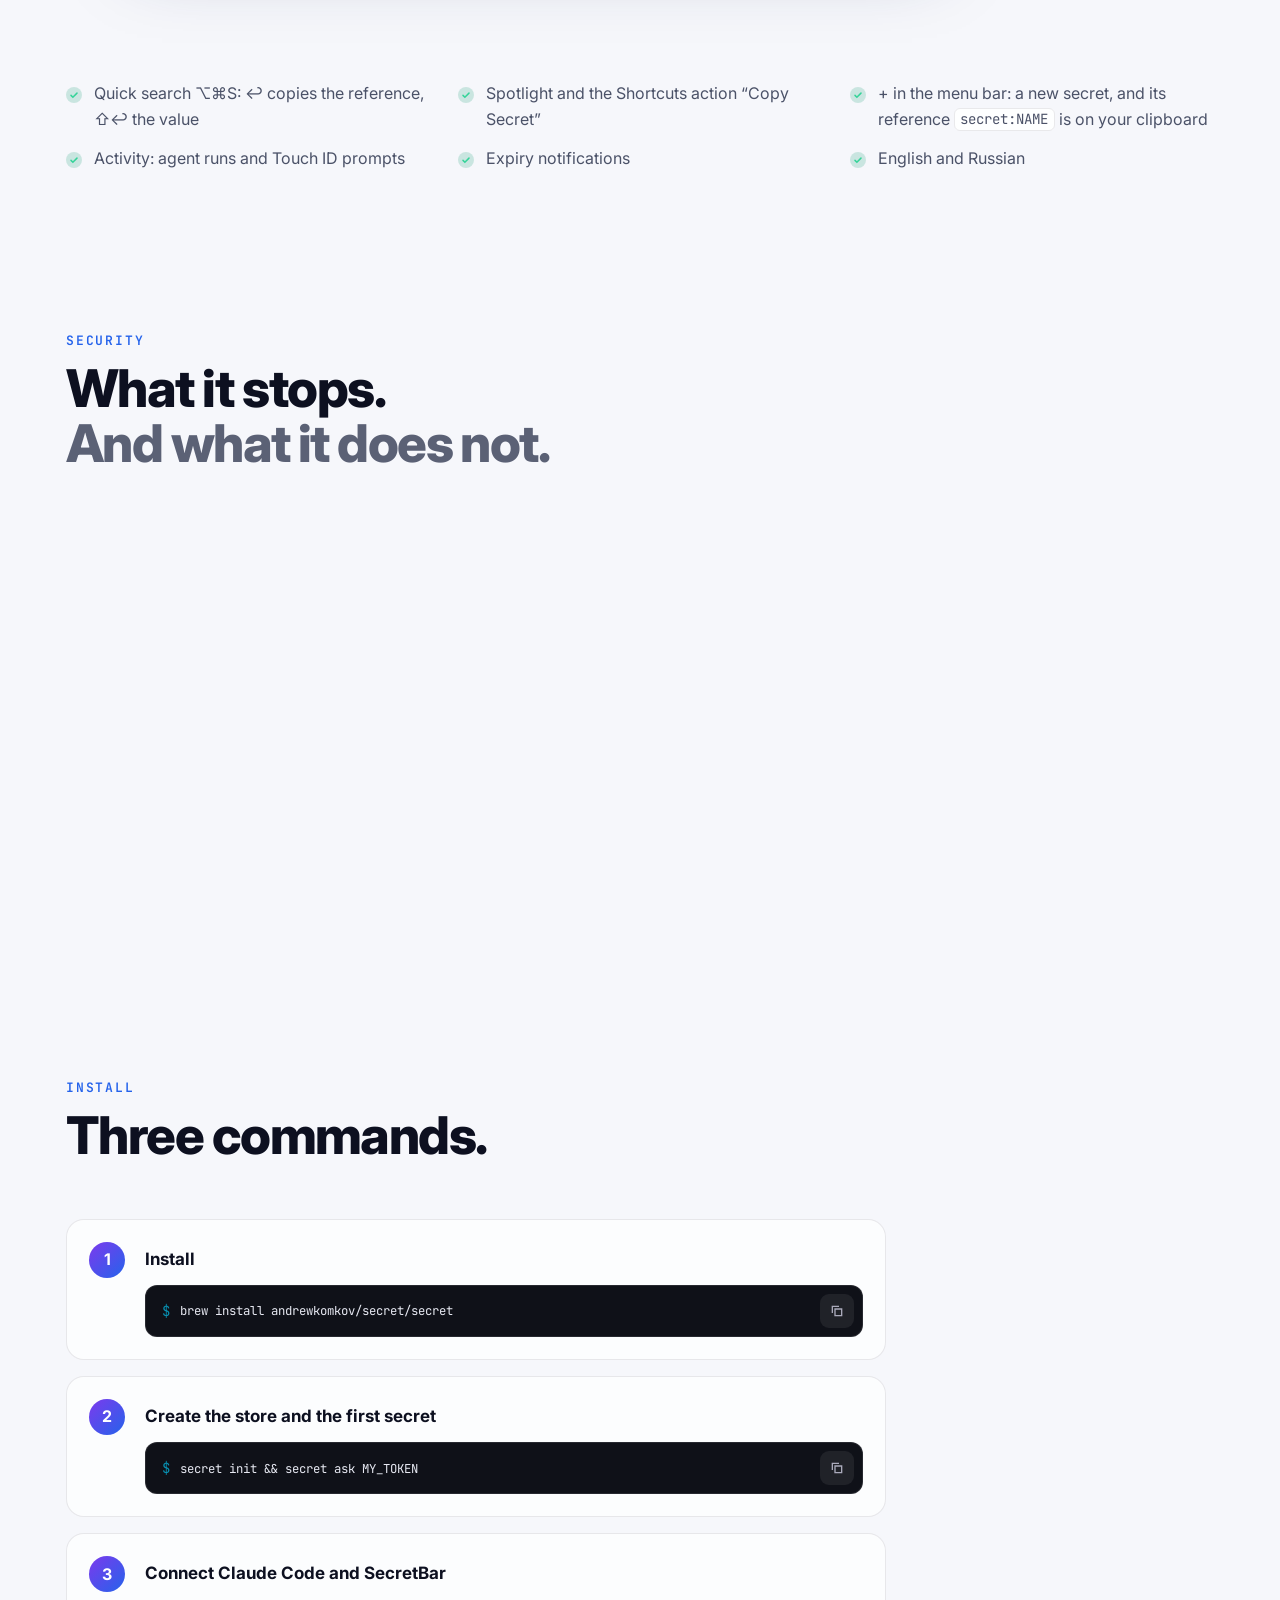
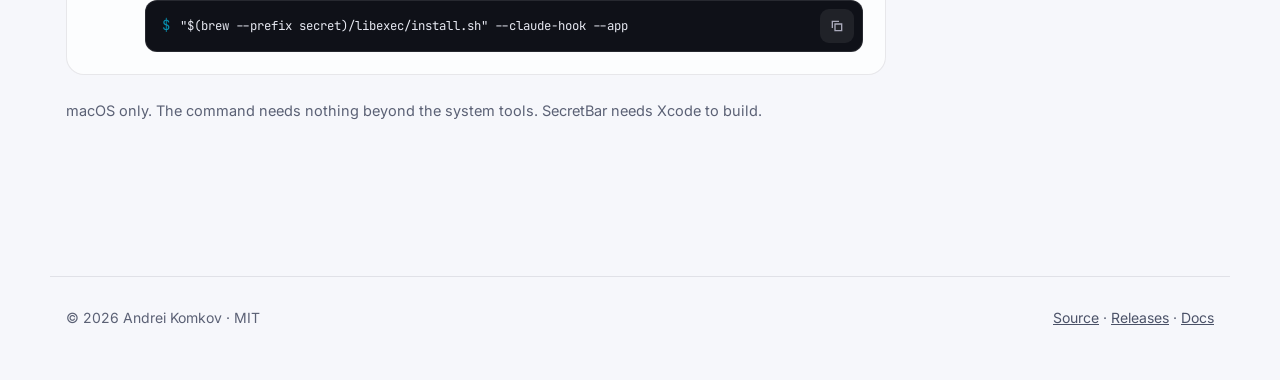
==== commit 6d5b6f3f: "feat(lease): hold leased secrets across screen lock Add `secret lease [--for DURATION] NAME... | -e " ====
--- a/site/index.html
+++ b/site/index.html
@@ -191,6 +191,11 @@
       <div class="blocked"><code>cat .env</code><span>Blocked by secret-cli</span></div>
     </article>
     <article class="card reveal tilt">
+      <div class="card-ico">&#9202;</div>
+      <h3>Lease for an agent</h3>
+      <p><code>secret lease --for 8h NAME…</code> holds the named secrets for up to 24 hours after one Touch ID that names them. They stay readable while the screen is locked or the Mac sleeps; any other name fails at once with <code>not leased</code>. <code>secret lease status</code> lists the names and the end; <code>secret lease --revoke</code> or <code>secret lock</code> ends it.</p>
+    </article>
+    <article class="card reveal tilt">
       <div class="card-ico">⇪</div>
       <h3>GitHub Actions</h3>
       <p><code>secret gh NAME -R owner/repo</code> pushes a value to <code>gh secret set</code> through stdin, after you confirm it.</p>
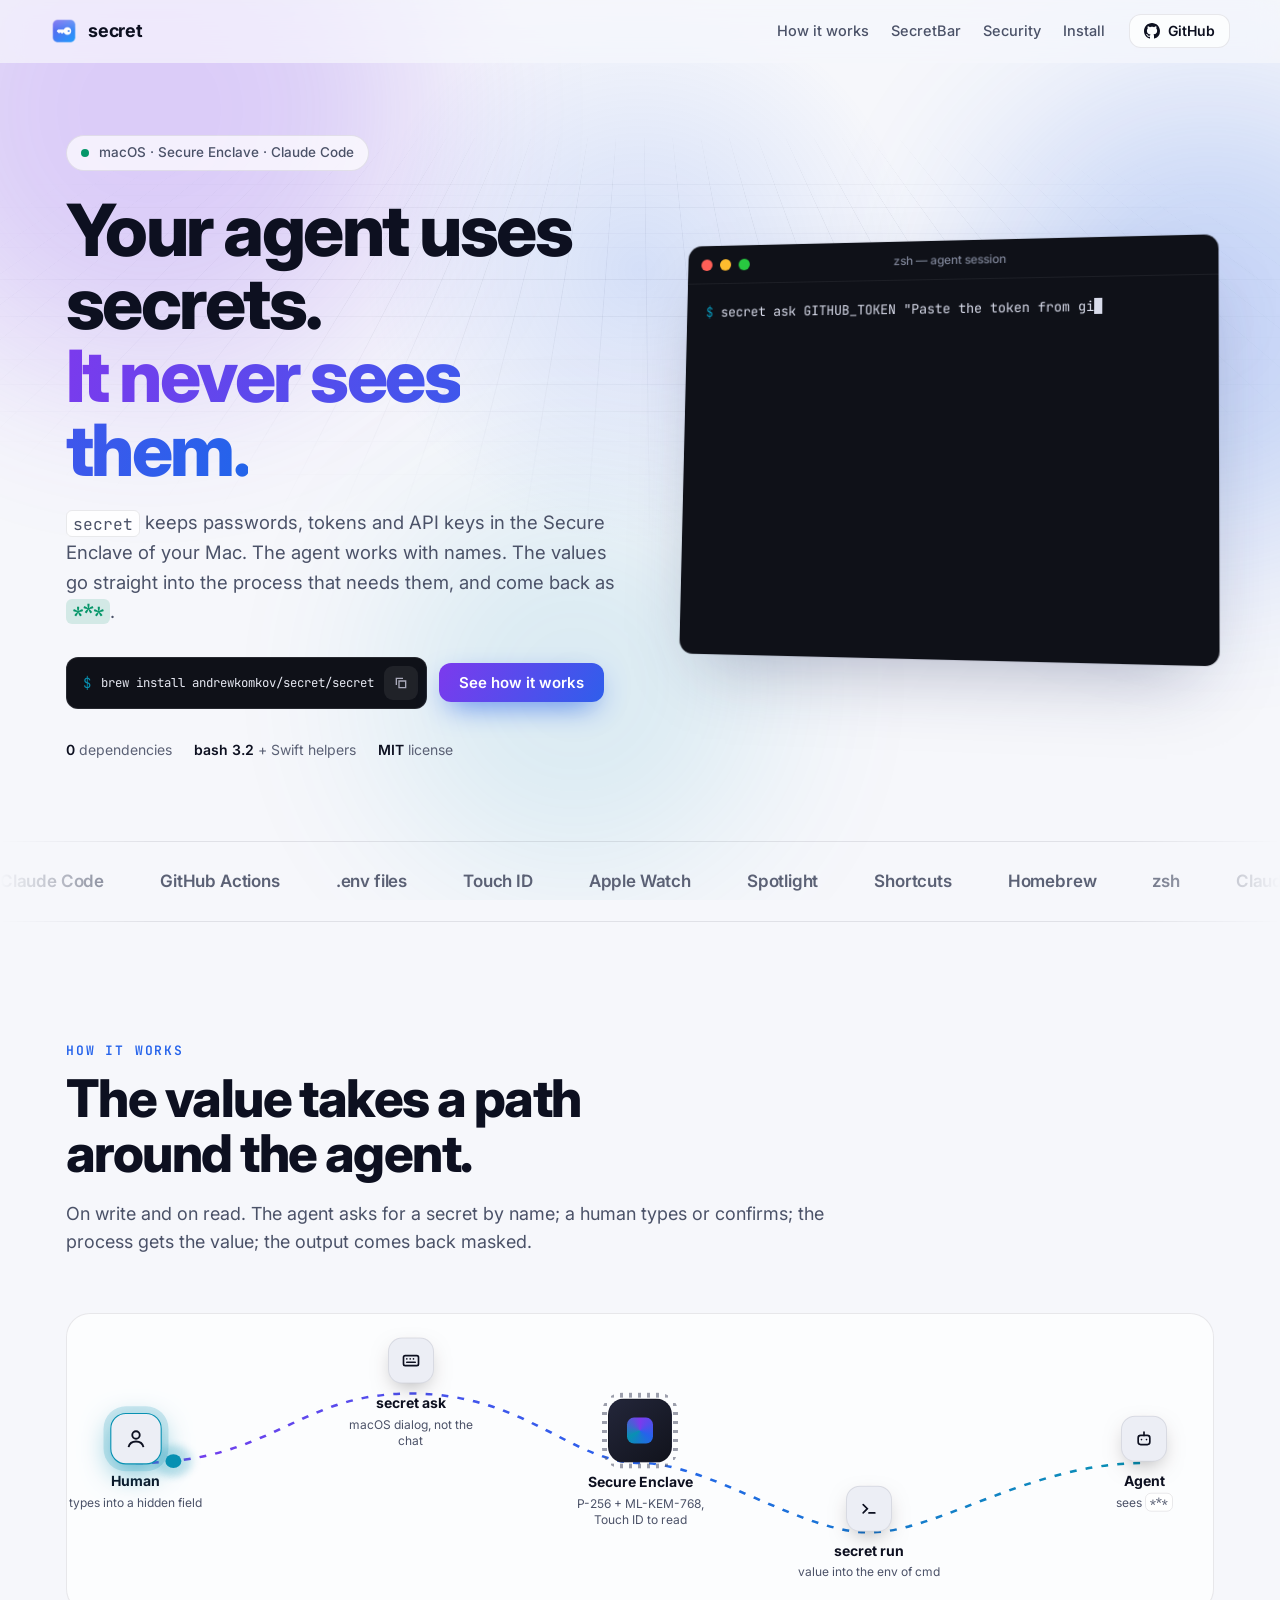
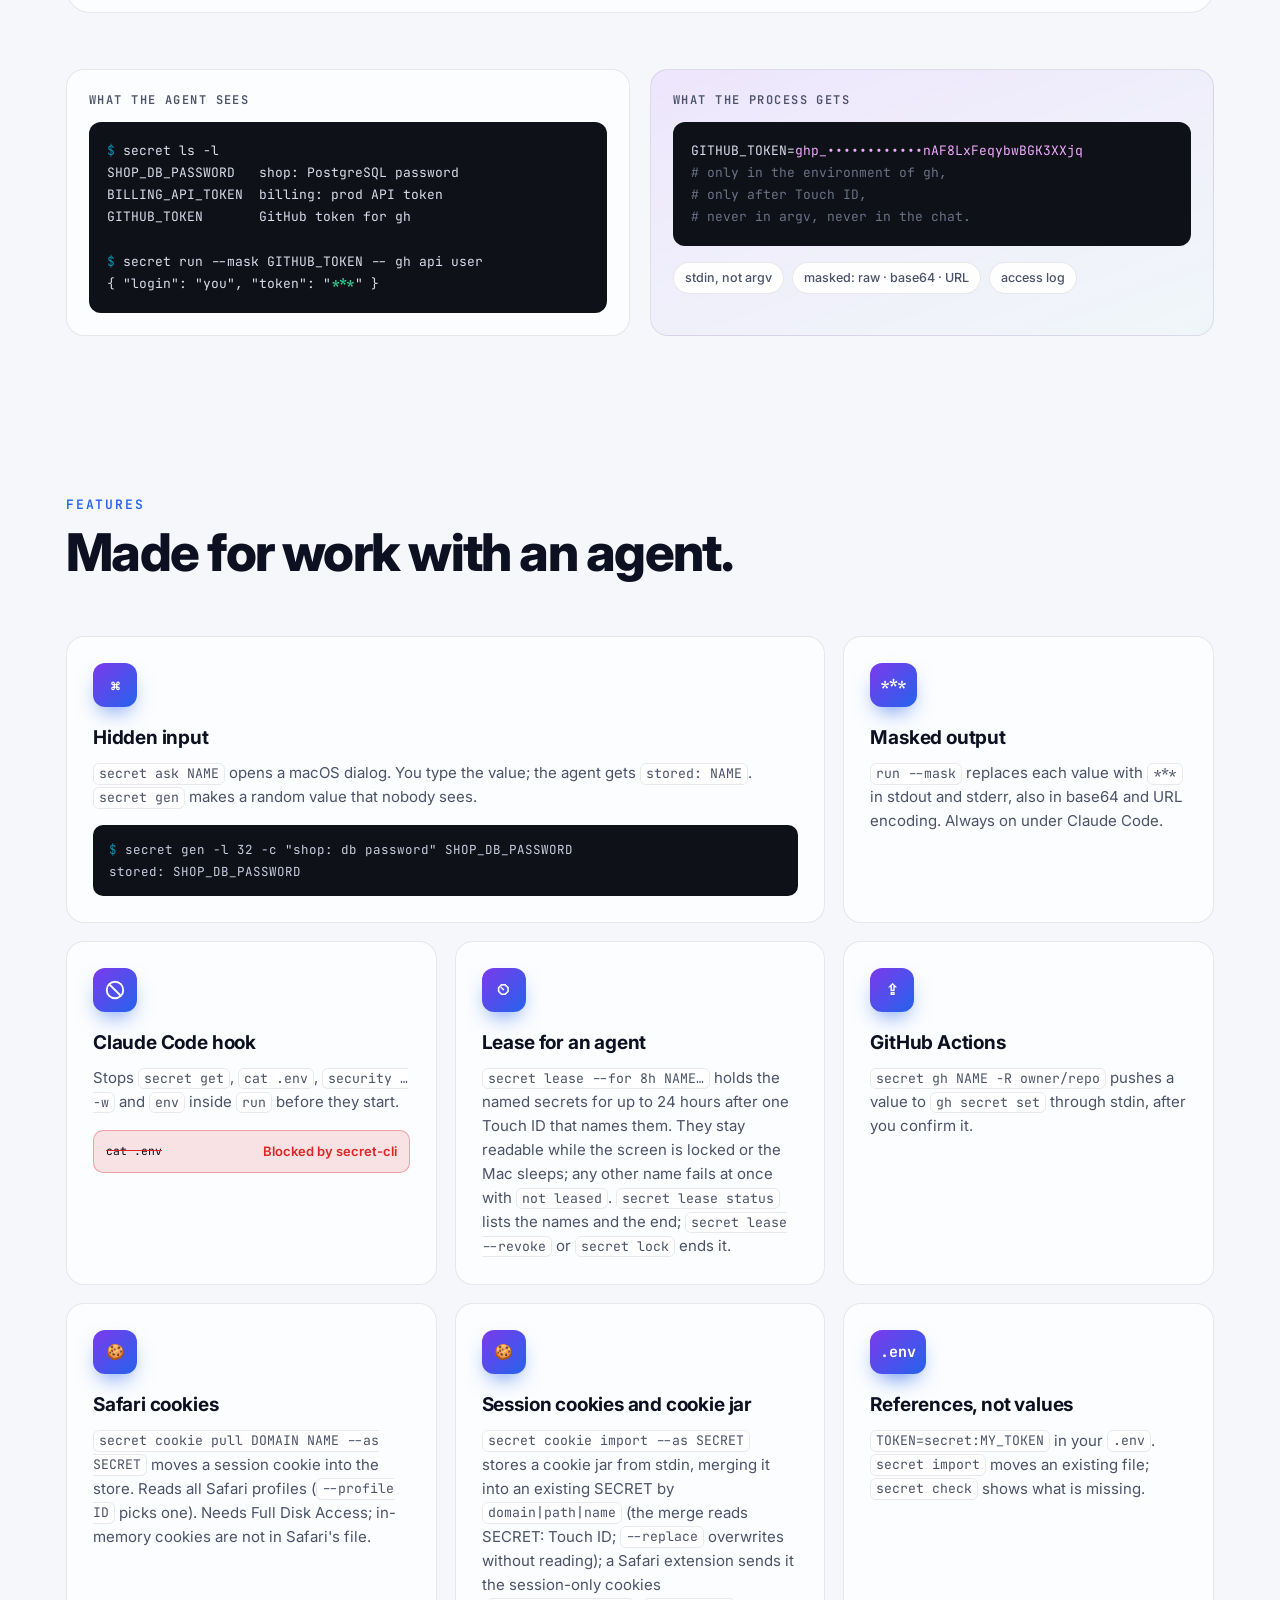
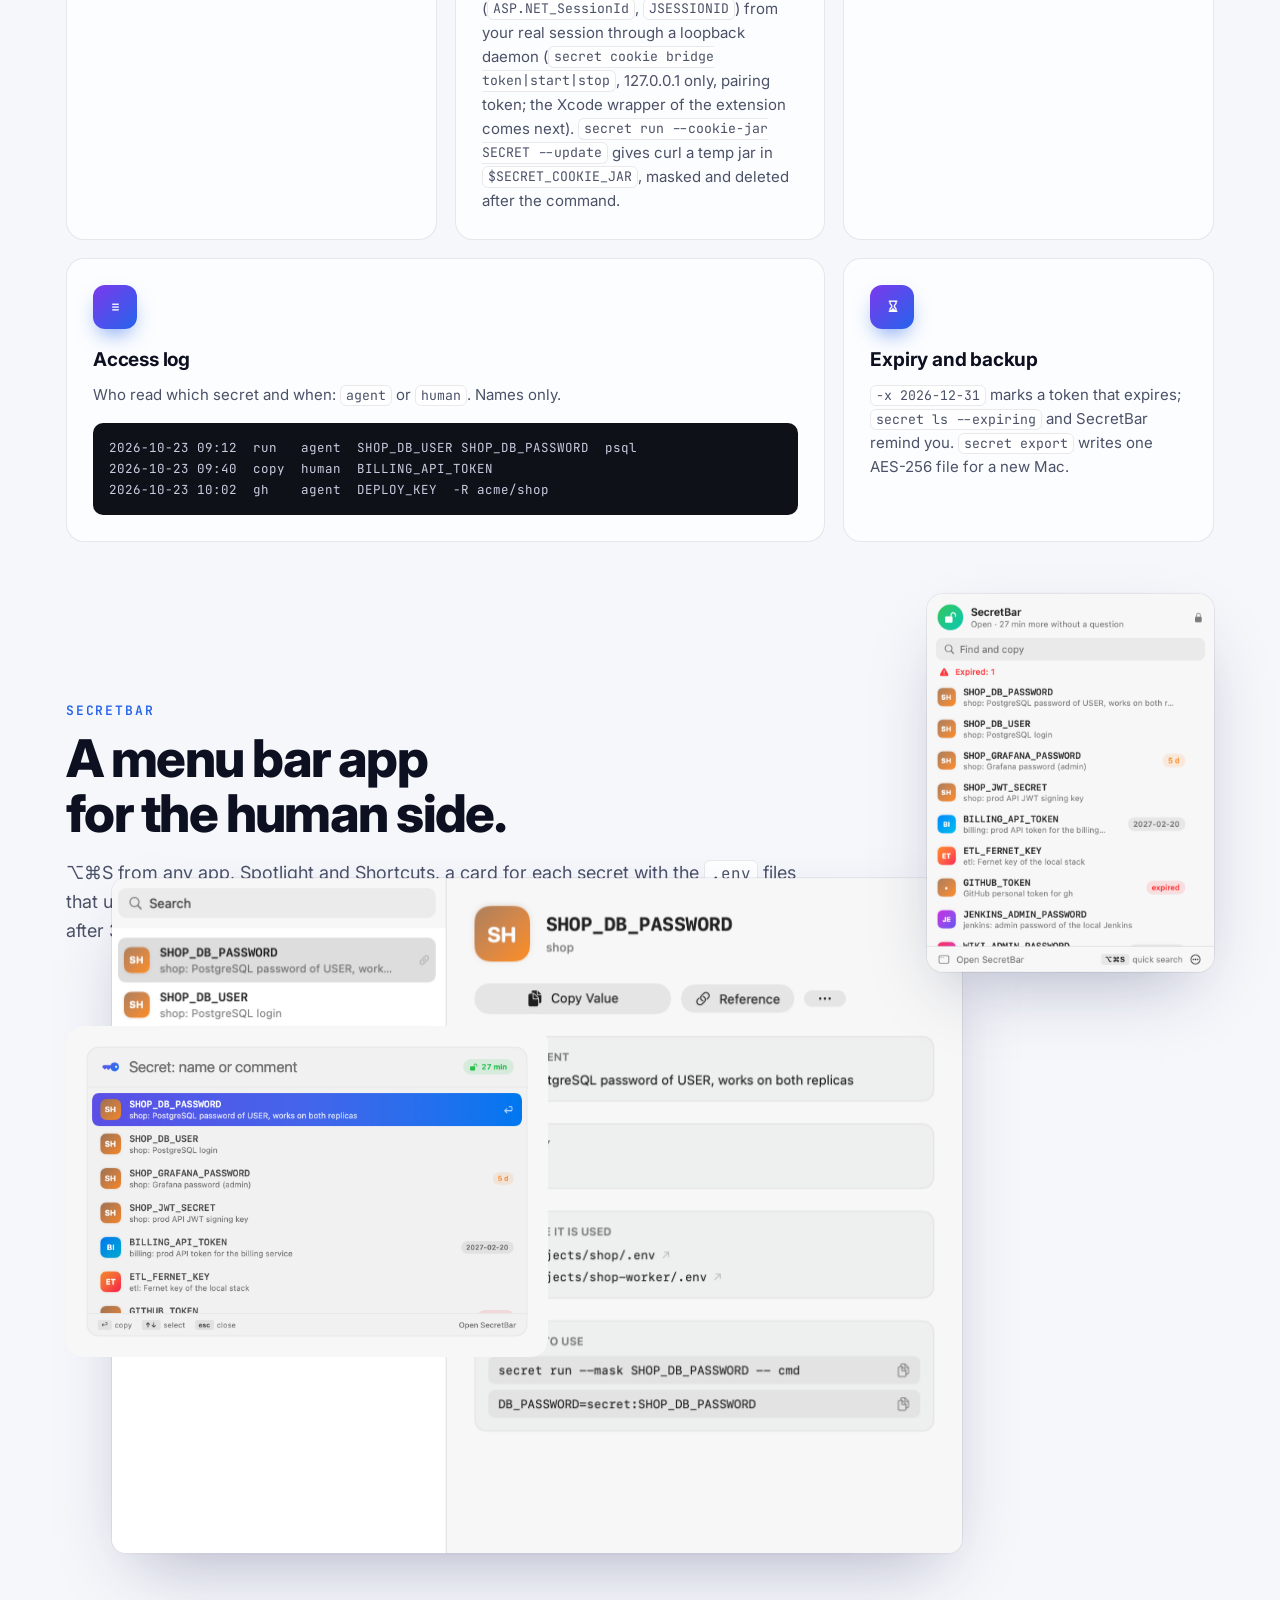
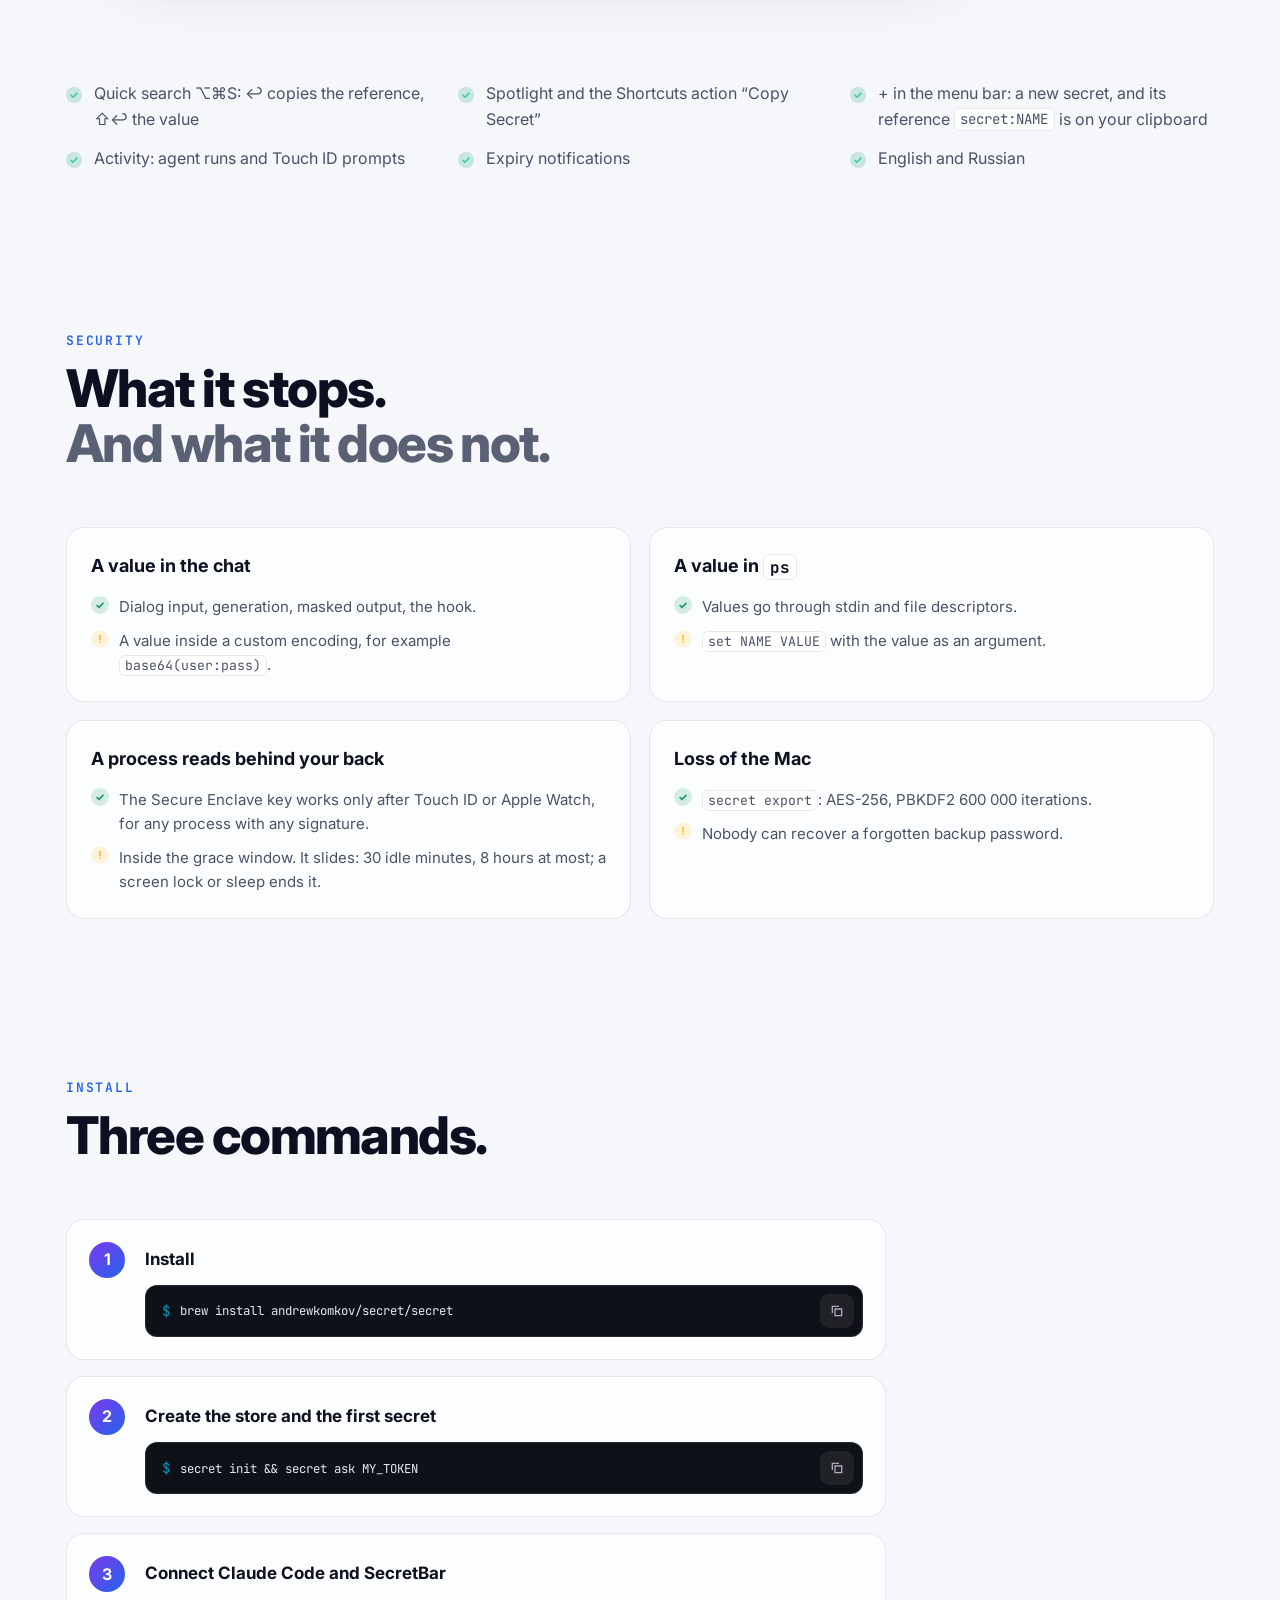
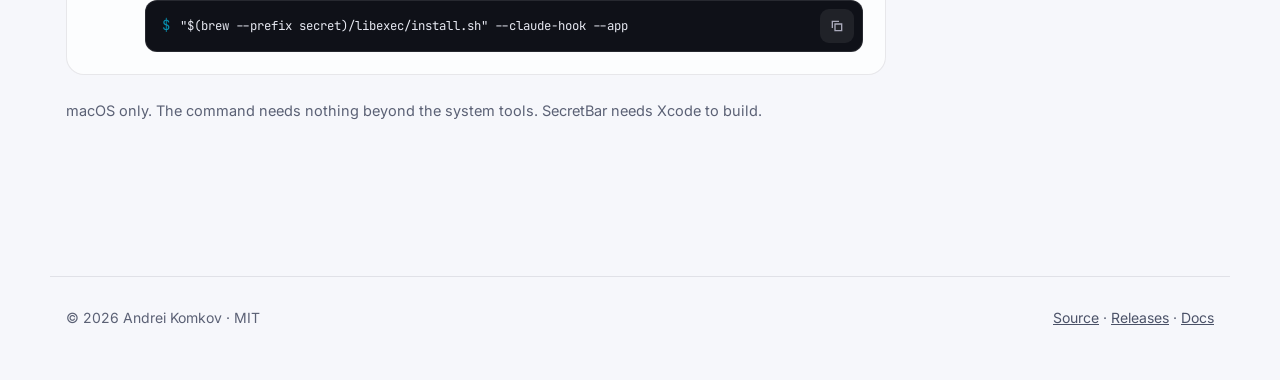
==== commit 2314e201: "feat(store): seal values with ML-KEM-768 and P-256 from the Secure Enclave On macOS 26 and later a n" ====
--- a/site/index.html
+++ b/site/index.html
@@ -137,7 +137,7 @@
     <ol class="flow-nodes">
       <li style="--x:6%;--y:50%"><span class="node-ico"><svg viewBox="0 0 24 24" width="20" height="20" aria-hidden="true"><circle cx="12" cy="8" r="4" fill="none" stroke="currentColor" stroke-width="2"/><path d="M4 21c1-4 4-6 8-6s7 2 8 6" fill="none" stroke="currentColor" stroke-width="2"/></svg></span><b>Human</b><small>types into a hidden field</small></li>
       <li style="--x:30%;--y:23%"><span class="node-ico"><svg viewBox="0 0 24 24" width="20" height="20" aria-hidden="true"><rect x="3" y="6" width="18" height="12" rx="2" fill="none" stroke="currentColor" stroke-width="2"/><path d="M7 14h10M7 10h.01M11 10h.01M15 10h.01" stroke="currentColor" stroke-width="2" stroke-linecap="round"/></svg></span><b>secret ask</b><small>macOS dialog, not the chat</small></li>
-      <li style="--x:50%;--y:50%" class="chip-node"><span class="chip" aria-hidden="true"><i></i></span><b>Secure Enclave</b><small>ECIES, Touch ID to read</small></li>
+      <li style="--x:50%;--y:50%" class="chip-node"><span class="chip" aria-hidden="true"><i></i></span><b>Secure Enclave</b><small>P-256 + ML-KEM-768, Touch ID to read</small></li>
       <li style="--x:70%;--y:77%"><span class="node-ico"><svg viewBox="0 0 24 24" width="20" height="20" aria-hidden="true"><path d="M5 7l5 5-5 5M12 17h7" fill="none" stroke="currentColor" stroke-width="2" stroke-linecap="round"/></svg></span><b>secret run</b><small>value into the env of cmd</small></li>
       <li style="--x:94%;--y:50%"><span class="node-ico"><svg viewBox="0 0 24 24" width="20" height="20" aria-hidden="true"><rect x="5" y="8" width="14" height="11" rx="3" fill="none" stroke="currentColor" stroke-width="2"/><path d="M12 4v4M9 13h.01M15 13h.01" stroke="currentColor" stroke-width="2" stroke-linecap="round"/></svg></span><b>Agent</b><small>sees <code>***</code></small></li>
     </ol>
